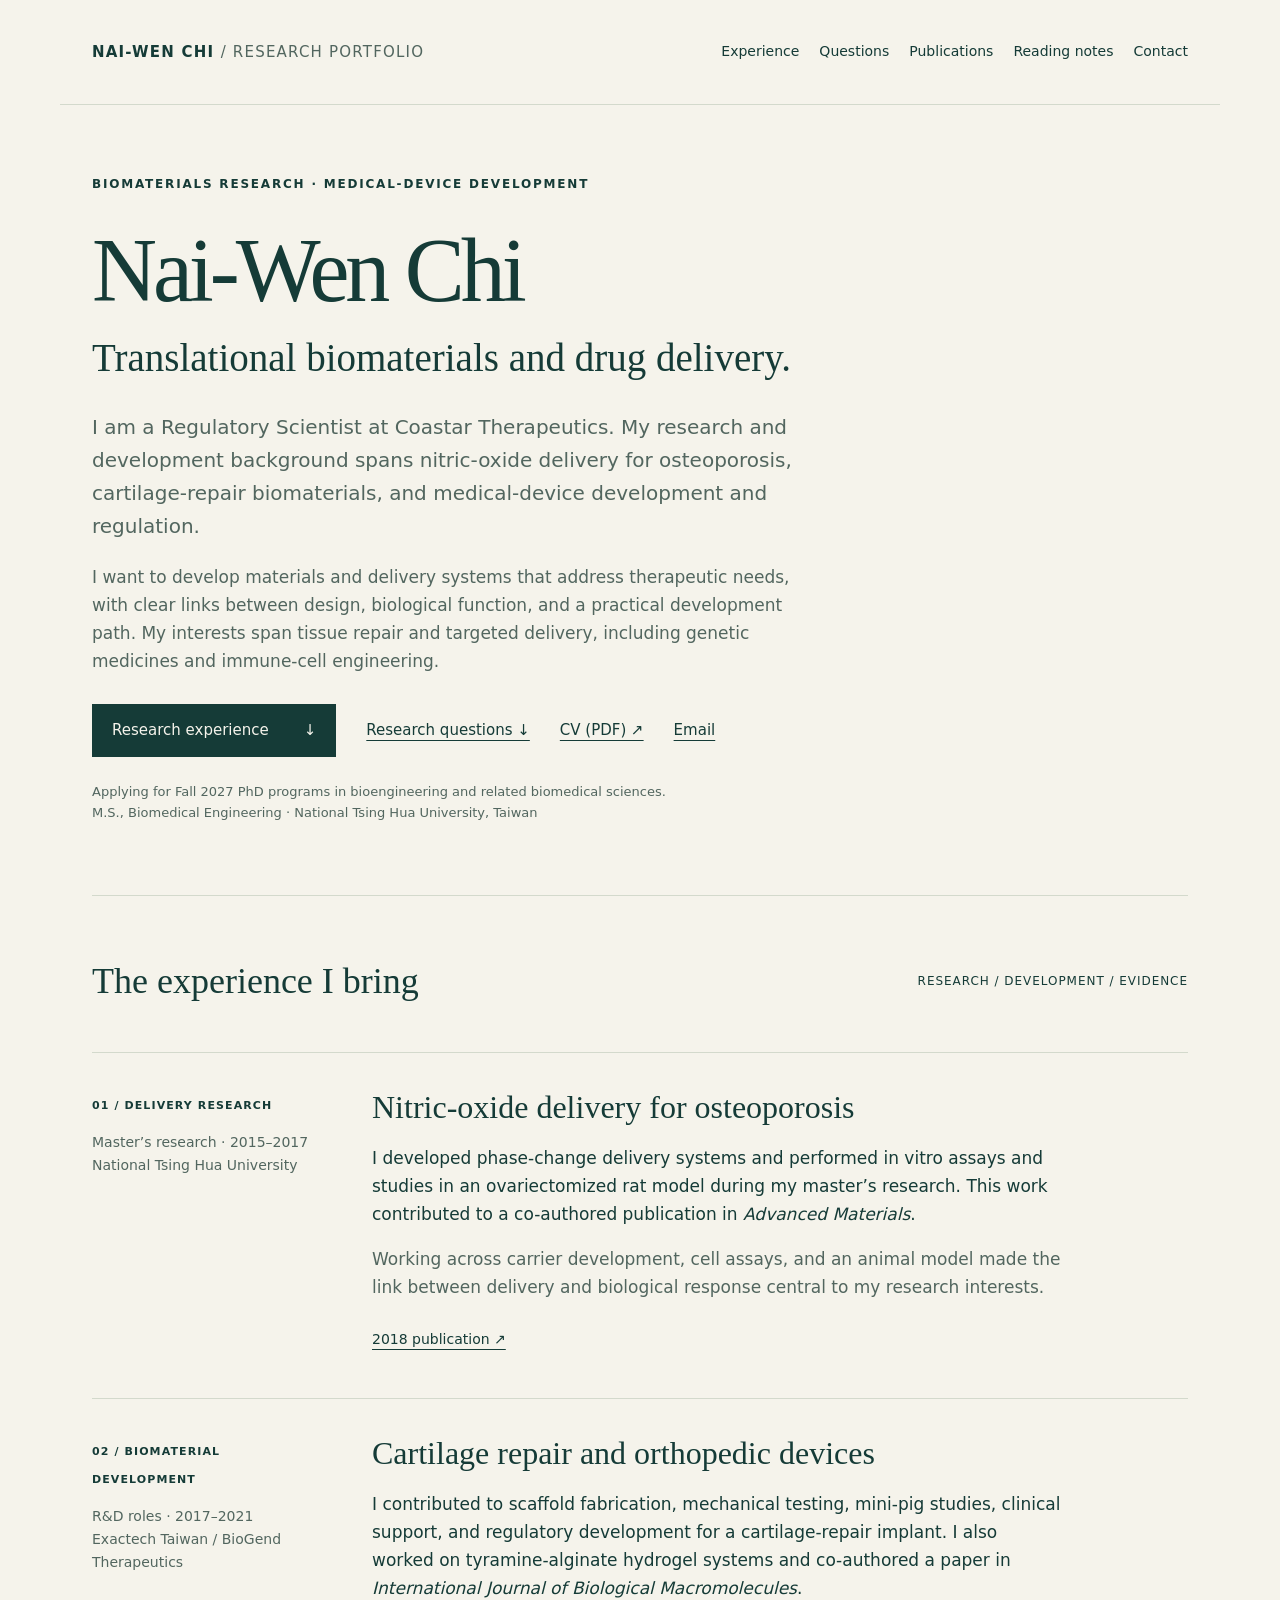
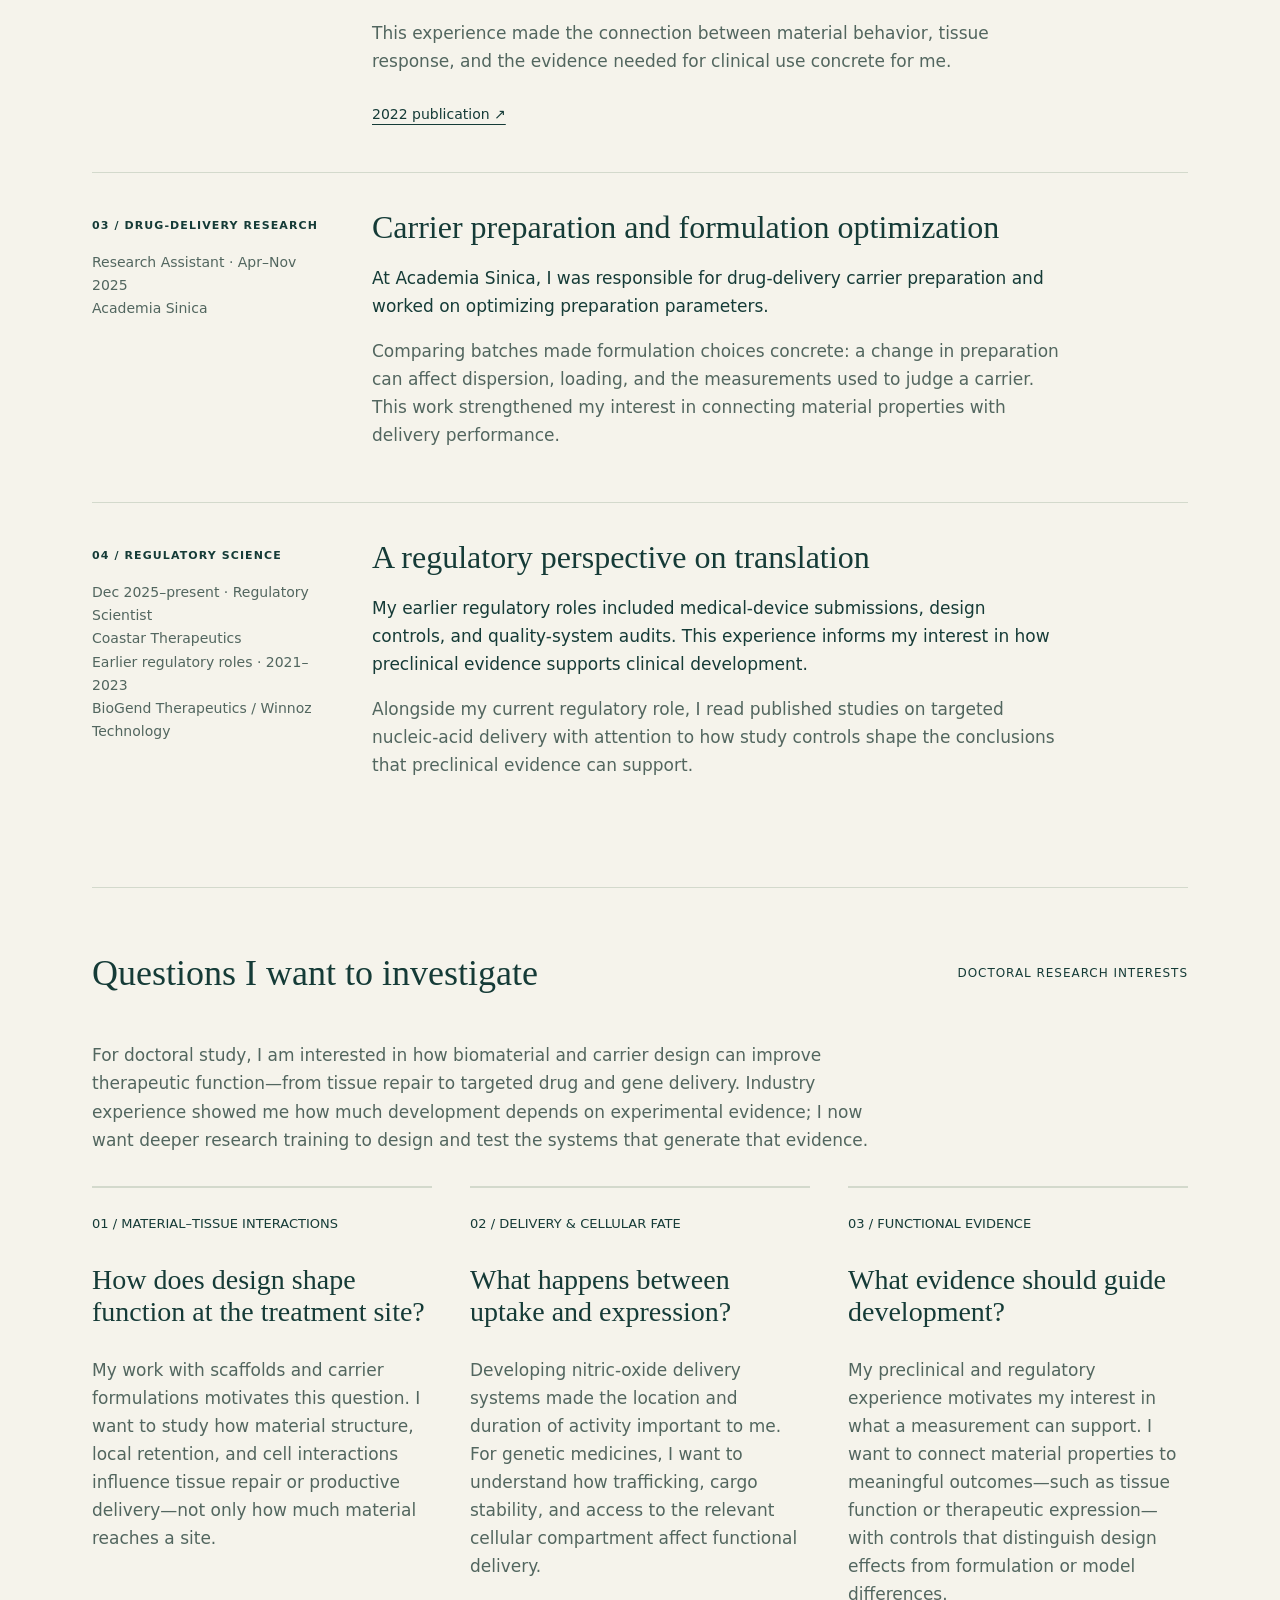
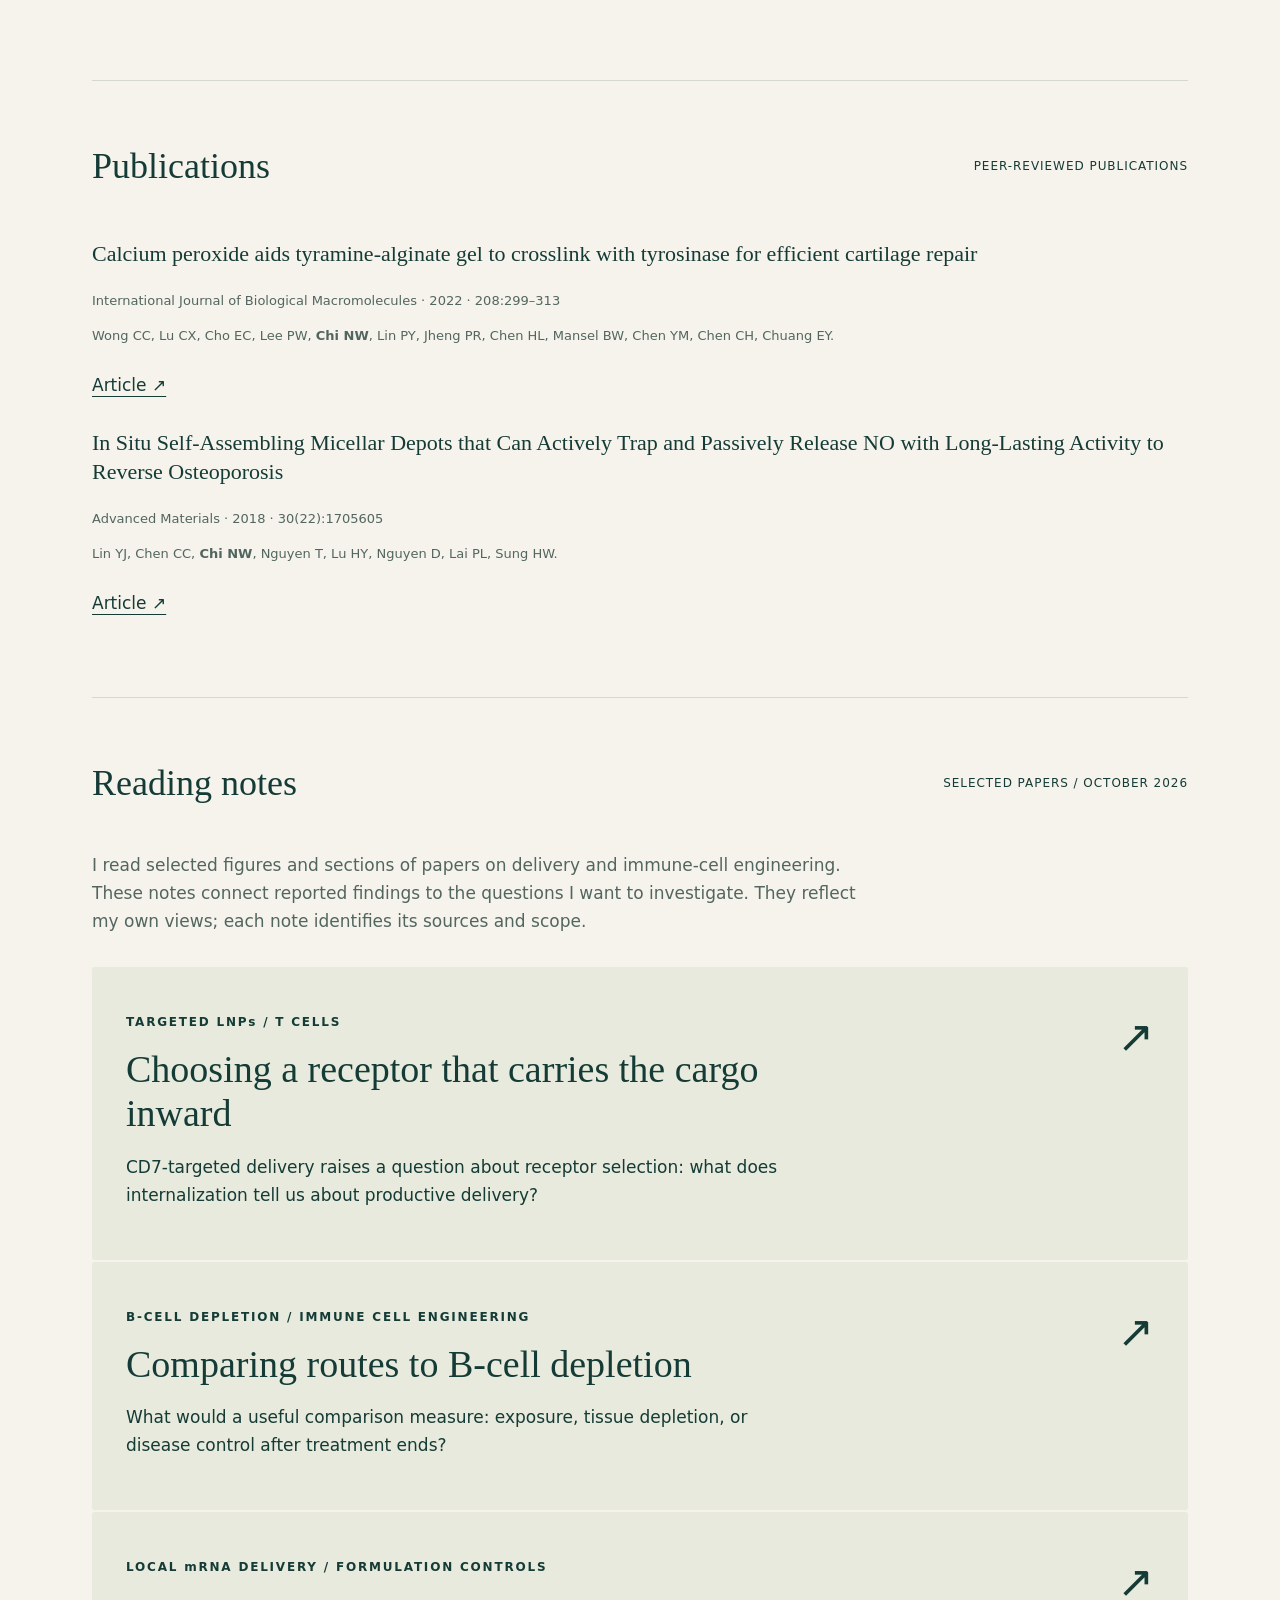
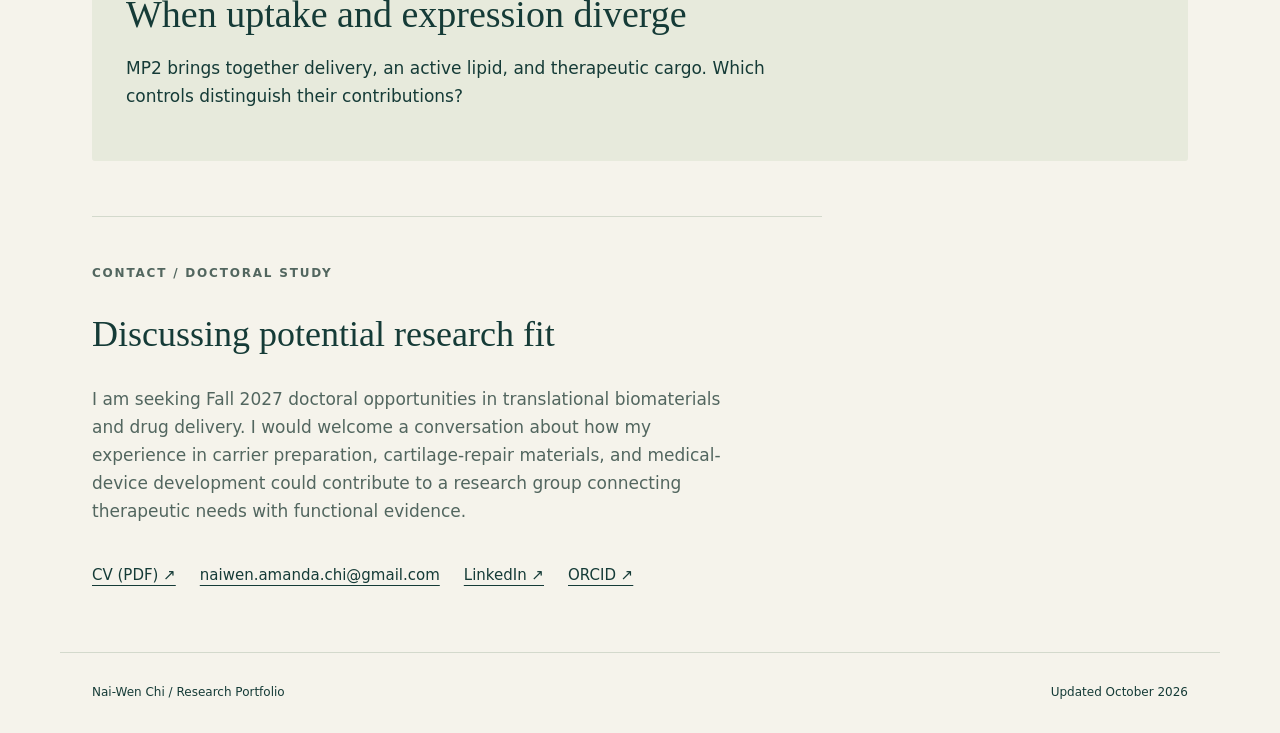
==== index.html @ ee891b4d "Add public research CV with new-tab links" ====
<!doctype html>
<html lang="en">
<head><meta charset="utf-8"><meta name="viewport" content="width=device-width,initial-scale=1"><title>Nai-Wen Chi | Translational Biomaterials &amp; Drug Delivery</title><meta name="description" content="Nai-Wen Chi: Fall 2027 PhD applicant interested in translational biomaterials and drug delivery, connecting therapeutic needs, functional evidence, and practical development paths."><link rel="stylesheet" href="style.css"></head>
<body>
<a class="skip-link" href="#main">Skip to content</a>
<header><a class="brand" href="#main">NAI-WEN CHI <span>/ RESEARCH PORTFOLIO</span></a><nav aria-label="Main navigation"><a href="#experience">Experience</a><a href="#interests">Questions</a><a href="#publications">Publications</a><a href="#notes">Reading notes</a><a href="#about">Contact</a></nav></header>
<main id="main">
<section class="hero"><p class="eyebrow">BIOMATERIALS RESEARCH · MEDICAL-DEVICE DEVELOPMENT</p><h1>Nai-Wen Chi</h1><p class="hero-subtitle">Translational biomaterials and drug delivery.</p><p class="intro">I am a Regulatory Scientist at Coastar Therapeutics. My research and development background spans nitric-oxide delivery for osteoporosis, cartilage-repair biomaterials, and medical-device development and regulation.</p><p class="hero-direction">I want to develop materials and delivery systems that address therapeutic needs, with clear links between design, biological function, and a practical development path. My interests span tissue repair and targeted delivery, including genetic medicines and immune-cell engineering.</p><div class="hero-actions"><a class="button" href="#experience">Research experience <span aria-hidden="true">↓</span></a><a class="text-link" href="#interests">Research questions ↓</a><a class="text-link" href="NaiWen_Chi_CV.pdf" target="_blank" rel="noopener noreferrer">CV (PDF) ↗</a><a class="text-link" href="mailto:naiwen.amanda.chi@gmail.com">Email</a></div><p class="small">Applying for Fall 2027 PhD programs in bioengineering and related biomedical sciences.<br>M.S., Biomedical Engineering · National Tsing Hua University, Taiwan</p></section>
<section id="experience"><div class="section-top"><h2>The experience I bring</h2><span>RESEARCH / DEVELOPMENT / EVIDENCE</span></div><div class="experience-list">
<article class="experience"><div class="experience-label"><span>01 / DELIVERY RESEARCH</span><p>Master’s research · 2015–2017<br>National Tsing Hua University</p></div><div><h3>Nitric-oxide delivery for osteoporosis</h3><p>I developed phase-change delivery systems and performed in vitro assays and studies in an ovariectomized rat model during my master’s research. This work contributed to a co-authored publication in <em>Advanced Materials</em>.</p><p class="experience-insight">Working across carrier development, cell assays, and an animal model made the link between delivery and biological response central to my research interests.</p><a href="https://doi.org/10.1002/adma.201705605" target="_blank" rel="noopener noreferrer">2018 publication ↗</a></div></article>
<article class="experience"><div class="experience-label"><span>02 / BIOMATERIAL DEVELOPMENT</span><p>R&amp;D roles · 2017–2021<br>Exactech Taiwan / BioGend Therapeutics</p></div><div><h3>Cartilage repair and orthopedic devices</h3><p>I contributed to scaffold fabrication, mechanical testing, mini-pig studies, clinical support, and regulatory development for a cartilage-repair implant. I also worked on tyramine-alginate hydrogel systems and co-authored a paper in <em>International Journal of Biological Macromolecules</em>.</p><p class="experience-insight">This experience made the connection between material behavior, tissue response, and the evidence needed for clinical use concrete for me.</p><a href="https://doi.org/10.1016/j.ijbiomac.2022.03.044" target="_blank" rel="noopener noreferrer">2022 publication ↗</a></div></article>
<article class="experience"><div class="experience-label"><span>03 / DRUG-DELIVERY RESEARCH</span><p>Research Assistant · Apr–Nov 2025<br>Academia Sinica</p></div><div><h3>Carrier preparation and formulation optimization</h3><p>At Academia Sinica, I was responsible for drug-delivery carrier preparation and worked on optimizing preparation parameters.</p><p class="experience-insight">Comparing batches made formulation choices concrete: a change in preparation can affect dispersion, loading, and the measurements used to judge a carrier. This work strengthened my interest in connecting material properties with delivery performance.</p></div></article>
<article class="experience"><div class="experience-label"><span>04 / REGULATORY SCIENCE</span><p>Dec 2025–present · Regulatory Scientist<br>Coastar Therapeutics<br>Earlier regulatory roles · 2021–2023<br>BioGend Therapeutics / Winnoz Technology</p></div><div><h3>A regulatory perspective on translation</h3><p>My earlier regulatory roles included medical-device submissions, design controls, and quality-system audits. This experience informs my interest in how preclinical evidence supports clinical development.</p><p class="experience-insight">Alongside my current regulatory role, I read published studies on targeted nucleic-acid delivery with attention to how study controls shape the conclusions that preclinical evidence can support.</p></div></article>
</div></section>
<section id="interests"><div class="section-top"><h2>Questions I want to investigate</h2><span>DOCTORAL RESEARCH INTERESTS</span></div><p class="section-intro">For doctoral study, I am interested in how biomaterial and carrier design can improve therapeutic function—from tissue repair to targeted drug and gene delivery. Industry experience showed me how much development depends on experimental evidence; I now want deeper research training to design and test the systems that generate that evidence.</p><div class="topics"><div><span>01 / MATERIAL–TISSUE INTERACTIONS</span><h3>How does design shape function at the treatment site?</h3><p>My work with scaffolds and carrier formulations motivates this question. I want to study how material structure, local retention, and cell interactions influence tissue repair or productive delivery—not only how much material reaches a site.</p></div><div><span>02 / DELIVERY &amp; CELLULAR FATE</span><h3>What happens between uptake and expression?</h3><p>Developing nitric-oxide delivery systems made the location and duration of activity important to me. For genetic medicines, I want to understand how trafficking, cargo stability, and access to the relevant cellular compartment affect functional delivery.</p></div><div><span>03 / FUNCTIONAL EVIDENCE</span><h3>What evidence should guide development?</h3><p>My preclinical and regulatory experience motivates my interest in what a measurement can support. I want to connect material properties to meaningful outcomes—such as tissue function or therapeutic expression—with controls that distinguish design effects from formulation or model differences.</p></div></div></section>

<section id="publications"><div class="section-top"><h2>Publications</h2><span>PEER-REVIEWED PUBLICATIONS</span></div><h3>Calcium peroxide aids tyramine-alginate gel to crosslink with tyrosinase for efficient cartilage repair</h3><p class="meta">International Journal of Biological Macromolecules · 2022 · 208:299–313</p><p class="meta">Wong CC, Lu CX, Cho EC, Lee PW, <strong>Chi NW</strong>, Lin PY, Jheng PR, Chen HL, Mansel BW, Chen YM, Chen CH, Chuang EY.</p><p><a href="https://doi.org/10.1016/j.ijbiomac.2022.03.044" target="_blank" rel="noopener noreferrer">Article ↗</a></p><h3>In Situ Self-Assembling Micellar Depots that Can Actively Trap and Passively Release NO with Long-Lasting Activity to Reverse Osteoporosis</h3><p class="meta">Advanced Materials · 2018 · 30(22):1705605</p><p class="meta">Lin YJ, Chen CC, <strong>Chi NW</strong>, Nguyen T, Lu HY, Nguyen D, Lai PL, Sung HW.</p><p><a href="https://doi.org/10.1002/adma.201705605" target="_blank" rel="noopener noreferrer">Article ↗</a></p></section>
<section id="notes"><div class="section-top"><h2>Reading notes</h2><span>SELECTED PAPERS / OCTOBER 2026</span></div><p class="section-intro">I read selected figures and sections of papers on delivery and immune-cell engineering. These notes connect reported findings to the questions I want to investigate. They reflect my own views; each note identifies its sources and scope.</p>
<a class="note" href="cd7.html" target="_blank" rel="noopener noreferrer"><div><p class="eyebrow">TARGETED LNPs / T CELLS</p><h3>Choosing a receptor that carries the cargo inward</h3><p>CD7-targeted delivery raises a question about receptor selection: what does internalization tell us about productive delivery?</p></div><span class="arrow" aria-hidden="true">↗</span><span class="visually-hidden">(opens in new tab)</span></a>
<a class="note" href="engagers.html" target="_blank" rel="noopener noreferrer"><div><p class="eyebrow">B-CELL DEPLETION / IMMUNE CELL ENGINEERING</p><h3>Comparing routes to B-cell depletion</h3><p>What would a useful comparison measure: exposure, tissue depletion, or disease control after treatment ends?</p></div><span class="arrow" aria-hidden="true">↗</span><span class="visually-hidden">(opens in new tab)</span></a>
<a class="note" href="mp2.html" target="_blank" rel="noopener noreferrer"><div><p class="eyebrow">LOCAL mRNA DELIVERY / FORMULATION CONTROLS</p><h3>When uptake and expression diverge</h3><p>MP2 brings together delivery, an active lipid, and therapeutic cargo. Which controls distinguish their contributions?</p></div><span class="arrow" aria-hidden="true">↗</span><span class="visually-hidden">(opens in new tab)</span></a></section>
<section id="about" class="about"><p class="eyebrow">CONTACT / DOCTORAL STUDY</p><h2>Discussing potential research fit</h2><p>I am seeking Fall 2027 doctoral opportunities in translational biomaterials and drug delivery. I would welcome a conversation about how my experience in carrier preparation, cartilage-repair materials, and medical-device development could contribute to a research group connecting therapeutic needs with functional evidence.</p><div class="contact-links"><a href="NaiWen_Chi_CV.pdf" target="_blank" rel="noopener noreferrer">CV (PDF) ↗</a><a href="mailto:naiwen.amanda.chi@gmail.com">naiwen.amanda.chi@gmail.com</a><a href="https://www.linkedin.com/in/nai-wen-chi-4a9478124/" target="_blank" rel="noopener noreferrer">LinkedIn ↗</a><a href="https://orcid.org/0009-0006-4289-9191" target="_blank" rel="noopener noreferrer">ORCID ↗</a></div></section>
</main><footer><span>Nai-Wen Chi / Research Portfolio</span><span>Updated October 2026</span></footer>
</body></html>
---- style.css ----
:root{--ink:#153b37;--muted:#52665f;--paper:#f5f3eb;--line:#d3d9cc;--accent:#cbdc75}*{box-sizing:border-box}html{scroll-behavior:smooth;scroll-padding-top:35px}body{margin:0;background:var(--paper);color:var(--ink);font:17px/1.65 system-ui,sans-serif}a{color:inherit;text-underline-offset:5px}header,main,footer{max-width:1160px;margin:auto}header{display:flex;justify-content:space-between;align-items:center;padding:30px 32px;border-bottom:1px solid var(--line)}.brand{font-size:15px;font-weight:700;letter-spacing:.08em;text-decoration:none}.brand span{font-weight:400;color:var(--muted)}nav{display:flex;gap:28px;font-size:14px}nav a{text-decoration:none;display:inline-flex;align-items:center;min-height:44px;padding:8px 0}main{padding:0 32px}h1,h2,h3{font-family:Georgia,serif;font-weight:400;line-height:1.15}h1{font-size:clamp(48px,7vw,85px);letter-spacing:-.045em;margin:24px 0}h2{font-size:36px}h3{font-size:28px}.hero{padding:80px 0 75px;max-width:930px}.eyebrow{font-size:12px;font-weight:650;letter-spacing:.15em}.intro{font-size:21px;max-width:620px;color:var(--muted)}.button{display:inline-flex;gap:35px;padding:14px 20px;margin-top:20px;background:var(--ink);color:var(--paper);text-decoration:none;font-size:15px}.small{font-size:13px;color:var(--muted);margin-top:24px}.section-top{display:flex;justify-content:space-between;align-items:center}.section-top span{font-size:12px;letter-spacing:.08em}section:not(.hero){padding:35px 0 55px;border-top:1px solid var(--line)}.note{display:flex;justify-content:space-between;gap:40px;background:#e7eadc;padding:34px;text-decoration:none}.note h3{font-size:38px;max-width:650px;margin:15px 0}.note p{max-width:680px}.arrow{font-size:44px}.note:hover{background:#dfe5cf}.topics{display:grid;grid-template-columns:repeat(3,1fr);gap:38px}.topics span{font-size:13px}.topics p{color:var(--muted)}.about{max-width:730px}.about p{max-width:640px;color:var(--muted)}footer{display:flex;justify-content:space-between;padding:30px 32px;border-top:1px solid var(--line);font-size:12px}.article{max-width:790px;padding-top:55px;padding-bottom:60px}.article h1{font-size:54px}.article h2{font-size:29px;margin-top:40px}.article p{color:#314c44}.meta{font-size:13px;color:var(--muted)}.question{border-left:3px solid var(--ink);padding:12px 24px;background:#e7eadc}.source{font-size:14px;border-top:1px solid var(--line);margin-top:45px;padding-top:20px}a:focus-visible{outline:3px solid #687e24;outline-offset:5px}@media(max-width:700px){header{align-items:flex-start;gap:20px;flex-direction:column}nav{gap:18px}header,main,footer{padding-left:22px;padding-right:22px}.hero{padding:48px 0}.intro{font-size:18px}.topics{grid-template-columns:1fr;gap:20px}.note{padding:23px;gap:10px}.note h3{font-size:30px}.section-top{align-items:flex-start;flex-direction:column;margin-bottom:20px}.article h1{font-size:41px}}

/* Research portfolio context */
.hero-actions{display:flex;align-items:center;gap:30px;flex-wrap:wrap}.text-link{font-size:15px;margin-top:20px}.section-intro{max-width:790px;color:var(--muted);margin-bottom:32px}.experience-list{margin-top:20px}.experience{display:grid;grid-template-columns:230px 1fr;gap:50px;padding:36px 0;border-top:1px solid var(--line)}.experience-label span{font-size:11px;letter-spacing:.1em;font-weight:700}.experience-label p{font-size:14px;color:var(--muted)}.experience h3{margin:0 0 18px;font-size:32px}.experience p{max-width:690px}.experience-insight{color:var(--muted)}.experience a{font-size:14px}.note+.note{margin-top:2px}.contact-links{display:flex;gap:24px;flex-wrap:wrap;margin-top:28px}.contact-links a{font-size:15px}nav{flex-wrap:wrap;gap:20px}.hero{max-width:1020px}.intro{max-width:760px}header{gap:28px}@media(max-width:800px){.experience{grid-template-columns:1fr;gap:12px}.experience-label p{margin:6px 0}.hero-actions{gap:12px 24px}.brand span{display:block;margin-top:5px;font-size:12px}.experience h3{font-size:29px}nav{gap:14px;font-size:13px}}

/* Applicant identity and accessible navigation */
.hero h1{font-size:clamp(52px,8vw,90px);margin-bottom:12px}.hero-subtitle{font:400 clamp(25px,4vw,39px)/1.25 Georgia,serif;margin:0 0 28px;max-width:780px}.hero-direction{max-width:730px;color:var(--muted)}.skip-link{position:absolute;top:-100px;left:20px;background:var(--ink);color:white;padding:12px;z-index:10}.skip-link:focus{top:12px}nav a:hover,.text-link:hover{text-decoration:underline}.contact-links a{overflow-wrap:anywhere}.topics>div{border-top:2px solid var(--line);padding-top:20px}.note{border-radius:3px}footer{gap:20px;flex-wrap:wrap}@media(max-width:400px){header,main,footer{padding-left:18px;padding-right:18px}.note h3{font-size:27px}.article h1{font-size:36px}.hero-actions .button{width:100%;justify-content:space-between}.section-top h2{font-size:31px}}@media(prefers-reduced-motion:reduce){html{scroll-behavior:auto}}

.scope-notice{font-size:15px;background:#e7eadc;border-left:3px solid var(--ink);padding:16px 20px}.source a{overflow-wrap:anywhere}

.hero{padding-top:58px;padding-bottom:58px}.hero-subtitle{max-width:900px}.intro{font-size:20px}.hero-direction{font-size:17px}@media(max-width:700px){.hero{padding-top:34px;padding-bottom:40px}.hero h1{font-size:49px}.hero-subtitle{font-size:28px}.intro{font-size:18px}.hero-direction{font-size:16px}.hero-actions{gap:10px 24px}.hero-actions .text-link{margin-top:10px}}

/* Link targets and publication titles */
.text-link,.contact-links a,footer a,.experience a,#publications a,.source a{display:inline-flex;align-items:center;min-height:44px;padding:8px 0}.article sup a{display:inline-flex;align-items:center;justify-content:center;min-width:24px;min-height:24px;padding:2px}.article sup{vertical-align:baseline;font-size:12px}#publications h3{font-size:22px;line-height:1.3}@media(max-width:700px){#publications h3{font-size:20px}}

.visually-hidden{position:absolute;width:1px;height:1px;padding:0;margin:-1px;overflow:hidden;clip-path:inset(50%);white-space:nowrap;border:0}

/* Final reading and medium-screen refinements */
.note>div{min-width:0}.note .arrow{flex-shrink:0}.article h1{text-wrap:balance}.hero-actions .button,.hero-actions .text-link{margin-top:12px}.source{overflow-wrap:anywhere}
@media(min-width:701px) and (max-width:950px){.topics{grid-template-columns:1fr;gap:24px}.topics>div{max-width:730px}.hero{padding-top:44px}.article h1{font-size:46px}}
@media(max-width:400px){.article h1{font-size:34px}.hero h1{font-size:46px}.note h3{font-size:26px}.note .arrow{font-size:30px}.contact-links{gap:12px 22px}}
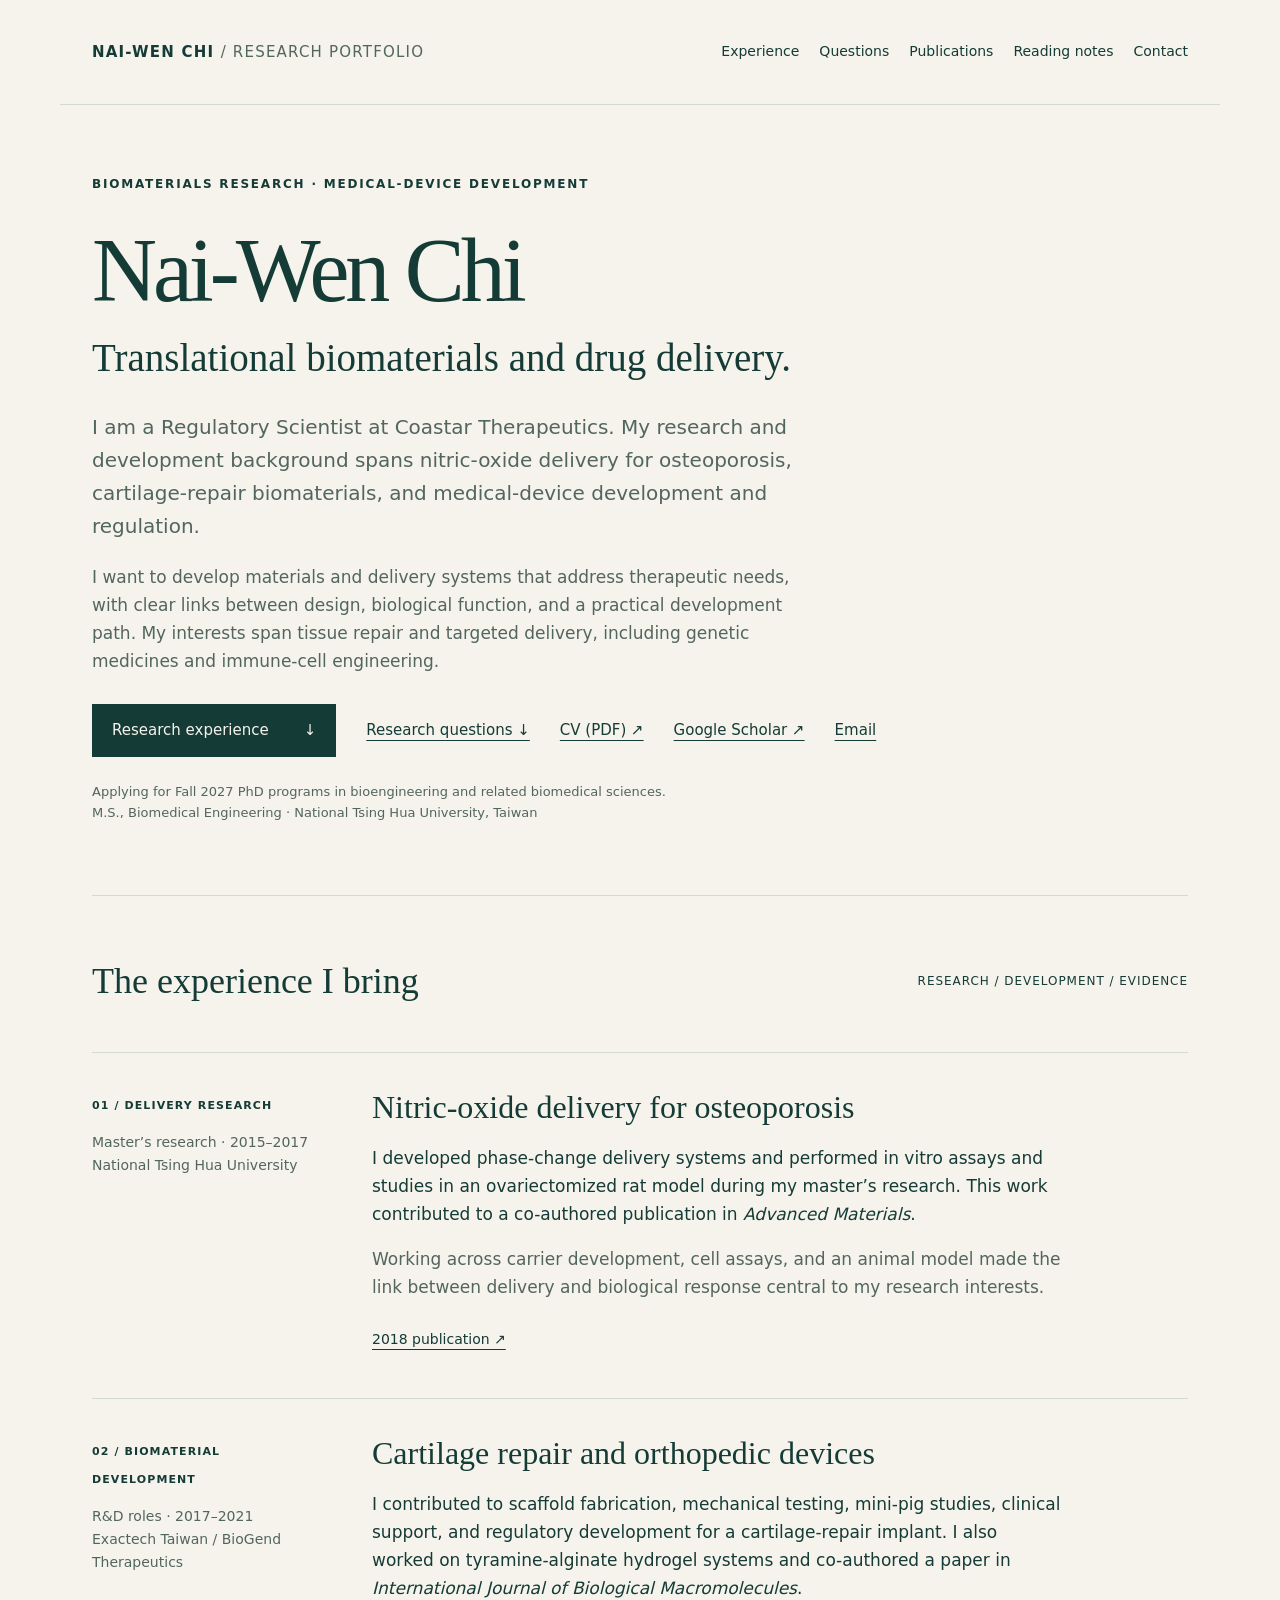
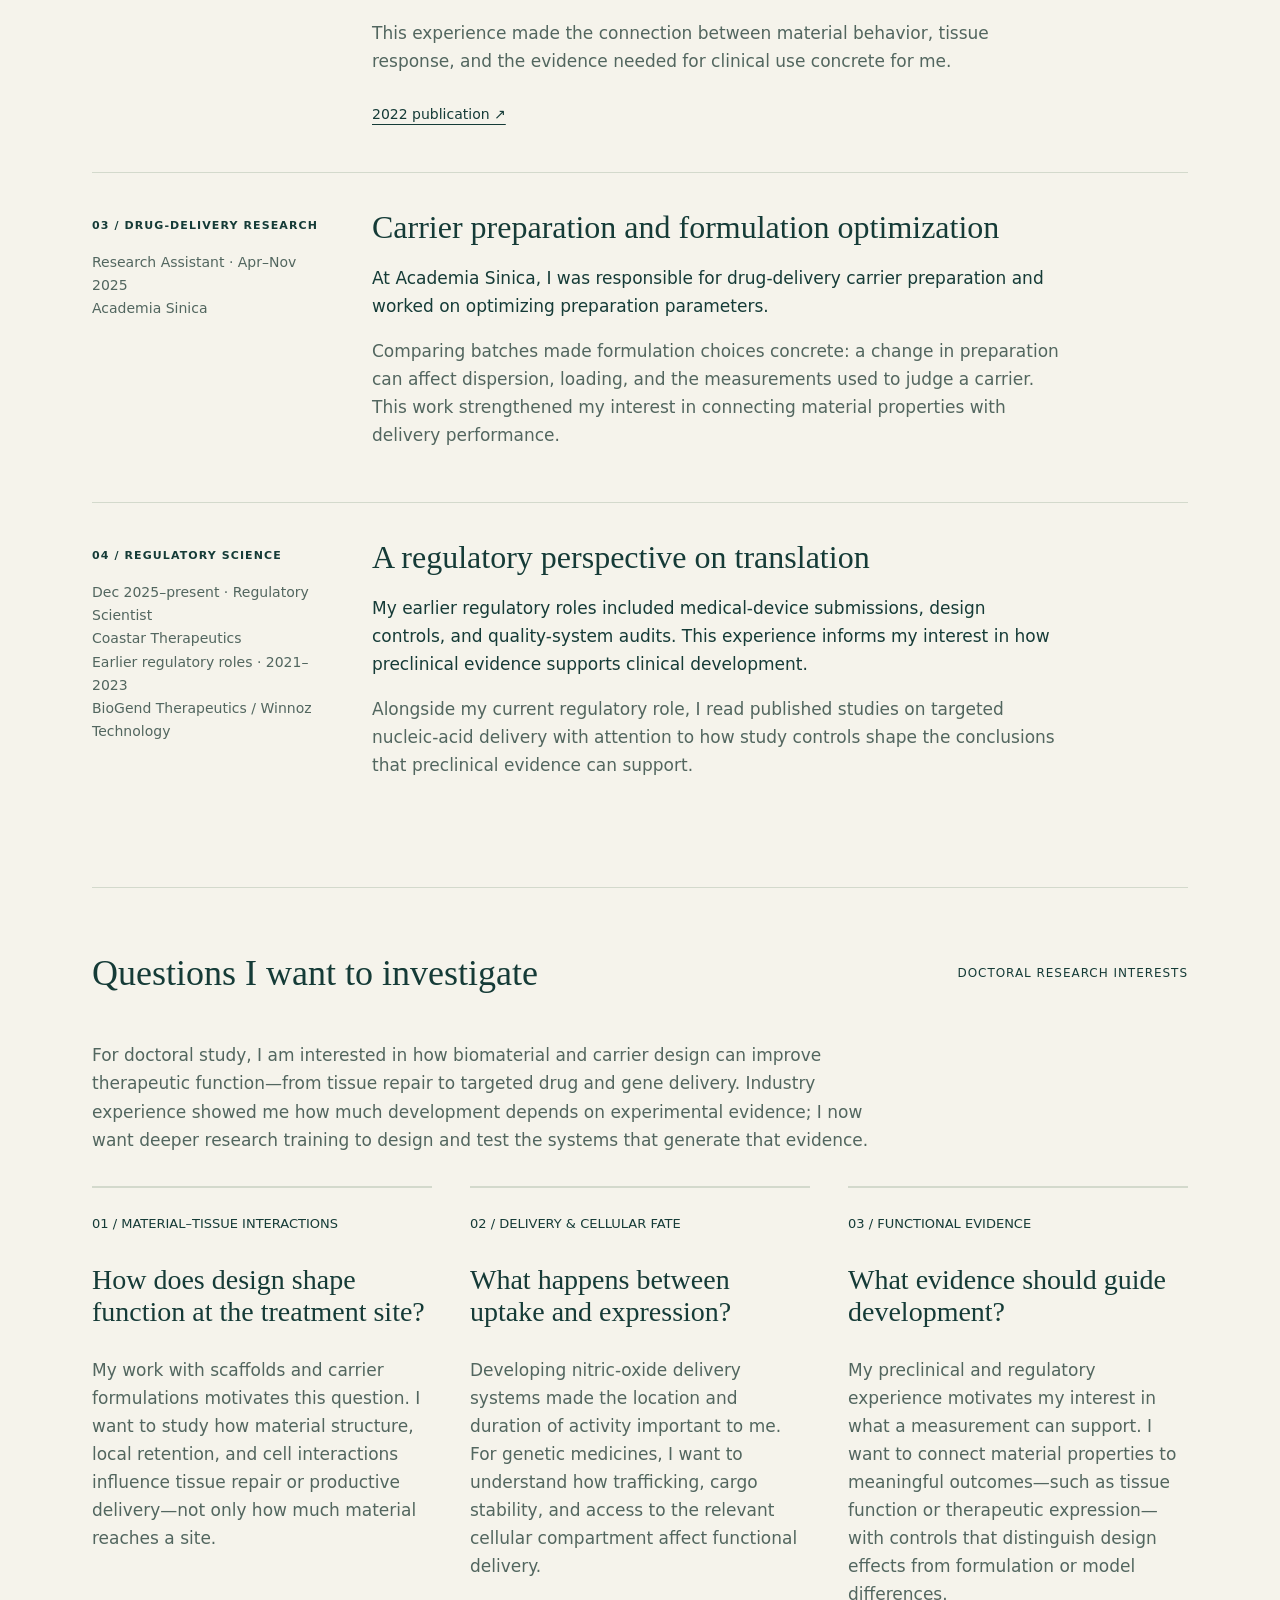
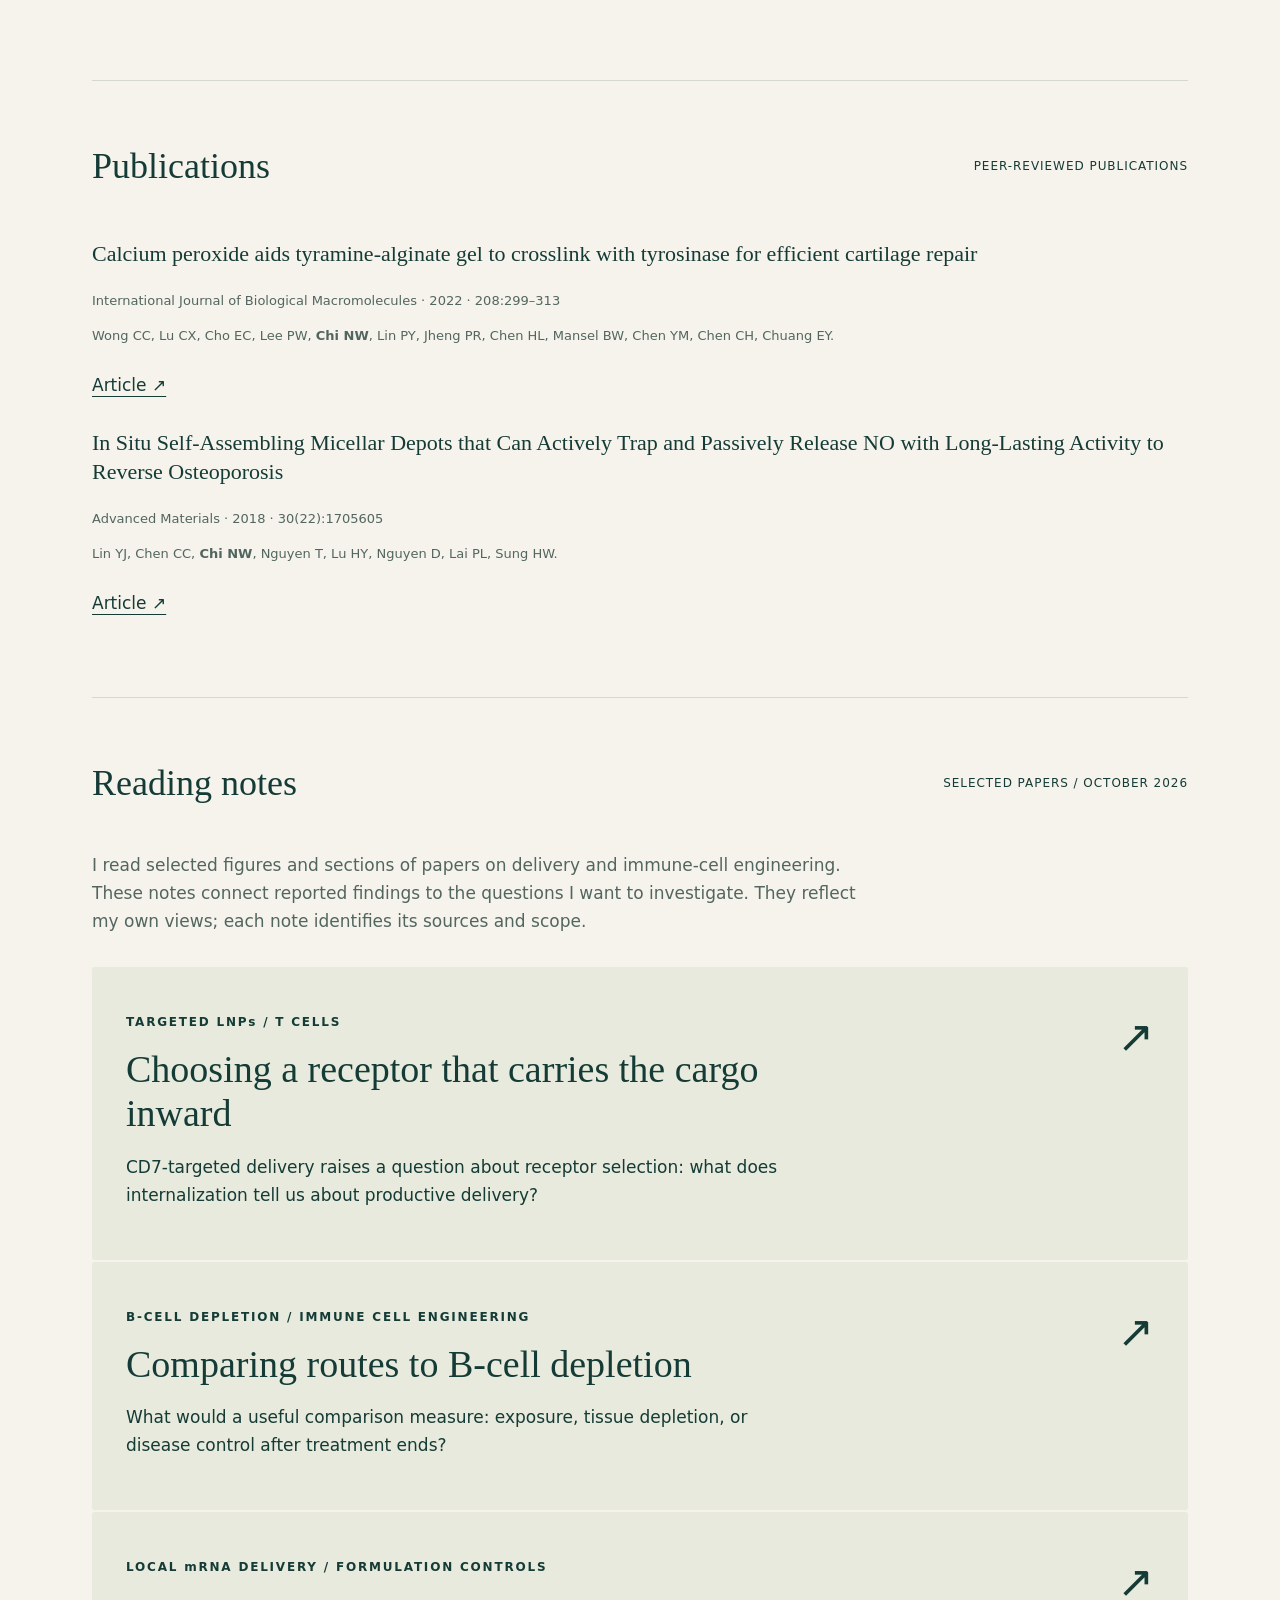
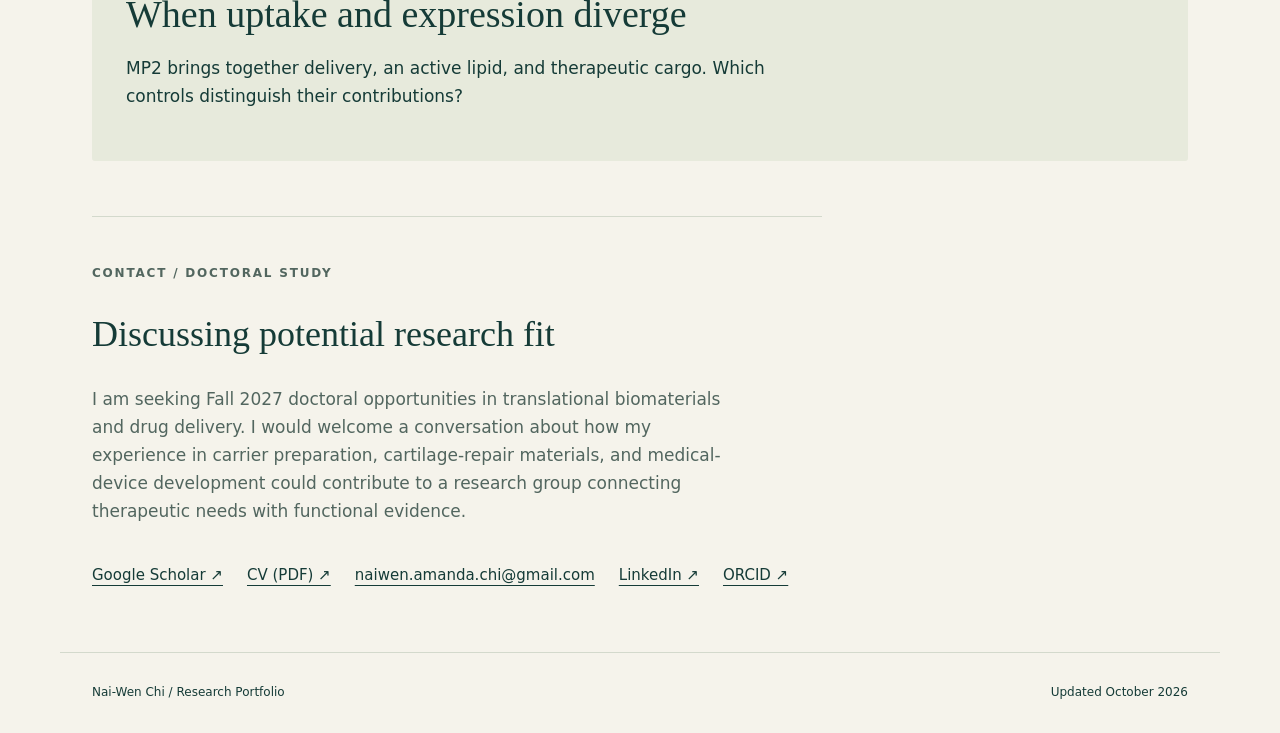
==== commit 8b4562f6: "Restyle academic CV and add Google Scholar links" ====
--- a/index.html
+++ b/index.html
@@ -5,7 +5,7 @@
 <a class="skip-link" href="#main">Skip to content</a>
 <header><a class="brand" href="#main">NAI-WEN CHI <span>/ RESEARCH PORTFOLIO</span></a><nav aria-label="Main navigation"><a href="#experience">Experience</a><a href="#interests">Questions</a><a href="#publications">Publications</a><a href="#notes">Reading notes</a><a href="#about">Contact</a></nav></header>
 <main id="main">
-<section class="hero"><p class="eyebrow">BIOMATERIALS RESEARCH · MEDICAL-DEVICE DEVELOPMENT</p><h1>Nai-Wen Chi</h1><p class="hero-subtitle">Translational biomaterials and drug delivery.</p><p class="intro">I am a Regulatory Scientist at Coastar Therapeutics. My research and development background spans nitric-oxide delivery for osteoporosis, cartilage-repair biomaterials, and medical-device development and regulation.</p><p class="hero-direction">I want to develop materials and delivery systems that address therapeutic needs, with clear links between design, biological function, and a practical development path. My interests span tissue repair and targeted delivery, including genetic medicines and immune-cell engineering.</p><div class="hero-actions"><a class="button" href="#experience">Research experience <span aria-hidden="true">↓</span></a><a class="text-link" href="#interests">Research questions ↓</a><a class="text-link" href="NaiWen_Chi_CV.pdf" target="_blank" rel="noopener noreferrer">CV (PDF) ↗</a><a class="text-link" href="mailto:naiwen.amanda.chi@gmail.com">Email</a></div><p class="small">Applying for Fall 2027 PhD programs in bioengineering and related biomedical sciences.<br>M.S., Biomedical Engineering · National Tsing Hua University, Taiwan</p></section>
+<section class="hero"><p class="eyebrow">BIOMATERIALS RESEARCH · MEDICAL-DEVICE DEVELOPMENT</p><h1>Nai-Wen Chi</h1><p class="hero-subtitle">Translational biomaterials and drug delivery.</p><p class="intro">I am a Regulatory Scientist at Coastar Therapeutics. My research and development background spans nitric-oxide delivery for osteoporosis, cartilage-repair biomaterials, and medical-device development and regulation.</p><p class="hero-direction">I want to develop materials and delivery systems that address therapeutic needs, with clear links between design, biological function, and a practical development path. My interests span tissue repair and targeted delivery, including genetic medicines and immune-cell engineering.</p><div class="hero-actions"><a class="button" href="#experience">Research experience <span aria-hidden="true">↓</span></a><a class="text-link" href="#interests">Research questions ↓</a><a class="text-link" href="NaiWen_Chi_CV.pdf" target="_blank" rel="noopener noreferrer">CV (PDF) ↗</a><a class="text-link" href="https://scholar.google.com/citations?user=US6jRQwAAAAJ" target="_blank" rel="noopener noreferrer">Google Scholar ↗</a><a class="text-link" href="mailto:naiwen.amanda.chi@gmail.com">Email</a></div><p class="small">Applying for Fall 2027 PhD programs in bioengineering and related biomedical sciences.<br>M.S., Biomedical Engineering · National Tsing Hua University, Taiwan</p></section>
 <section id="experience"><div class="section-top"><h2>The experience I bring</h2><span>RESEARCH / DEVELOPMENT / EVIDENCE</span></div><div class="experience-list">
 <article class="experience"><div class="experience-label"><span>01 / DELIVERY RESEARCH</span><p>Master’s research · 2015–2017<br>National Tsing Hua University</p></div><div><h3>Nitric-oxide delivery for osteoporosis</h3><p>I developed phase-change delivery systems and performed in vitro assays and studies in an ovariectomized rat model during my master’s research. This work contributed to a co-authored publication in <em>Advanced Materials</em>.</p><p class="experience-insight">Working across carrier development, cell assays, and an animal model made the link between delivery and biological response central to my research interests.</p><a href="https://doi.org/10.1002/adma.201705605" target="_blank" rel="noopener noreferrer">2018 publication ↗</a></div></article>
 <article class="experience"><div class="experience-label"><span>02 / BIOMATERIAL DEVELOPMENT</span><p>R&amp;D roles · 2017–2021<br>Exactech Taiwan / BioGend Therapeutics</p></div><div><h3>Cartilage repair and orthopedic devices</h3><p>I contributed to scaffold fabrication, mechanical testing, mini-pig studies, clinical support, and regulatory development for a cartilage-repair implant. I also worked on tyramine-alginate hydrogel systems and co-authored a paper in <em>International Journal of Biological Macromolecules</em>.</p><p class="experience-insight">This experience made the connection between material behavior, tissue response, and the evidence needed for clinical use concrete for me.</p><a href="https://doi.org/10.1016/j.ijbiomac.2022.03.044" target="_blank" rel="noopener noreferrer">2022 publication ↗</a></div></article>
@@ -19,6 +19,6 @@
 <a class="note" href="cd7.html" target="_blank" rel="noopener noreferrer"><div><p class="eyebrow">TARGETED LNPs / T CELLS</p><h3>Choosing a receptor that carries the cargo inward</h3><p>CD7-targeted delivery raises a question about receptor selection: what does internalization tell us about productive delivery?</p></div><span class="arrow" aria-hidden="true">↗</span><span class="visually-hidden">(opens in new tab)</span></a>
 <a class="note" href="engagers.html" target="_blank" rel="noopener noreferrer"><div><p class="eyebrow">B-CELL DEPLETION / IMMUNE CELL ENGINEERING</p><h3>Comparing routes to B-cell depletion</h3><p>What would a useful comparison measure: exposure, tissue depletion, or disease control after treatment ends?</p></div><span class="arrow" aria-hidden="true">↗</span><span class="visually-hidden">(opens in new tab)</span></a>
 <a class="note" href="mp2.html" target="_blank" rel="noopener noreferrer"><div><p class="eyebrow">LOCAL mRNA DELIVERY / FORMULATION CONTROLS</p><h3>When uptake and expression diverge</h3><p>MP2 brings together delivery, an active lipid, and therapeutic cargo. Which controls distinguish their contributions?</p></div><span class="arrow" aria-hidden="true">↗</span><span class="visually-hidden">(opens in new tab)</span></a></section>
-<section id="about" class="about"><p class="eyebrow">CONTACT / DOCTORAL STUDY</p><h2>Discussing potential research fit</h2><p>I am seeking Fall 2027 doctoral opportunities in translational biomaterials and drug delivery. I would welcome a conversation about how my experience in carrier preparation, cartilage-repair materials, and medical-device development could contribute to a research group connecting therapeutic needs with functional evidence.</p><div class="contact-links"><a href="NaiWen_Chi_CV.pdf" target="_blank" rel="noopener noreferrer">CV (PDF) ↗</a><a href="mailto:naiwen.amanda.chi@gmail.com">naiwen.amanda.chi@gmail.com</a><a href="https://www.linkedin.com/in/nai-wen-chi-4a9478124/" target="_blank" rel="noopener noreferrer">LinkedIn ↗</a><a href="https://orcid.org/0009-0006-4289-9191" target="_blank" rel="noopener noreferrer">ORCID ↗</a></div></section>
+<section id="about" class="about"><p class="eyebrow">CONTACT / DOCTORAL STUDY</p><h2>Discussing potential research fit</h2><p>I am seeking Fall 2027 doctoral opportunities in translational biomaterials and drug delivery. I would welcome a conversation about how my experience in carrier preparation, cartilage-repair materials, and medical-device development could contribute to a research group connecting therapeutic needs with functional evidence.</p><div class="contact-links"><a href="https://scholar.google.com/citations?user=US6jRQwAAAAJ" target="_blank" rel="noopener noreferrer">Google Scholar ↗</a><a href="NaiWen_Chi_CV.pdf" target="_blank" rel="noopener noreferrer">CV (PDF) ↗</a><a href="mailto:naiwen.amanda.chi@gmail.com">naiwen.amanda.chi@gmail.com</a><a href="https://www.linkedin.com/in/nai-wen-chi-4a9478124/" target="_blank" rel="noopener noreferrer">LinkedIn ↗</a><a href="https://orcid.org/0009-0006-4289-9191" target="_blank" rel="noopener noreferrer">ORCID ↗</a></div></section>
 </main><footer><span>Nai-Wen Chi / Research Portfolio</span><span>Updated October 2026</span></footer>
 </body></html>
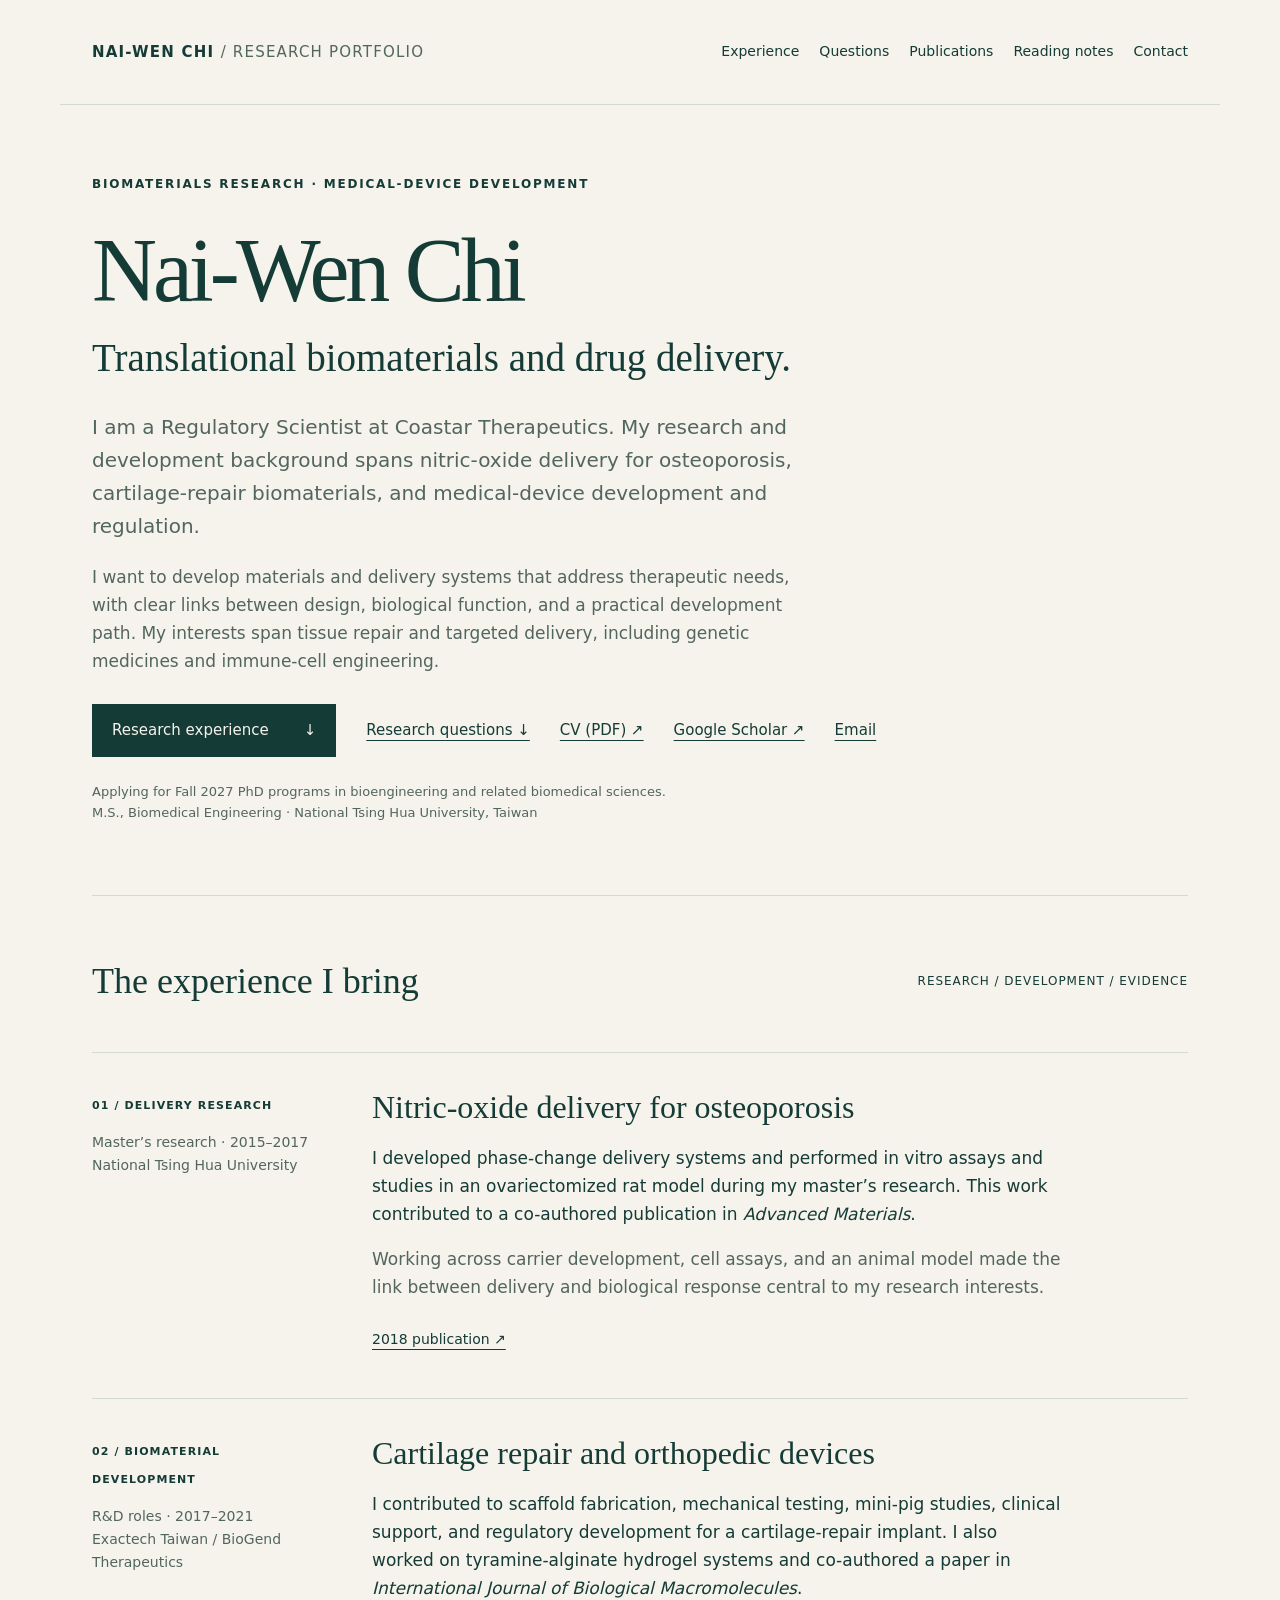
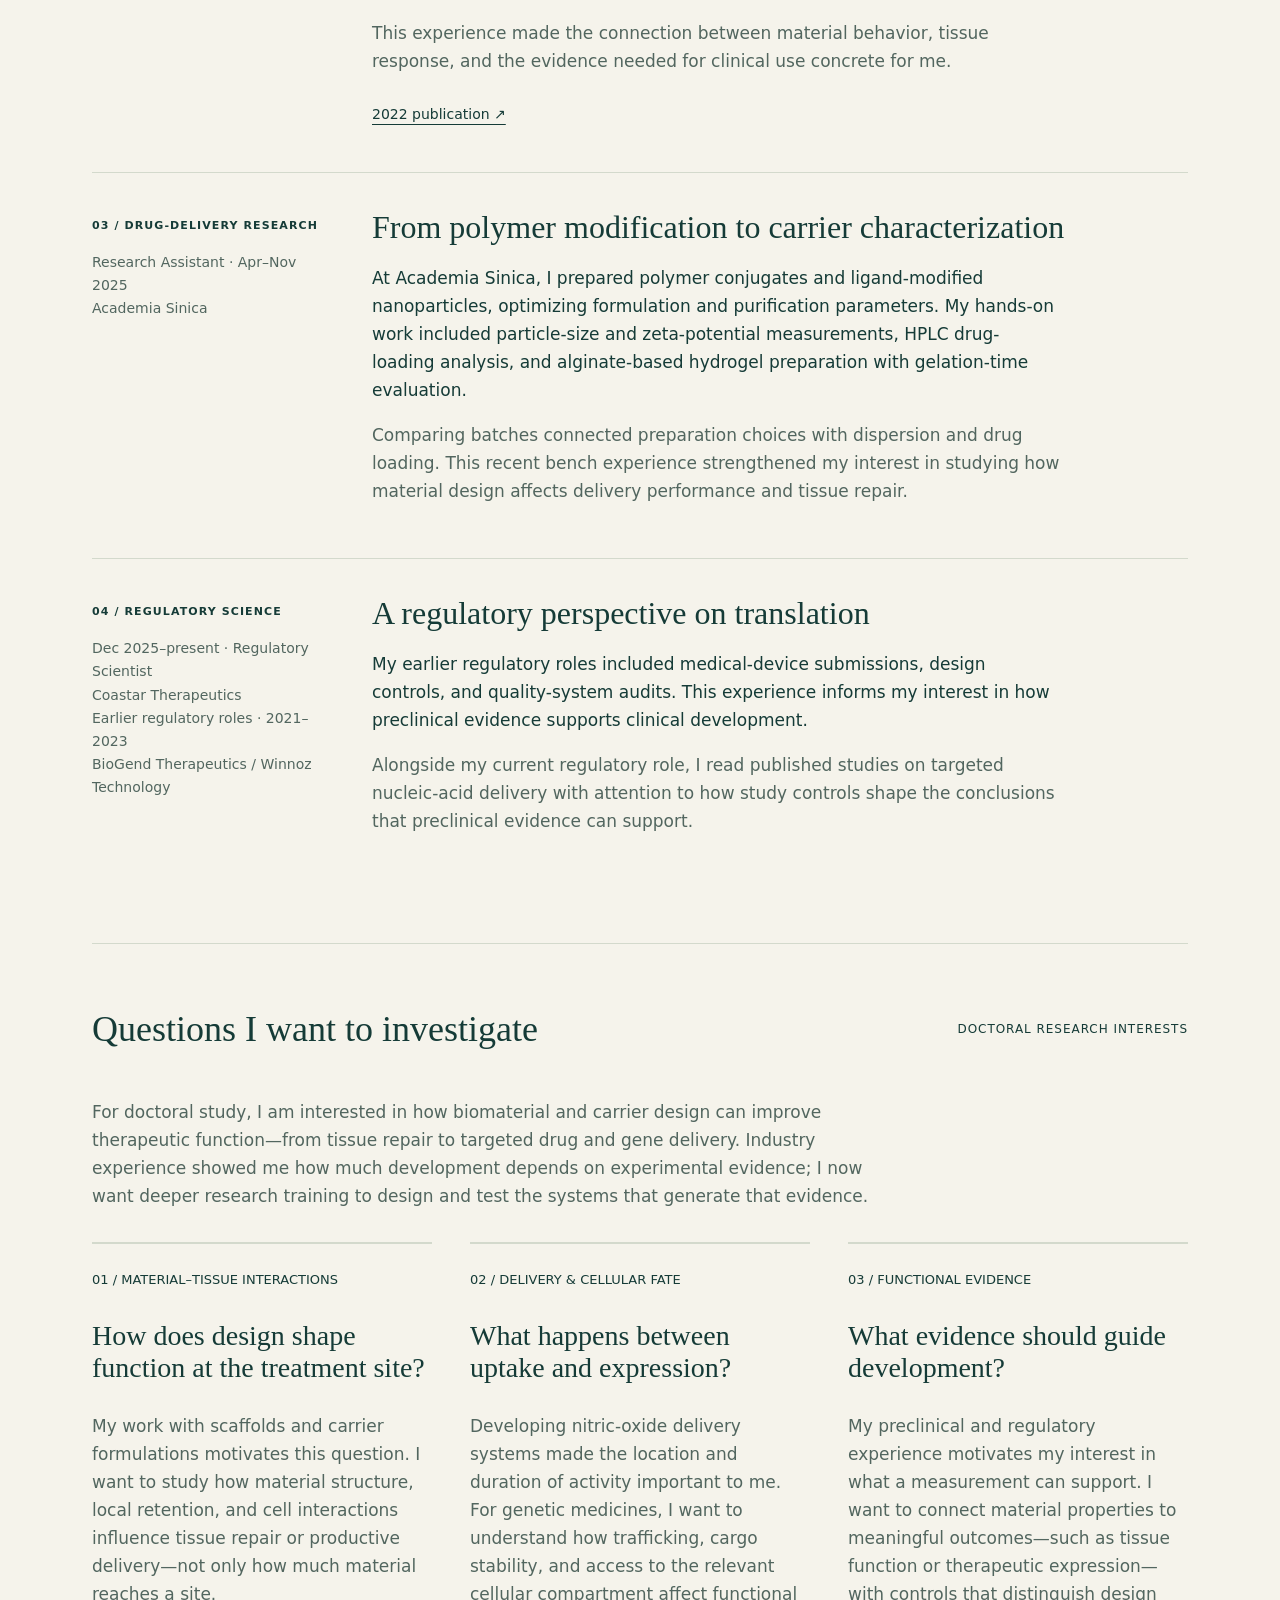
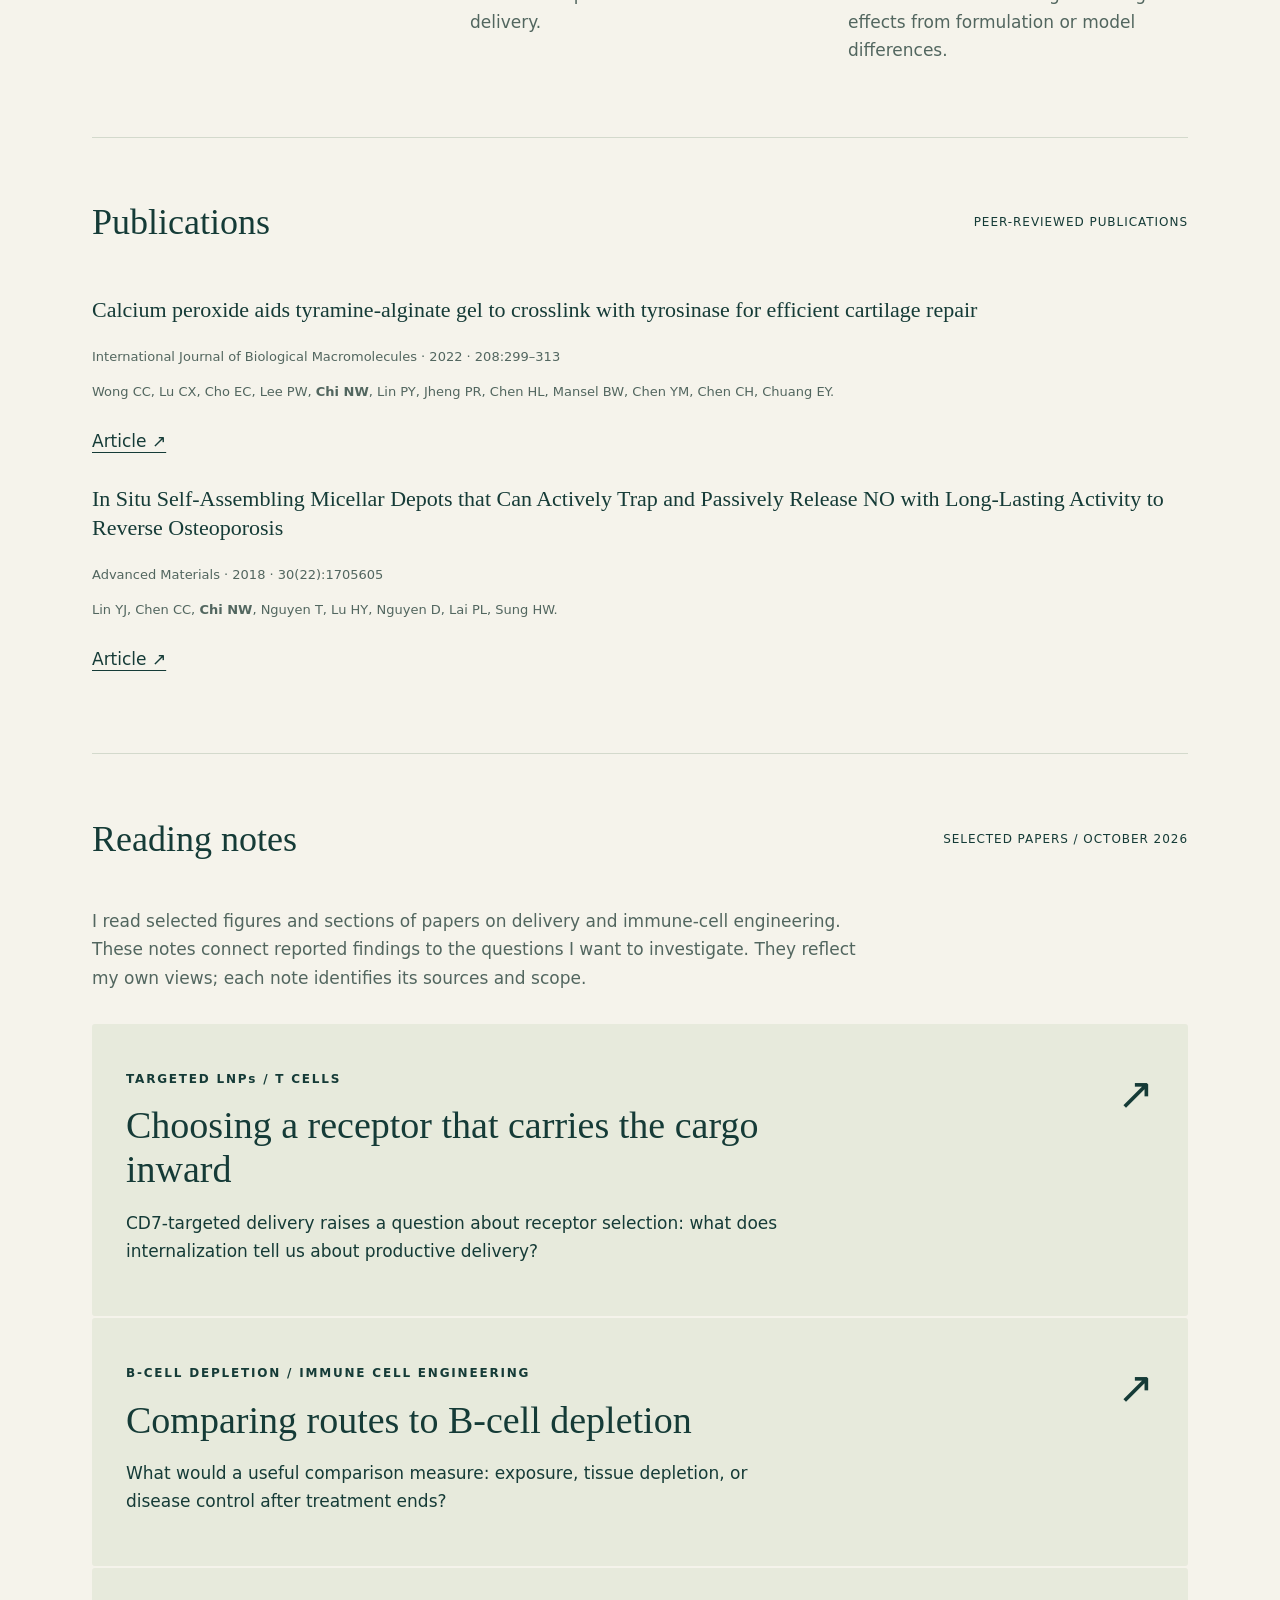
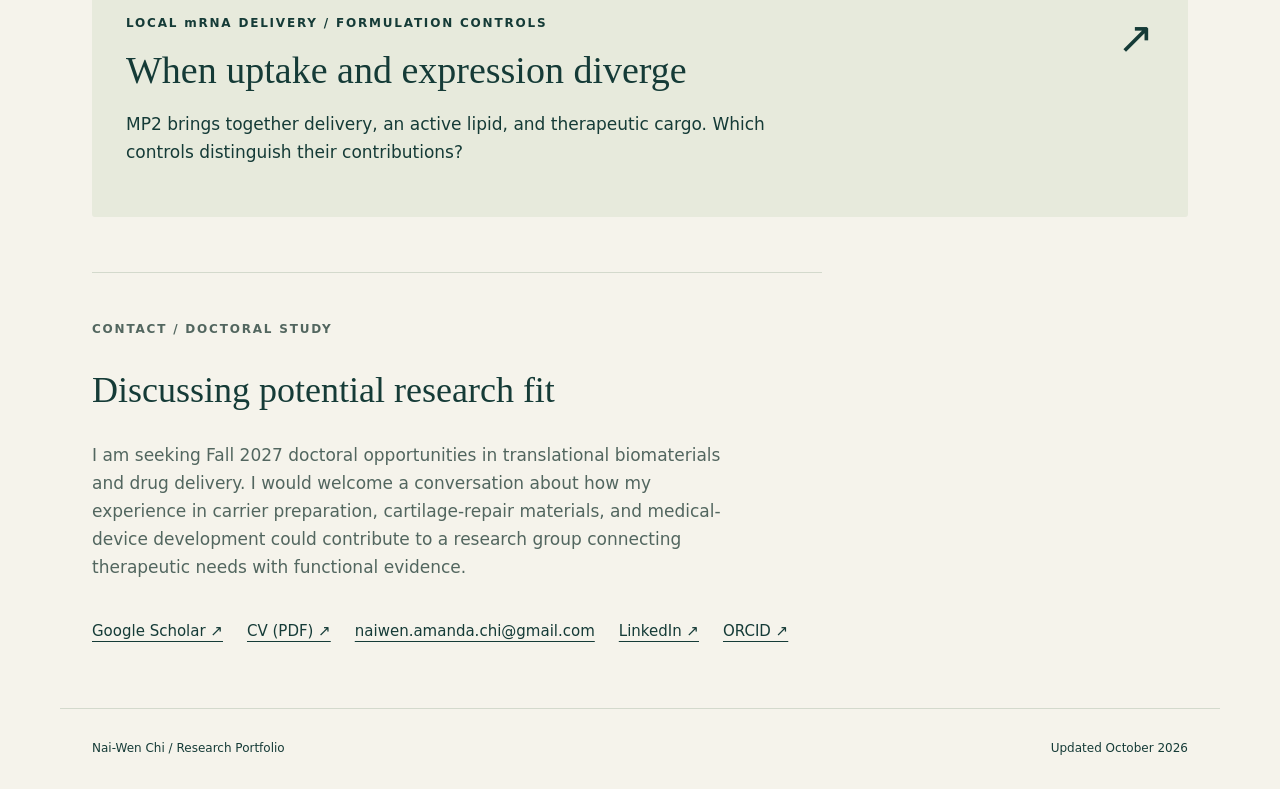
==== commit ae0630f2: "Document recent carrier formulation and characterization experience" ====
--- a/index.html
+++ b/index.html
@@ -9,7 +9,7 @@
 <section id="experience"><div class="section-top"><h2>The experience I bring</h2><span>RESEARCH / DEVELOPMENT / EVIDENCE</span></div><div class="experience-list">
 <article class="experience"><div class="experience-label"><span>01 / DELIVERY RESEARCH</span><p>Master’s research · 2015–2017<br>National Tsing Hua University</p></div><div><h3>Nitric-oxide delivery for osteoporosis</h3><p>I developed phase-change delivery systems and performed in vitro assays and studies in an ovariectomized rat model during my master’s research. This work contributed to a co-authored publication in <em>Advanced Materials</em>.</p><p class="experience-insight">Working across carrier development, cell assays, and an animal model made the link between delivery and biological response central to my research interests.</p><a href="https://doi.org/10.1002/adma.201705605" target="_blank" rel="noopener noreferrer">2018 publication ↗</a></div></article>
 <article class="experience"><div class="experience-label"><span>02 / BIOMATERIAL DEVELOPMENT</span><p>R&amp;D roles · 2017–2021<br>Exactech Taiwan / BioGend Therapeutics</p></div><div><h3>Cartilage repair and orthopedic devices</h3><p>I contributed to scaffold fabrication, mechanical testing, mini-pig studies, clinical support, and regulatory development for a cartilage-repair implant. I also worked on tyramine-alginate hydrogel systems and co-authored a paper in <em>International Journal of Biological Macromolecules</em>.</p><p class="experience-insight">This experience made the connection between material behavior, tissue response, and the evidence needed for clinical use concrete for me.</p><a href="https://doi.org/10.1016/j.ijbiomac.2022.03.044" target="_blank" rel="noopener noreferrer">2022 publication ↗</a></div></article>
-<article class="experience"><div class="experience-label"><span>03 / DRUG-DELIVERY RESEARCH</span><p>Research Assistant · Apr–Nov 2025<br>Academia Sinica</p></div><div><h3>Carrier preparation and formulation optimization</h3><p>At Academia Sinica, I was responsible for drug-delivery carrier preparation and worked on optimizing preparation parameters.</p><p class="experience-insight">Comparing batches made formulation choices concrete: a change in preparation can affect dispersion, loading, and the measurements used to judge a carrier. This work strengthened my interest in connecting material properties with delivery performance.</p></div></article>
+<article class="experience"><div class="experience-label"><span>03 / DRUG-DELIVERY RESEARCH</span><p>Research Assistant · Apr–Nov 2025<br>Academia Sinica</p></div><div><h3>From polymer modification to carrier characterization</h3><p>At Academia Sinica, I prepared polymer conjugates and ligand-modified nanoparticles, optimizing formulation and purification parameters. My hands-on work included particle-size and zeta-potential measurements, HPLC drug-loading analysis, and alginate-based hydrogel preparation with gelation-time evaluation.</p><p class="experience-insight">Comparing batches connected preparation choices with dispersion and drug loading. This recent bench experience strengthened my interest in studying how material design affects delivery performance and tissue repair.</p></div></article>
 <article class="experience"><div class="experience-label"><span>04 / REGULATORY SCIENCE</span><p>Dec 2025–present · Regulatory Scientist<br>Coastar Therapeutics<br>Earlier regulatory roles · 2021–2023<br>BioGend Therapeutics / Winnoz Technology</p></div><div><h3>A regulatory perspective on translation</h3><p>My earlier regulatory roles included medical-device submissions, design controls, and quality-system audits. This experience informs my interest in how preclinical evidence supports clinical development.</p><p class="experience-insight">Alongside my current regulatory role, I read published studies on targeted nucleic-acid delivery with attention to how study controls shape the conclusions that preclinical evidence can support.</p></div></article>
 </div></section>
 <section id="interests"><div class="section-top"><h2>Questions I want to investigate</h2><span>DOCTORAL RESEARCH INTERESTS</span></div><p class="section-intro">For doctoral study, I am interested in how biomaterial and carrier design can improve therapeutic function—from tissue repair to targeted drug and gene delivery. Industry experience showed me how much development depends on experimental evidence; I now want deeper research training to design and test the systems that generate that evidence.</p><div class="topics"><div><span>01 / MATERIAL–TISSUE INTERACTIONS</span><h3>How does design shape function at the treatment site?</h3><p>My work with scaffolds and carrier formulations motivates this question. I want to study how material structure, local retention, and cell interactions influence tissue repair or productive delivery—not only how much material reaches a site.</p></div><div><span>02 / DELIVERY &amp; CELLULAR FATE</span><h3>What happens between uptake and expression?</h3><p>Developing nitric-oxide delivery systems made the location and duration of activity important to me. For genetic medicines, I want to understand how trafficking, cargo stability, and access to the relevant cellular compartment affect functional delivery.</p></div><div><span>03 / FUNCTIONAL EVIDENCE</span><h3>What evidence should guide development?</h3><p>My preclinical and regulatory experience motivates my interest in what a measurement can support. I want to connect material properties to meaningful outcomes—such as tissue function or therapeutic expression—with controls that distinguish design effects from formulation or model differences.</p></div></div></section>
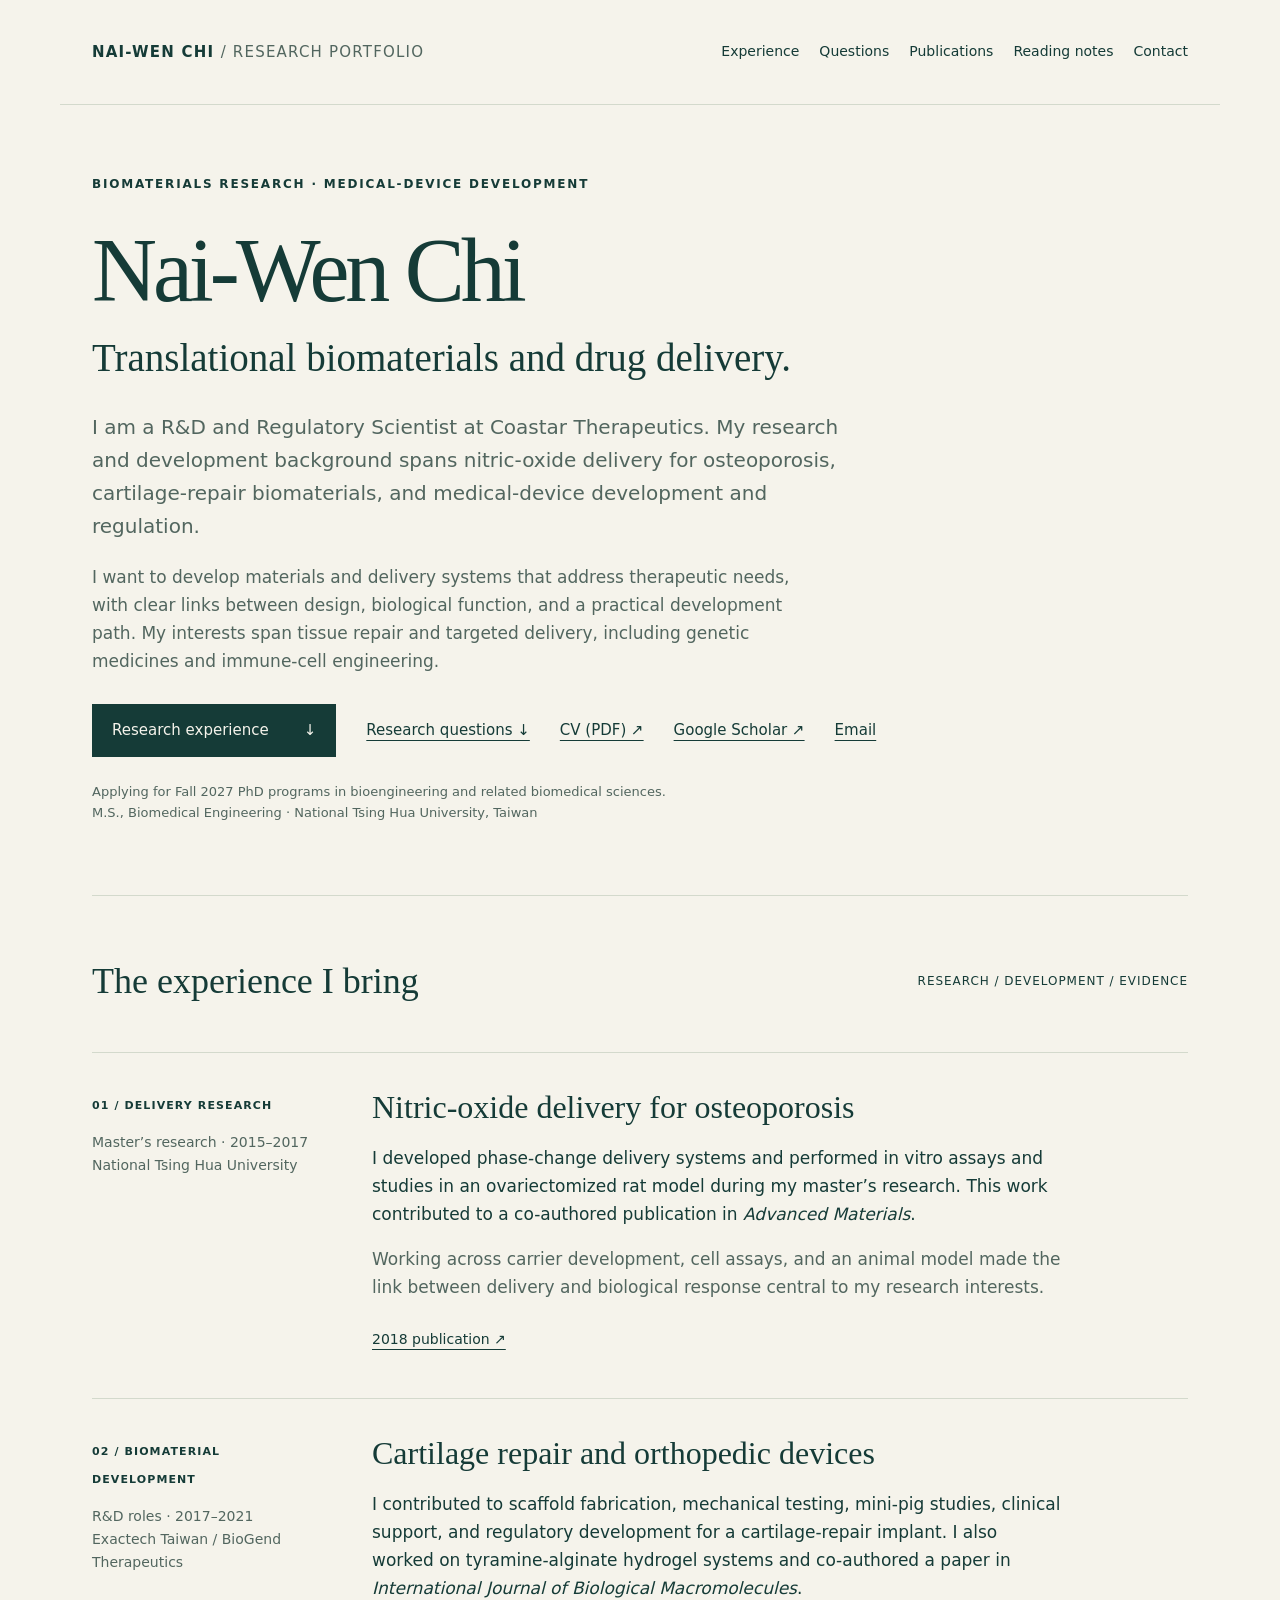
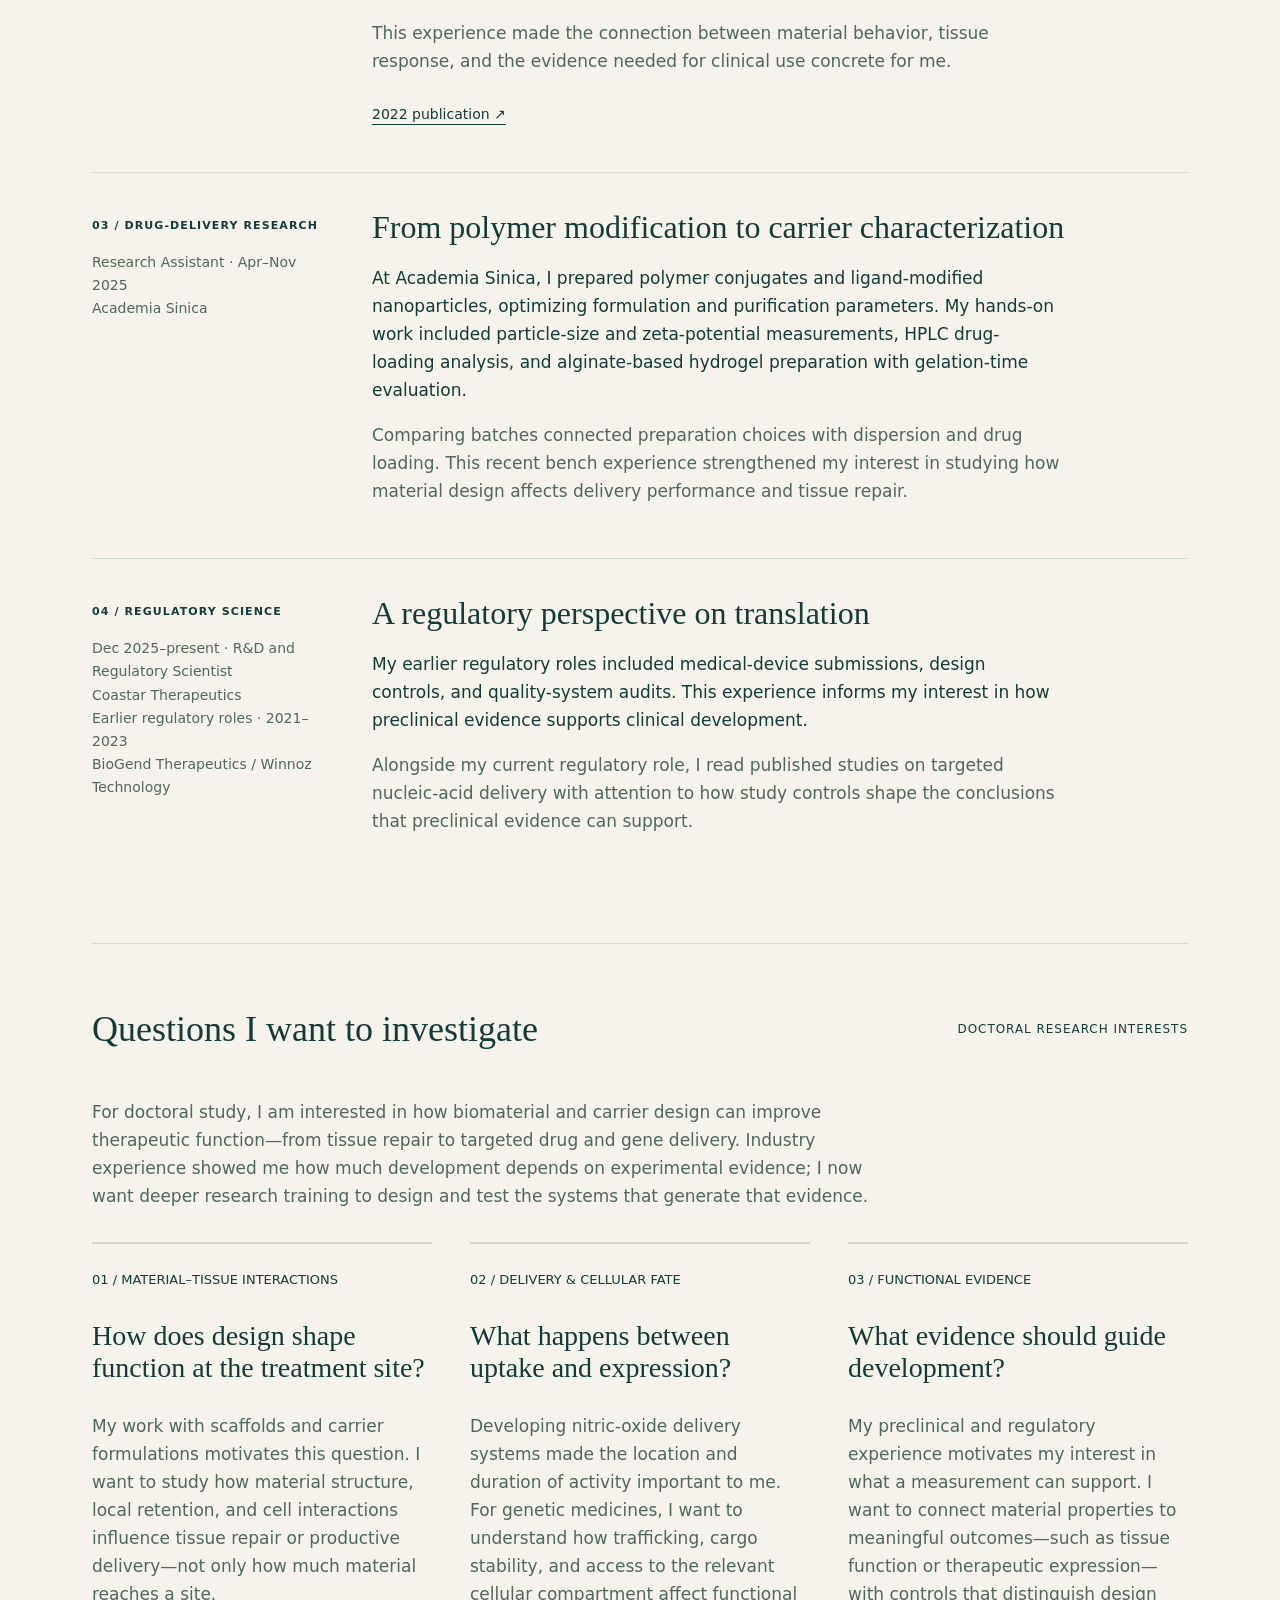
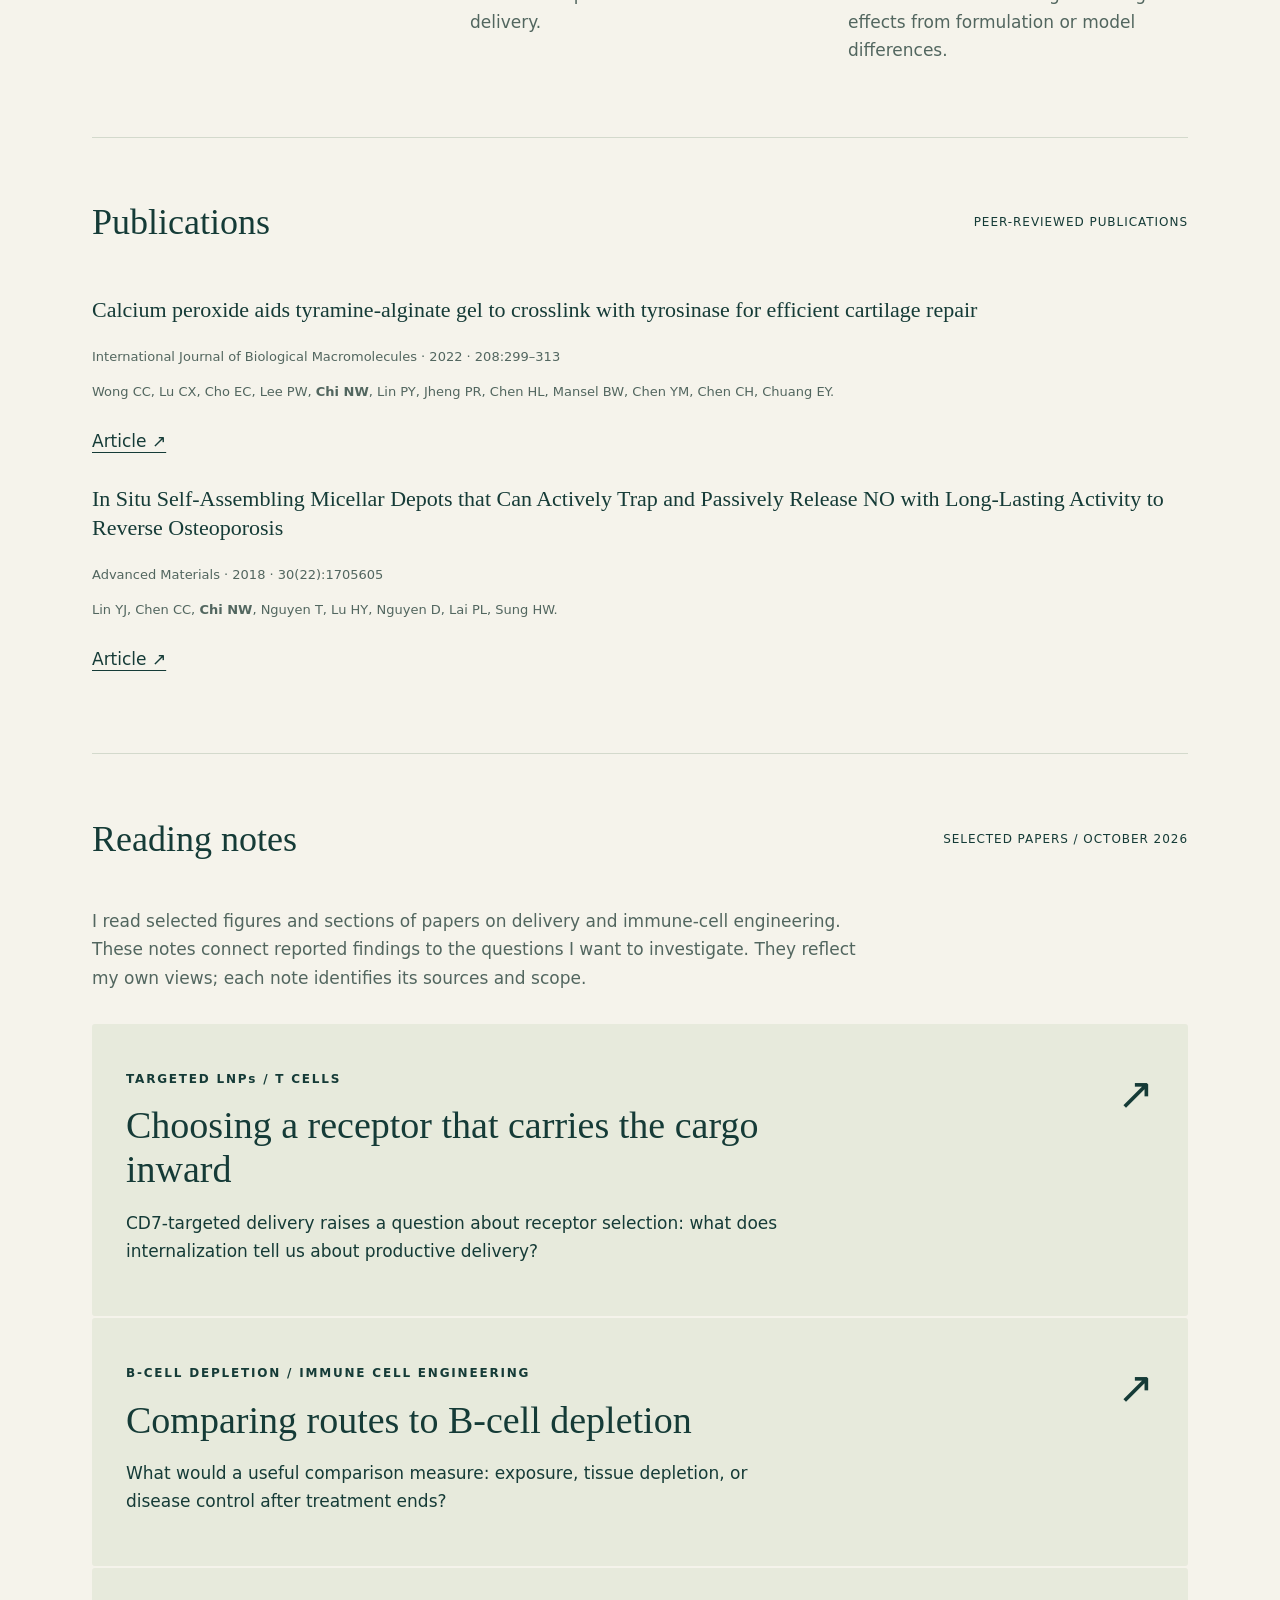
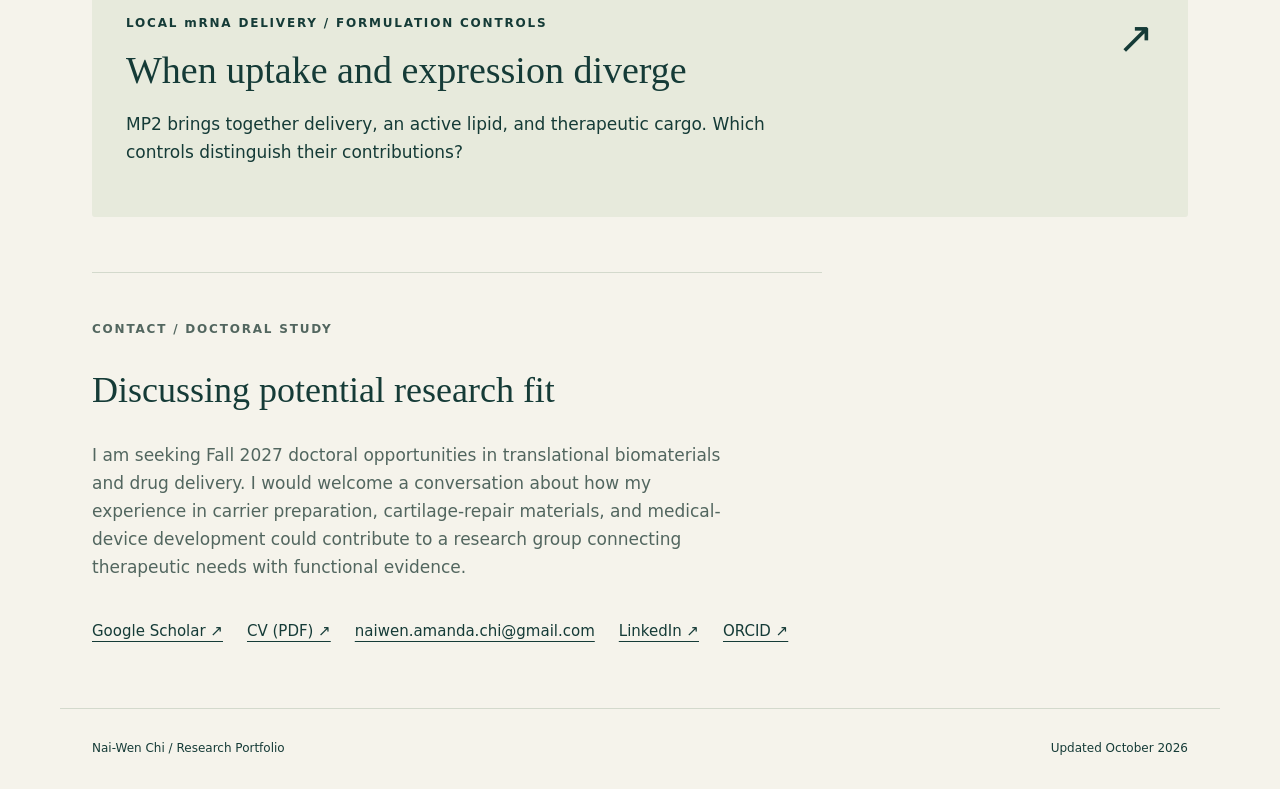
==== commit b608fb64: "Update current title to R&D and Regulatory Scientist" ====
--- a/index.html
+++ b/index.html
@@ -5,12 +5,12 @@
 <a class="skip-link" href="#main">Skip to content</a>
 <header><a class="brand" href="#main">NAI-WEN CHI <span>/ RESEARCH PORTFOLIO</span></a><nav aria-label="Main navigation"><a href="#experience">Experience</a><a href="#interests">Questions</a><a href="#publications">Publications</a><a href="#notes">Reading notes</a><a href="#about">Contact</a></nav></header>
 <main id="main">
-<section class="hero"><p class="eyebrow">BIOMATERIALS RESEARCH · MEDICAL-DEVICE DEVELOPMENT</p><h1>Nai-Wen Chi</h1><p class="hero-subtitle">Translational biomaterials and drug delivery.</p><p class="intro">I am a Regulatory Scientist at Coastar Therapeutics. My research and development background spans nitric-oxide delivery for osteoporosis, cartilage-repair biomaterials, and medical-device development and regulation.</p><p class="hero-direction">I want to develop materials and delivery systems that address therapeutic needs, with clear links between design, biological function, and a practical development path. My interests span tissue repair and targeted delivery, including genetic medicines and immune-cell engineering.</p><div class="hero-actions"><a class="button" href="#experience">Research experience <span aria-hidden="true">↓</span></a><a class="text-link" href="#interests">Research questions ↓</a><a class="text-link" href="NaiWen_Chi_CV.pdf" target="_blank" rel="noopener noreferrer">CV (PDF) ↗</a><a class="text-link" href="https://scholar.google.com/citations?user=US6jRQwAAAAJ" target="_blank" rel="noopener noreferrer">Google Scholar ↗</a><a class="text-link" href="mailto:naiwen.amanda.chi@gmail.com">Email</a></div><p class="small">Applying for Fall 2027 PhD programs in bioengineering and related biomedical sciences.<br>M.S., Biomedical Engineering · National Tsing Hua University, Taiwan</p></section>
+<section class="hero"><p class="eyebrow">BIOMATERIALS RESEARCH · MEDICAL-DEVICE DEVELOPMENT</p><h1>Nai-Wen Chi</h1><p class="hero-subtitle">Translational biomaterials and drug delivery.</p><p class="intro">I am a R&amp;D and Regulatory Scientist at Coastar Therapeutics. My research and development background spans nitric-oxide delivery for osteoporosis, cartilage-repair biomaterials, and medical-device development and regulation.</p><p class="hero-direction">I want to develop materials and delivery systems that address therapeutic needs, with clear links between design, biological function, and a practical development path. My interests span tissue repair and targeted delivery, including genetic medicines and immune-cell engineering.</p><div class="hero-actions"><a class="button" href="#experience">Research experience <span aria-hidden="true">↓</span></a><a class="text-link" href="#interests">Research questions ↓</a><a class="text-link" href="NaiWen_Chi_CV.pdf" target="_blank" rel="noopener noreferrer">CV (PDF) ↗</a><a class="text-link" href="https://scholar.google.com/citations?user=US6jRQwAAAAJ" target="_blank" rel="noopener noreferrer">Google Scholar ↗</a><a class="text-link" href="mailto:naiwen.amanda.chi@gmail.com">Email</a></div><p class="small">Applying for Fall 2027 PhD programs in bioengineering and related biomedical sciences.<br>M.S., Biomedical Engineering · National Tsing Hua University, Taiwan</p></section>
 <section id="experience"><div class="section-top"><h2>The experience I bring</h2><span>RESEARCH / DEVELOPMENT / EVIDENCE</span></div><div class="experience-list">
 <article class="experience"><div class="experience-label"><span>01 / DELIVERY RESEARCH</span><p>Master’s research · 2015–2017<br>National Tsing Hua University</p></div><div><h3>Nitric-oxide delivery for osteoporosis</h3><p>I developed phase-change delivery systems and performed in vitro assays and studies in an ovariectomized rat model during my master’s research. This work contributed to a co-authored publication in <em>Advanced Materials</em>.</p><p class="experience-insight">Working across carrier development, cell assays, and an animal model made the link between delivery and biological response central to my research interests.</p><a href="https://doi.org/10.1002/adma.201705605" target="_blank" rel="noopener noreferrer">2018 publication ↗</a></div></article>
 <article class="experience"><div class="experience-label"><span>02 / BIOMATERIAL DEVELOPMENT</span><p>R&amp;D roles · 2017–2021<br>Exactech Taiwan / BioGend Therapeutics</p></div><div><h3>Cartilage repair and orthopedic devices</h3><p>I contributed to scaffold fabrication, mechanical testing, mini-pig studies, clinical support, and regulatory development for a cartilage-repair implant. I also worked on tyramine-alginate hydrogel systems and co-authored a paper in <em>International Journal of Biological Macromolecules</em>.</p><p class="experience-insight">This experience made the connection between material behavior, tissue response, and the evidence needed for clinical use concrete for me.</p><a href="https://doi.org/10.1016/j.ijbiomac.2022.03.044" target="_blank" rel="noopener noreferrer">2022 publication ↗</a></div></article>
 <article class="experience"><div class="experience-label"><span>03 / DRUG-DELIVERY RESEARCH</span><p>Research Assistant · Apr–Nov 2025<br>Academia Sinica</p></div><div><h3>From polymer modification to carrier characterization</h3><p>At Academia Sinica, I prepared polymer conjugates and ligand-modified nanoparticles, optimizing formulation and purification parameters. My hands-on work included particle-size and zeta-potential measurements, HPLC drug-loading analysis, and alginate-based hydrogel preparation with gelation-time evaluation.</p><p class="experience-insight">Comparing batches connected preparation choices with dispersion and drug loading. This recent bench experience strengthened my interest in studying how material design affects delivery performance and tissue repair.</p></div></article>
-<article class="experience"><div class="experience-label"><span>04 / REGULATORY SCIENCE</span><p>Dec 2025–present · Regulatory Scientist<br>Coastar Therapeutics<br>Earlier regulatory roles · 2021–2023<br>BioGend Therapeutics / Winnoz Technology</p></div><div><h3>A regulatory perspective on translation</h3><p>My earlier regulatory roles included medical-device submissions, design controls, and quality-system audits. This experience informs my interest in how preclinical evidence supports clinical development.</p><p class="experience-insight">Alongside my current regulatory role, I read published studies on targeted nucleic-acid delivery with attention to how study controls shape the conclusions that preclinical evidence can support.</p></div></article>
+<article class="experience"><div class="experience-label"><span>04 / REGULATORY SCIENCE</span><p>Dec 2025–present · R&amp;D and Regulatory Scientist<br>Coastar Therapeutics<br>Earlier regulatory roles · 2021–2023<br>BioGend Therapeutics / Winnoz Technology</p></div><div><h3>A regulatory perspective on translation</h3><p>My earlier regulatory roles included medical-device submissions, design controls, and quality-system audits. This experience informs my interest in how preclinical evidence supports clinical development.</p><p class="experience-insight">Alongside my current regulatory role, I read published studies on targeted nucleic-acid delivery with attention to how study controls shape the conclusions that preclinical evidence can support.</p></div></article>
 </div></section>
 <section id="interests"><div class="section-top"><h2>Questions I want to investigate</h2><span>DOCTORAL RESEARCH INTERESTS</span></div><p class="section-intro">For doctoral study, I am interested in how biomaterial and carrier design can improve therapeutic function—from tissue repair to targeted drug and gene delivery. Industry experience showed me how much development depends on experimental evidence; I now want deeper research training to design and test the systems that generate that evidence.</p><div class="topics"><div><span>01 / MATERIAL–TISSUE INTERACTIONS</span><h3>How does design shape function at the treatment site?</h3><p>My work with scaffolds and carrier formulations motivates this question. I want to study how material structure, local retention, and cell interactions influence tissue repair or productive delivery—not only how much material reaches a site.</p></div><div><span>02 / DELIVERY &amp; CELLULAR FATE</span><h3>What happens between uptake and expression?</h3><p>Developing nitric-oxide delivery systems made the location and duration of activity important to me. For genetic medicines, I want to understand how trafficking, cargo stability, and access to the relevant cellular compartment affect functional delivery.</p></div><div><span>03 / FUNCTIONAL EVIDENCE</span><h3>What evidence should guide development?</h3><p>My preclinical and regulatory experience motivates my interest in what a measurement can support. I want to connect material properties to meaningful outcomes—such as tissue function or therapeutic expression—with controls that distinguish design effects from formulation or model differences.</p></div></div></section>
 
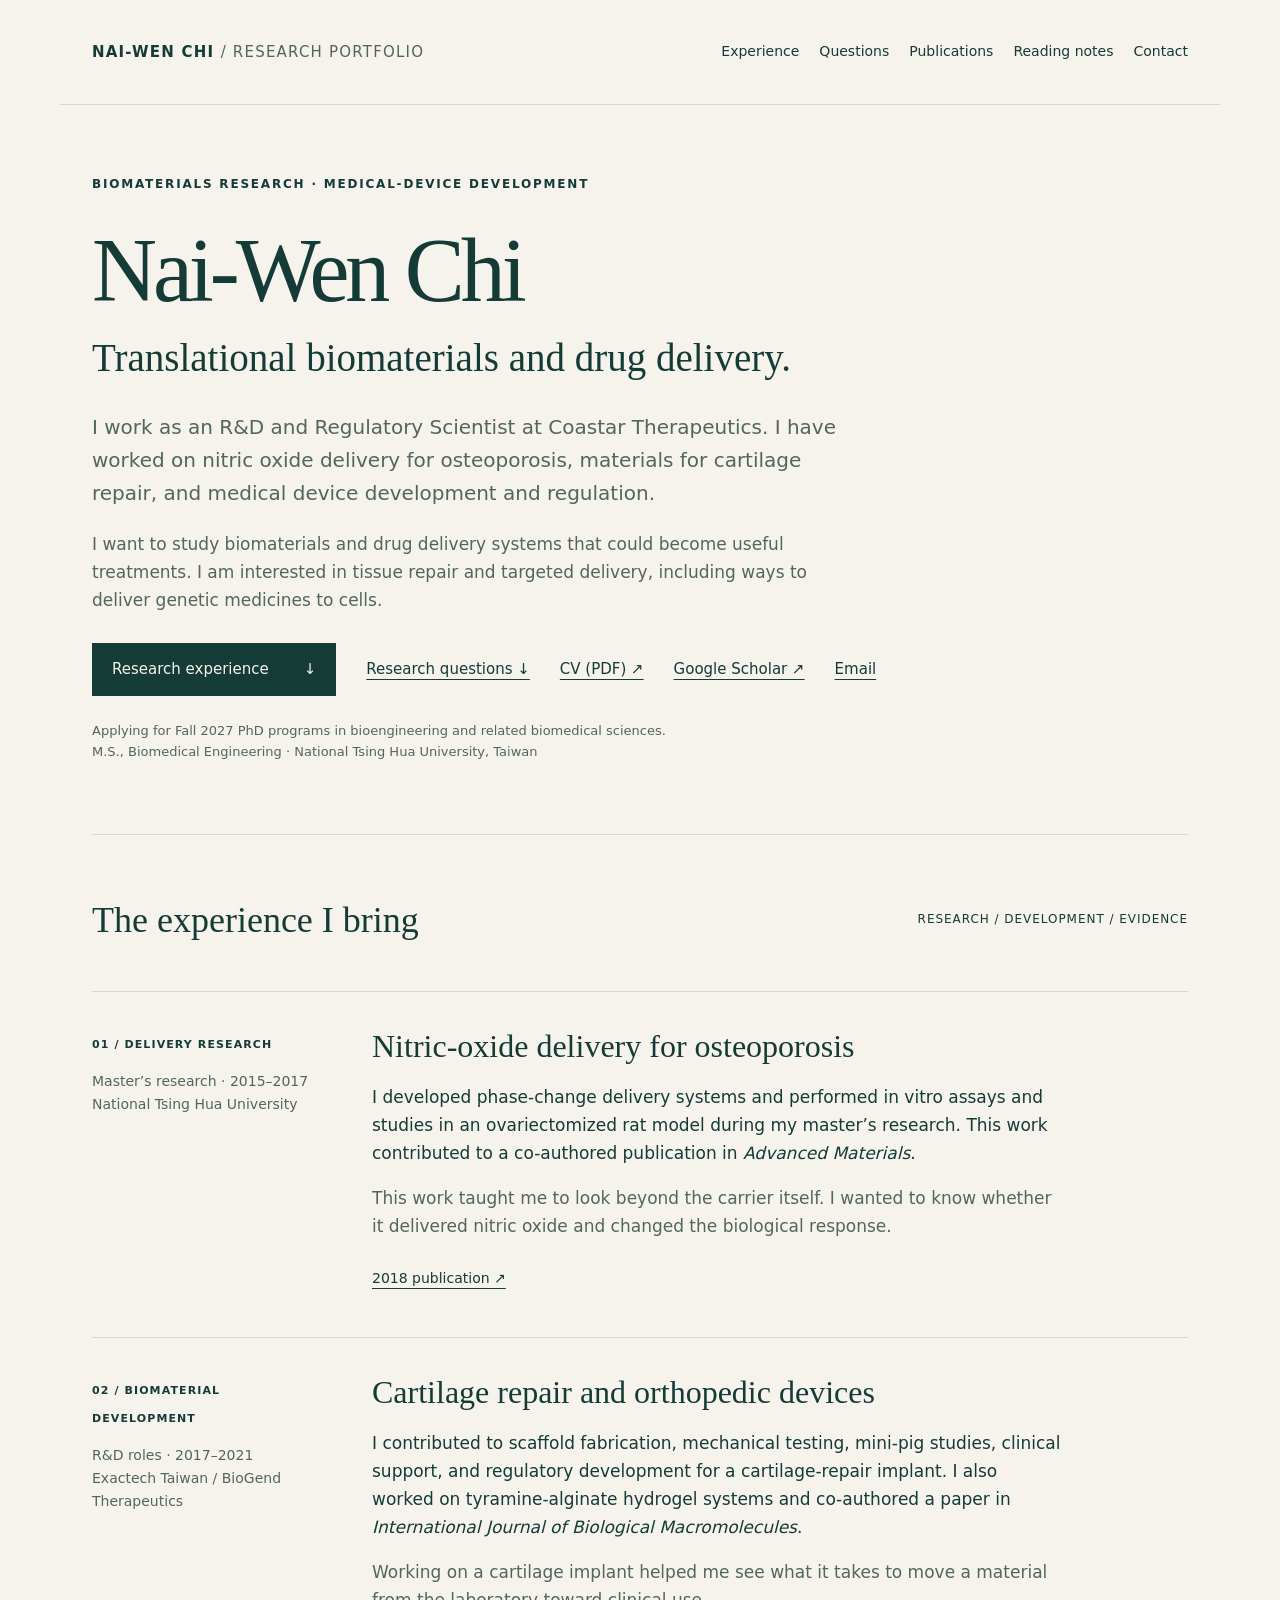
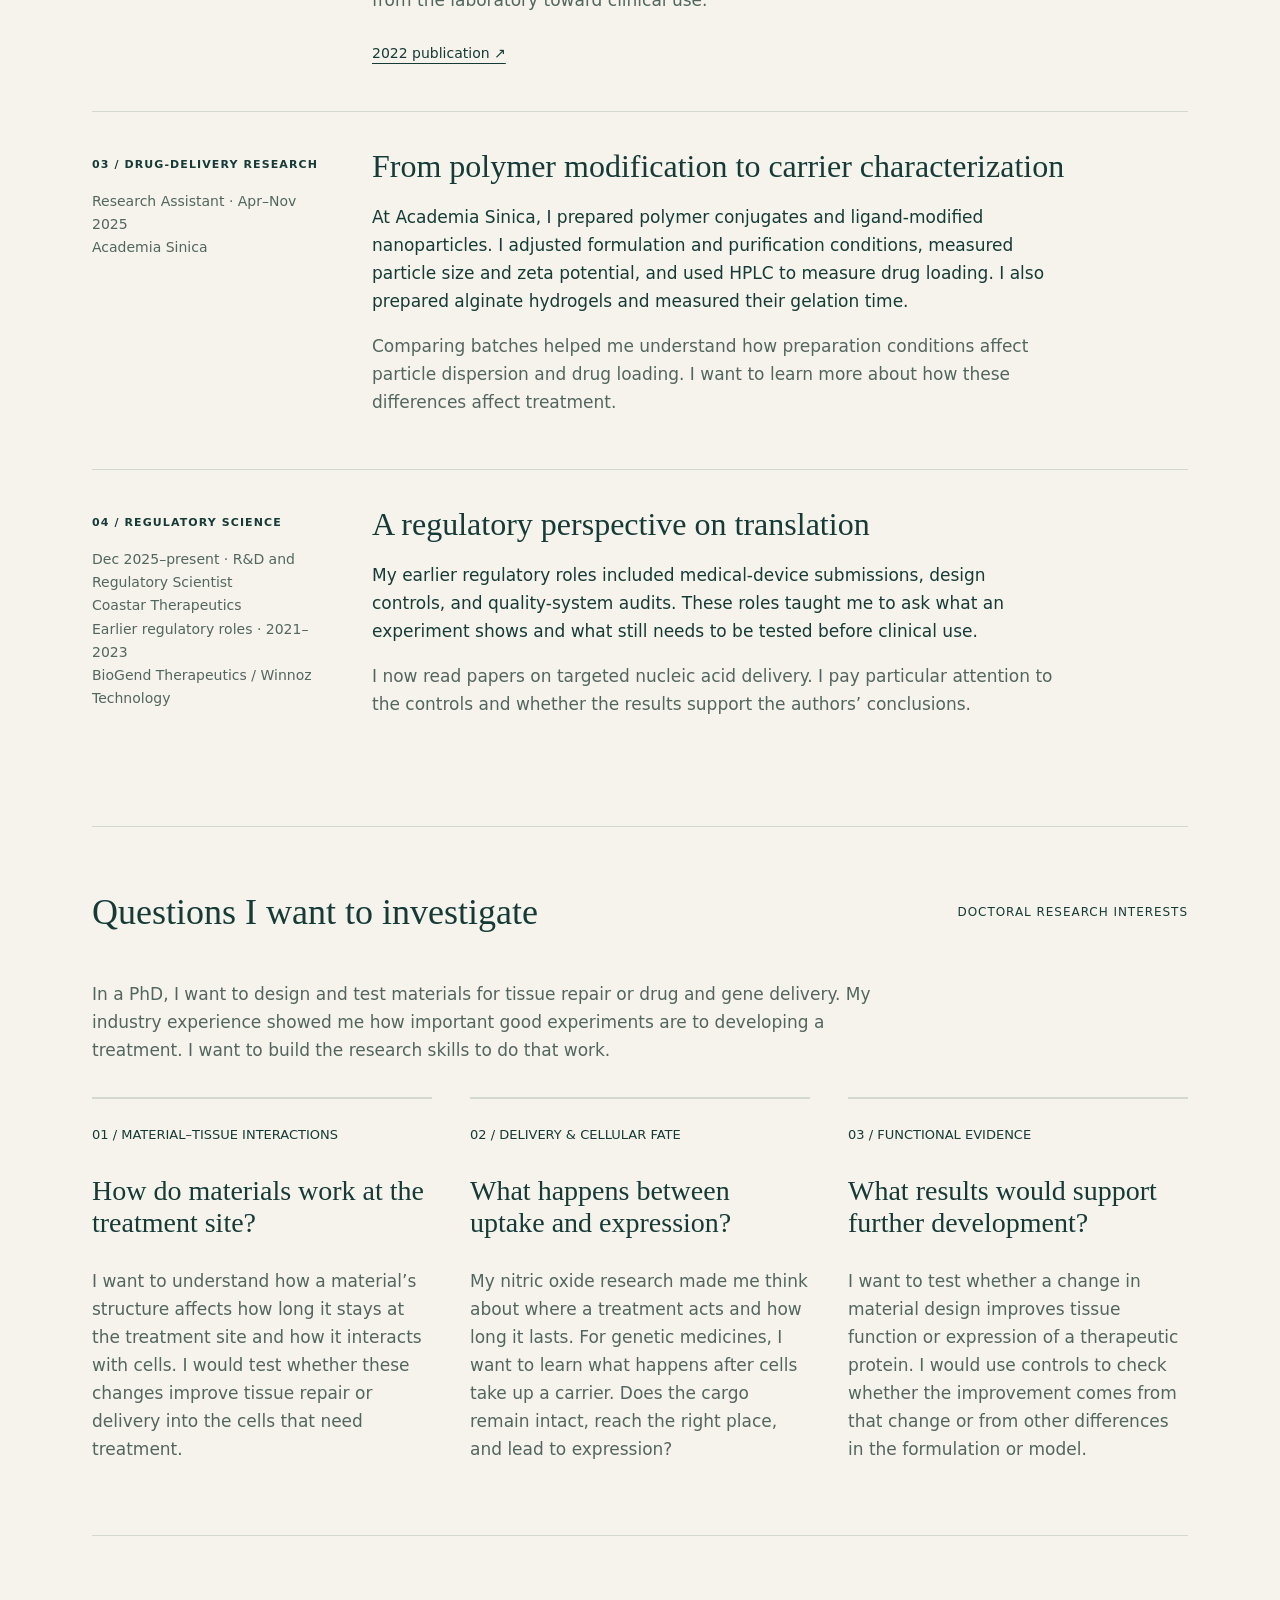
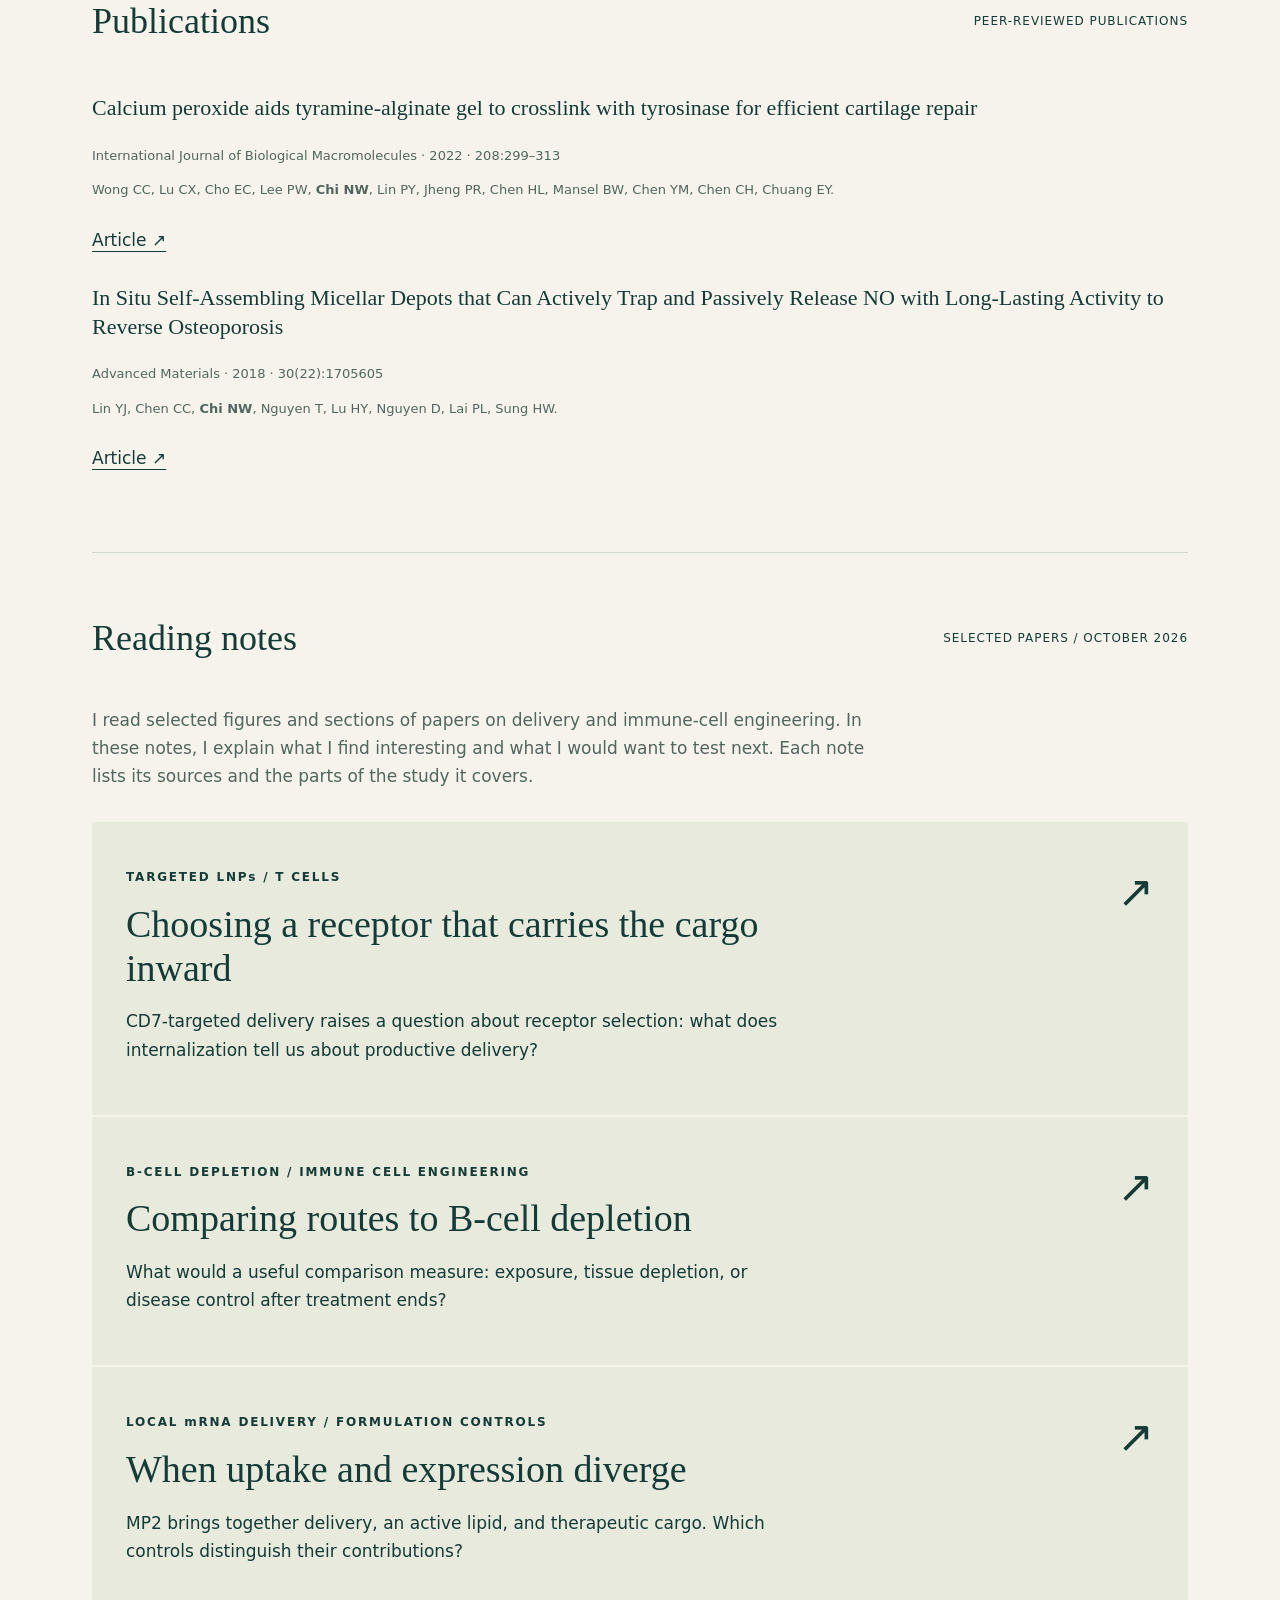
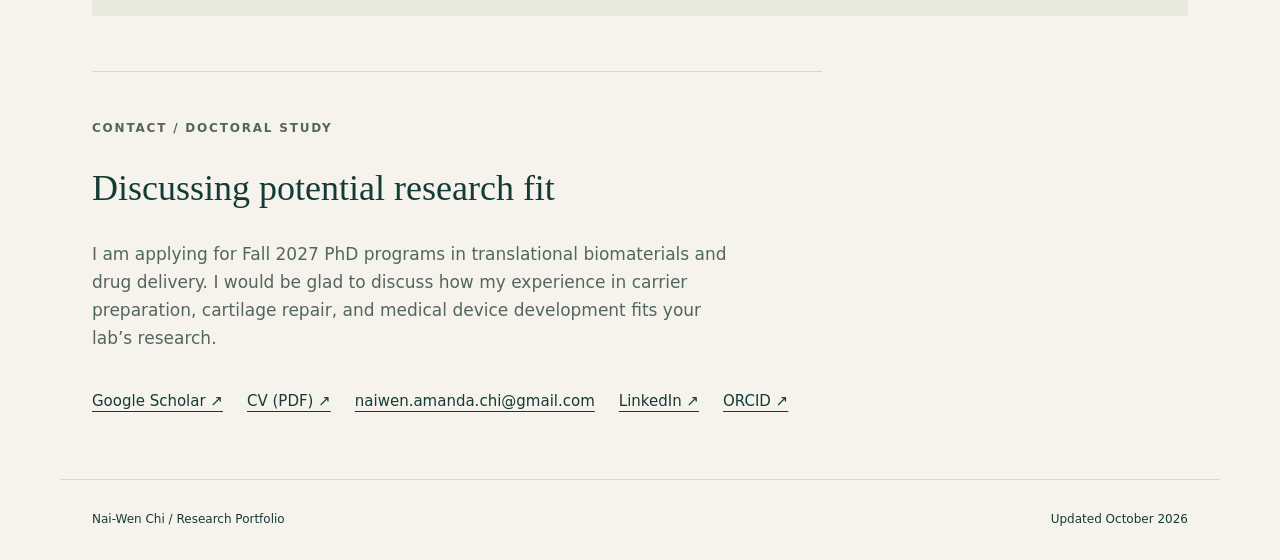
==== commit c57de11f: "Use clearer, more direct language across portfolio and reading notes" ====
--- a/index.html
+++ b/index.html
@@ -5,20 +5,20 @@
 <a class="skip-link" href="#main">Skip to content</a>
 <header><a class="brand" href="#main">NAI-WEN CHI <span>/ RESEARCH PORTFOLIO</span></a><nav aria-label="Main navigation"><a href="#experience">Experience</a><a href="#interests">Questions</a><a href="#publications">Publications</a><a href="#notes">Reading notes</a><a href="#about">Contact</a></nav></header>
 <main id="main">
-<section class="hero"><p class="eyebrow">BIOMATERIALS RESEARCH · MEDICAL-DEVICE DEVELOPMENT</p><h1>Nai-Wen Chi</h1><p class="hero-subtitle">Translational biomaterials and drug delivery.</p><p class="intro">I am a R&amp;D and Regulatory Scientist at Coastar Therapeutics. My research and development background spans nitric-oxide delivery for osteoporosis, cartilage-repair biomaterials, and medical-device development and regulation.</p><p class="hero-direction">I want to develop materials and delivery systems that address therapeutic needs, with clear links between design, biological function, and a practical development path. My interests span tissue repair and targeted delivery, including genetic medicines and immune-cell engineering.</p><div class="hero-actions"><a class="button" href="#experience">Research experience <span aria-hidden="true">↓</span></a><a class="text-link" href="#interests">Research questions ↓</a><a class="text-link" href="NaiWen_Chi_CV.pdf" target="_blank" rel="noopener noreferrer">CV (PDF) ↗</a><a class="text-link" href="https://scholar.google.com/citations?user=US6jRQwAAAAJ" target="_blank" rel="noopener noreferrer">Google Scholar ↗</a><a class="text-link" href="mailto:naiwen.amanda.chi@gmail.com">Email</a></div><p class="small">Applying for Fall 2027 PhD programs in bioengineering and related biomedical sciences.<br>M.S., Biomedical Engineering · National Tsing Hua University, Taiwan</p></section>
+<section class="hero"><p class="eyebrow">BIOMATERIALS RESEARCH · MEDICAL-DEVICE DEVELOPMENT</p><h1>Nai-Wen Chi</h1><p class="hero-subtitle">Translational biomaterials and drug delivery.</p><p class="intro">I work as an R&amp;D and Regulatory Scientist at Coastar Therapeutics. I have worked on nitric oxide delivery for osteoporosis, materials for cartilage repair, and medical device development and regulation.</p><p class="hero-direction">I want to study biomaterials and drug delivery systems that could become useful treatments. I am interested in tissue repair and targeted delivery, including ways to deliver genetic medicines to cells.</p><div class="hero-actions"><a class="button" href="#experience">Research experience <span aria-hidden="true">↓</span></a><a class="text-link" href="#interests">Research questions ↓</a><a class="text-link" href="NaiWen_Chi_CV.pdf" target="_blank" rel="noopener noreferrer">CV (PDF) ↗</a><a class="text-link" href="https://scholar.google.com/citations?user=US6jRQwAAAAJ" target="_blank" rel="noopener noreferrer">Google Scholar ↗</a><a class="text-link" href="mailto:naiwen.amanda.chi@gmail.com">Email</a></div><p class="small">Applying for Fall 2027 PhD programs in bioengineering and related biomedical sciences.<br>M.S., Biomedical Engineering · National Tsing Hua University, Taiwan</p></section>
 <section id="experience"><div class="section-top"><h2>The experience I bring</h2><span>RESEARCH / DEVELOPMENT / EVIDENCE</span></div><div class="experience-list">
-<article class="experience"><div class="experience-label"><span>01 / DELIVERY RESEARCH</span><p>Master’s research · 2015–2017<br>National Tsing Hua University</p></div><div><h3>Nitric-oxide delivery for osteoporosis</h3><p>I developed phase-change delivery systems and performed in vitro assays and studies in an ovariectomized rat model during my master’s research. This work contributed to a co-authored publication in <em>Advanced Materials</em>.</p><p class="experience-insight">Working across carrier development, cell assays, and an animal model made the link between delivery and biological response central to my research interests.</p><a href="https://doi.org/10.1002/adma.201705605" target="_blank" rel="noopener noreferrer">2018 publication ↗</a></div></article>
-<article class="experience"><div class="experience-label"><span>02 / BIOMATERIAL DEVELOPMENT</span><p>R&amp;D roles · 2017–2021<br>Exactech Taiwan / BioGend Therapeutics</p></div><div><h3>Cartilage repair and orthopedic devices</h3><p>I contributed to scaffold fabrication, mechanical testing, mini-pig studies, clinical support, and regulatory development for a cartilage-repair implant. I also worked on tyramine-alginate hydrogel systems and co-authored a paper in <em>International Journal of Biological Macromolecules</em>.</p><p class="experience-insight">This experience made the connection between material behavior, tissue response, and the evidence needed for clinical use concrete for me.</p><a href="https://doi.org/10.1016/j.ijbiomac.2022.03.044" target="_blank" rel="noopener noreferrer">2022 publication ↗</a></div></article>
-<article class="experience"><div class="experience-label"><span>03 / DRUG-DELIVERY RESEARCH</span><p>Research Assistant · Apr–Nov 2025<br>Academia Sinica</p></div><div><h3>From polymer modification to carrier characterization</h3><p>At Academia Sinica, I prepared polymer conjugates and ligand-modified nanoparticles, optimizing formulation and purification parameters. My hands-on work included particle-size and zeta-potential measurements, HPLC drug-loading analysis, and alginate-based hydrogel preparation with gelation-time evaluation.</p><p class="experience-insight">Comparing batches connected preparation choices with dispersion and drug loading. This recent bench experience strengthened my interest in studying how material design affects delivery performance and tissue repair.</p></div></article>
-<article class="experience"><div class="experience-label"><span>04 / REGULATORY SCIENCE</span><p>Dec 2025–present · R&amp;D and Regulatory Scientist<br>Coastar Therapeutics<br>Earlier regulatory roles · 2021–2023<br>BioGend Therapeutics / Winnoz Technology</p></div><div><h3>A regulatory perspective on translation</h3><p>My earlier regulatory roles included medical-device submissions, design controls, and quality-system audits. This experience informs my interest in how preclinical evidence supports clinical development.</p><p class="experience-insight">Alongside my current regulatory role, I read published studies on targeted nucleic-acid delivery with attention to how study controls shape the conclusions that preclinical evidence can support.</p></div></article>
+<article class="experience"><div class="experience-label"><span>01 / DELIVERY RESEARCH</span><p>Master’s research · 2015–2017<br>National Tsing Hua University</p></div><div><h3>Nitric-oxide delivery for osteoporosis</h3><p>I developed phase-change delivery systems and performed in vitro assays and studies in an ovariectomized rat model during my master’s research. This work contributed to a co-authored publication in <em>Advanced Materials</em>.</p><p class="experience-insight">This work taught me to look beyond the carrier itself. I wanted to know whether it delivered nitric oxide and changed the biological response.</p><a href="https://doi.org/10.1002/adma.201705605" target="_blank" rel="noopener noreferrer">2018 publication ↗</a></div></article>
+<article class="experience"><div class="experience-label"><span>02 / BIOMATERIAL DEVELOPMENT</span><p>R&amp;D roles · 2017–2021<br>Exactech Taiwan / BioGend Therapeutics</p></div><div><h3>Cartilage repair and orthopedic devices</h3><p>I contributed to scaffold fabrication, mechanical testing, mini-pig studies, clinical support, and regulatory development for a cartilage-repair implant. I also worked on tyramine-alginate hydrogel systems and co-authored a paper in <em>International Journal of Biological Macromolecules</em>.</p><p class="experience-insight">Working on a cartilage implant helped me see what it takes to move a material from the laboratory toward clinical use.</p><a href="https://doi.org/10.1016/j.ijbiomac.2022.03.044" target="_blank" rel="noopener noreferrer">2022 publication ↗</a></div></article>
+<article class="experience"><div class="experience-label"><span>03 / DRUG-DELIVERY RESEARCH</span><p>Research Assistant · Apr–Nov 2025<br>Academia Sinica</p></div><div><h3>From polymer modification to carrier characterization</h3><p>At Academia Sinica, I prepared polymer conjugates and ligand-modified nanoparticles. I adjusted formulation and purification conditions, measured particle size and zeta potential, and used HPLC to measure drug loading. I also prepared alginate hydrogels and measured their gelation time.</p><p class="experience-insight">Comparing batches helped me understand how preparation conditions affect particle dispersion and drug loading. I want to learn more about how these differences affect treatment.</p></div></article>
+<article class="experience"><div class="experience-label"><span>04 / REGULATORY SCIENCE</span><p>Dec 2025–present · R&amp;D and Regulatory Scientist<br>Coastar Therapeutics<br>Earlier regulatory roles · 2021–2023<br>BioGend Therapeutics / Winnoz Technology</p></div><div><h3>A regulatory perspective on translation</h3><p>My earlier regulatory roles included medical-device submissions, design controls, and quality-system audits. These roles taught me to ask what an experiment shows and what still needs to be tested before clinical use.</p><p class="experience-insight">I now read papers on targeted nucleic acid delivery. I pay particular attention to the controls and whether the results support the authors’ conclusions.</p></div></article>
 </div></section>
-<section id="interests"><div class="section-top"><h2>Questions I want to investigate</h2><span>DOCTORAL RESEARCH INTERESTS</span></div><p class="section-intro">For doctoral study, I am interested in how biomaterial and carrier design can improve therapeutic function—from tissue repair to targeted drug and gene delivery. Industry experience showed me how much development depends on experimental evidence; I now want deeper research training to design and test the systems that generate that evidence.</p><div class="topics"><div><span>01 / MATERIAL–TISSUE INTERACTIONS</span><h3>How does design shape function at the treatment site?</h3><p>My work with scaffolds and carrier formulations motivates this question. I want to study how material structure, local retention, and cell interactions influence tissue repair or productive delivery—not only how much material reaches a site.</p></div><div><span>02 / DELIVERY &amp; CELLULAR FATE</span><h3>What happens between uptake and expression?</h3><p>Developing nitric-oxide delivery systems made the location and duration of activity important to me. For genetic medicines, I want to understand how trafficking, cargo stability, and access to the relevant cellular compartment affect functional delivery.</p></div><div><span>03 / FUNCTIONAL EVIDENCE</span><h3>What evidence should guide development?</h3><p>My preclinical and regulatory experience motivates my interest in what a measurement can support. I want to connect material properties to meaningful outcomes—such as tissue function or therapeutic expression—with controls that distinguish design effects from formulation or model differences.</p></div></div></section>
+<section id="interests"><div class="section-top"><h2>Questions I want to investigate</h2><span>DOCTORAL RESEARCH INTERESTS</span></div><p class="section-intro">In a PhD, I want to design and test materials for tissue repair or drug and gene delivery. My industry experience showed me how important good experiments are to developing a treatment. I want to build the research skills to do that work.</p><div class="topics"><div><span>01 / MATERIAL–TISSUE INTERACTIONS</span><h3>How do materials work at the treatment site?</h3><p>I want to understand how a material’s structure affects how long it stays at the treatment site and how it interacts with cells. I would test whether these changes improve tissue repair or delivery into the cells that need treatment.</p></div><div><span>02 / DELIVERY &amp; CELLULAR FATE</span><h3>What happens between uptake and expression?</h3><p>My nitric oxide research made me think about where a treatment acts and how long it lasts. For genetic medicines, I want to learn what happens after cells take up a carrier. Does the cargo remain intact, reach the right place, and lead to expression?</p></div><div><span>03 / FUNCTIONAL EVIDENCE</span><h3>What results would support further development?</h3><p>I want to test whether a change in material design improves tissue function or expression of a therapeutic protein. I would use controls to check whether the improvement comes from that change or from other differences in the formulation or model.</p></div></div></section>
 
 <section id="publications"><div class="section-top"><h2>Publications</h2><span>PEER-REVIEWED PUBLICATIONS</span></div><h3>Calcium peroxide aids tyramine-alginate gel to crosslink with tyrosinase for efficient cartilage repair</h3><p class="meta">International Journal of Biological Macromolecules · 2022 · 208:299–313</p><p class="meta">Wong CC, Lu CX, Cho EC, Lee PW, <strong>Chi NW</strong>, Lin PY, Jheng PR, Chen HL, Mansel BW, Chen YM, Chen CH, Chuang EY.</p><p><a href="https://doi.org/10.1016/j.ijbiomac.2022.03.044" target="_blank" rel="noopener noreferrer">Article ↗</a></p><h3>In Situ Self-Assembling Micellar Depots that Can Actively Trap and Passively Release NO with Long-Lasting Activity to Reverse Osteoporosis</h3><p class="meta">Advanced Materials · 2018 · 30(22):1705605</p><p class="meta">Lin YJ, Chen CC, <strong>Chi NW</strong>, Nguyen T, Lu HY, Nguyen D, Lai PL, Sung HW.</p><p><a href="https://doi.org/10.1002/adma.201705605" target="_blank" rel="noopener noreferrer">Article ↗</a></p></section>
-<section id="notes"><div class="section-top"><h2>Reading notes</h2><span>SELECTED PAPERS / OCTOBER 2026</span></div><p class="section-intro">I read selected figures and sections of papers on delivery and immune-cell engineering. These notes connect reported findings to the questions I want to investigate. They reflect my own views; each note identifies its sources and scope.</p>
+<section id="notes"><div class="section-top"><h2>Reading notes</h2><span>SELECTED PAPERS / OCTOBER 2026</span></div><p class="section-intro">I read selected figures and sections of papers on delivery and immune-cell engineering. In these notes, I explain what I find interesting and what I would want to test next. Each note lists its sources and the parts of the study it covers.</p>
 <a class="note" href="cd7.html" target="_blank" rel="noopener noreferrer"><div><p class="eyebrow">TARGETED LNPs / T CELLS</p><h3>Choosing a receptor that carries the cargo inward</h3><p>CD7-targeted delivery raises a question about receptor selection: what does internalization tell us about productive delivery?</p></div><span class="arrow" aria-hidden="true">↗</span><span class="visually-hidden">(opens in new tab)</span></a>
 <a class="note" href="engagers.html" target="_blank" rel="noopener noreferrer"><div><p class="eyebrow">B-CELL DEPLETION / IMMUNE CELL ENGINEERING</p><h3>Comparing routes to B-cell depletion</h3><p>What would a useful comparison measure: exposure, tissue depletion, or disease control after treatment ends?</p></div><span class="arrow" aria-hidden="true">↗</span><span class="visually-hidden">(opens in new tab)</span></a>
 <a class="note" href="mp2.html" target="_blank" rel="noopener noreferrer"><div><p class="eyebrow">LOCAL mRNA DELIVERY / FORMULATION CONTROLS</p><h3>When uptake and expression diverge</h3><p>MP2 brings together delivery, an active lipid, and therapeutic cargo. Which controls distinguish their contributions?</p></div><span class="arrow" aria-hidden="true">↗</span><span class="visually-hidden">(opens in new tab)</span></a></section>
-<section id="about" class="about"><p class="eyebrow">CONTACT / DOCTORAL STUDY</p><h2>Discussing potential research fit</h2><p>I am seeking Fall 2027 doctoral opportunities in translational biomaterials and drug delivery. I would welcome a conversation about how my experience in carrier preparation, cartilage-repair materials, and medical-device development could contribute to a research group connecting therapeutic needs with functional evidence.</p><div class="contact-links"><a href="https://scholar.google.com/citations?user=US6jRQwAAAAJ" target="_blank" rel="noopener noreferrer">Google Scholar ↗</a><a href="NaiWen_Chi_CV.pdf" target="_blank" rel="noopener noreferrer">CV (PDF) ↗</a><a href="mailto:naiwen.amanda.chi@gmail.com">naiwen.amanda.chi@gmail.com</a><a href="https://www.linkedin.com/in/nai-wen-chi-4a9478124/" target="_blank" rel="noopener noreferrer">LinkedIn ↗</a><a href="https://orcid.org/0009-0006-4289-9191" target="_blank" rel="noopener noreferrer">ORCID ↗</a></div></section>
+<section id="about" class="about"><p class="eyebrow">CONTACT / DOCTORAL STUDY</p><h2>Discussing potential research fit</h2><p>I am applying for Fall 2027 PhD programs in translational biomaterials and drug delivery. I would be glad to discuss how my experience in carrier preparation, cartilage repair, and medical device development fits your lab’s research.</p><div class="contact-links"><a href="https://scholar.google.com/citations?user=US6jRQwAAAAJ" target="_blank" rel="noopener noreferrer">Google Scholar ↗</a><a href="NaiWen_Chi_CV.pdf" target="_blank" rel="noopener noreferrer">CV (PDF) ↗</a><a href="mailto:naiwen.amanda.chi@gmail.com">naiwen.amanda.chi@gmail.com</a><a href="https://www.linkedin.com/in/nai-wen-chi-4a9478124/" target="_blank" rel="noopener noreferrer">LinkedIn ↗</a><a href="https://orcid.org/0009-0006-4289-9191" target="_blank" rel="noopener noreferrer">ORCID ↗</a></div></section>
 </main><footer><span>Nai-Wen Chi / Research Portfolio</span><span>Updated October 2026</span></footer>
 </body></html>
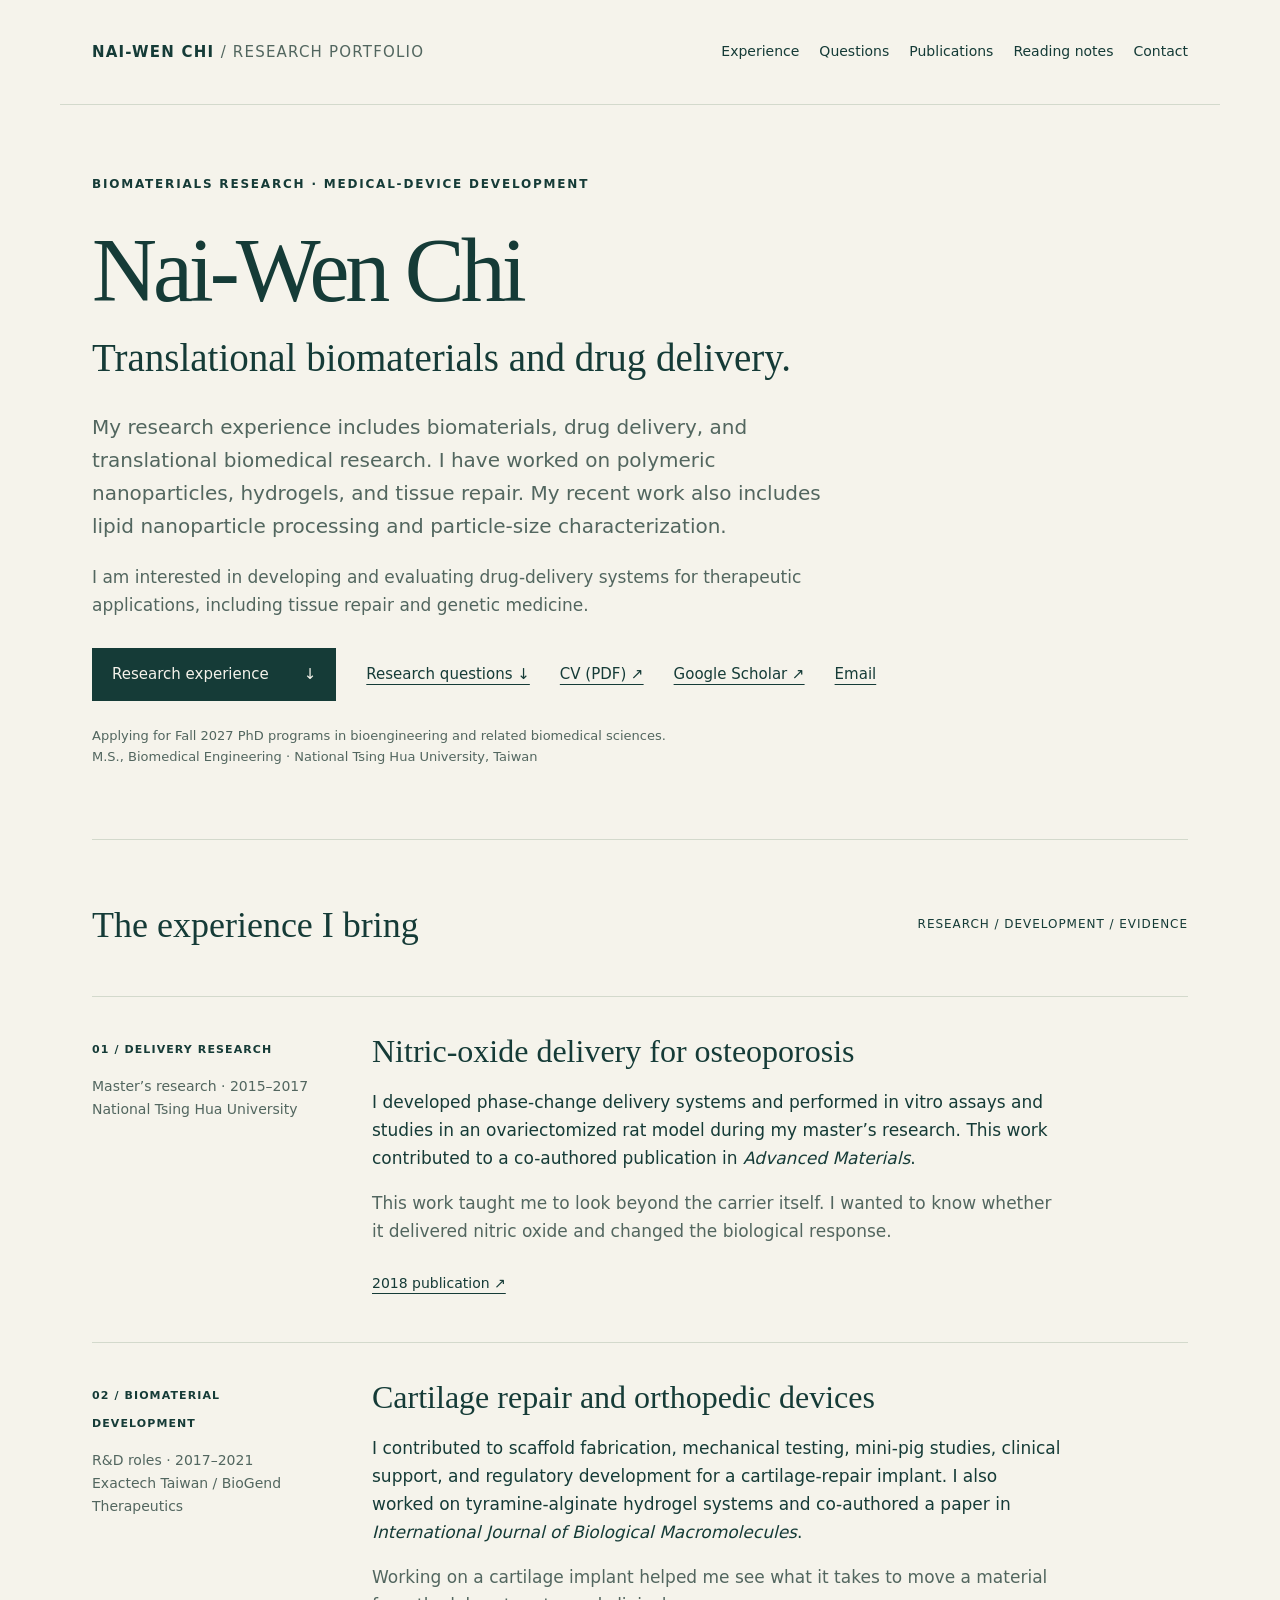
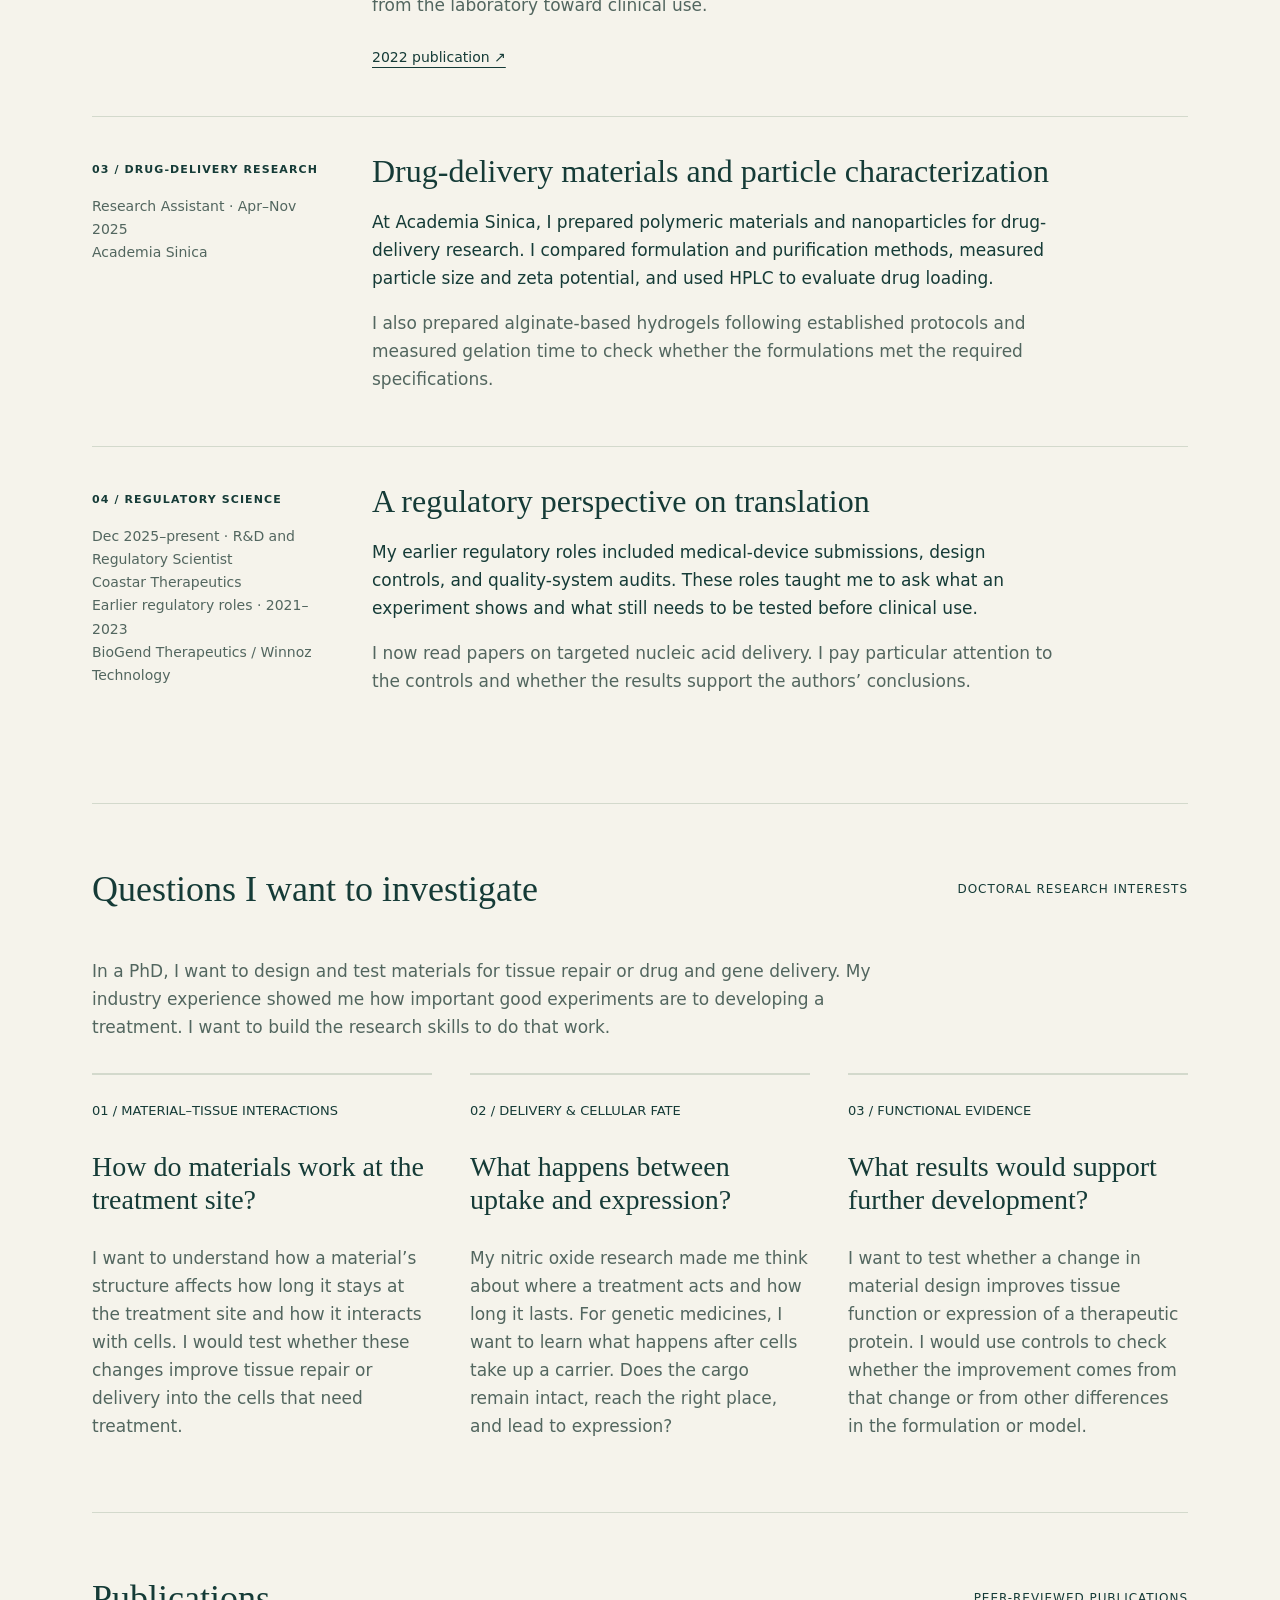
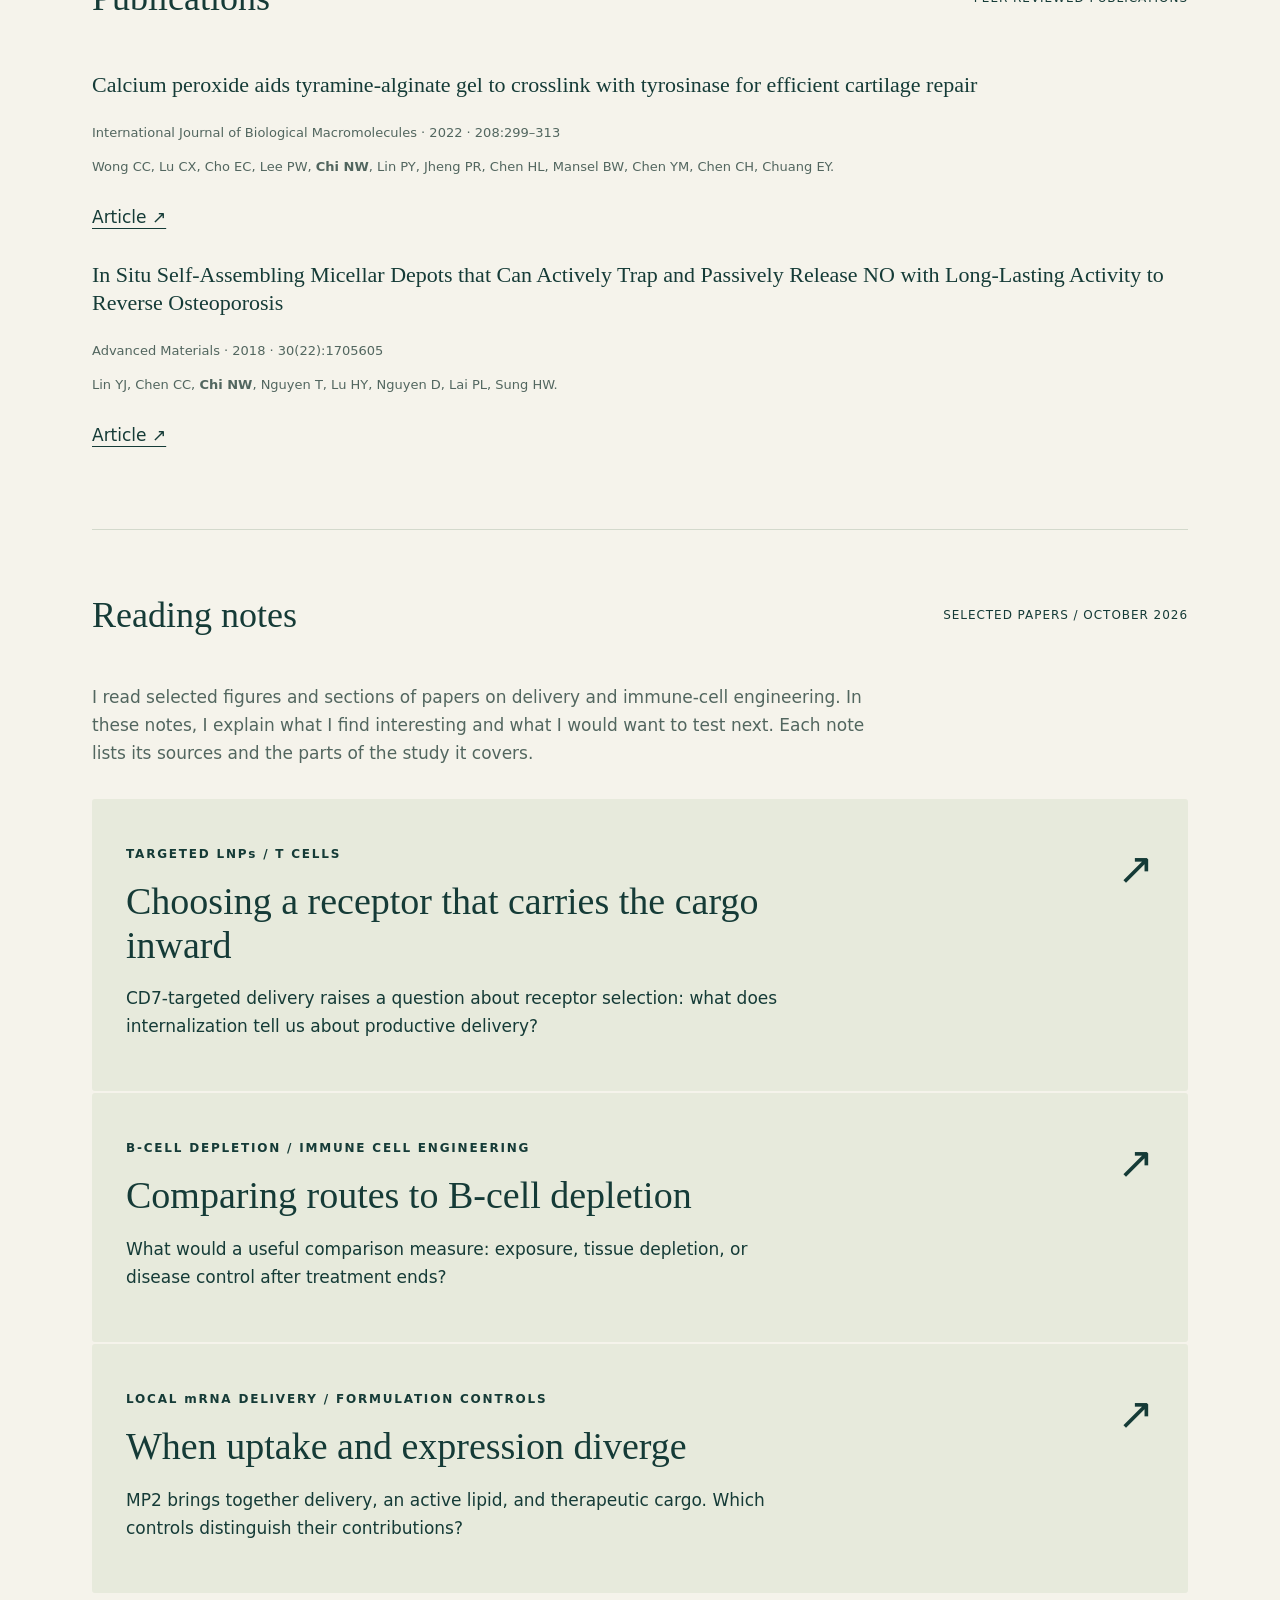
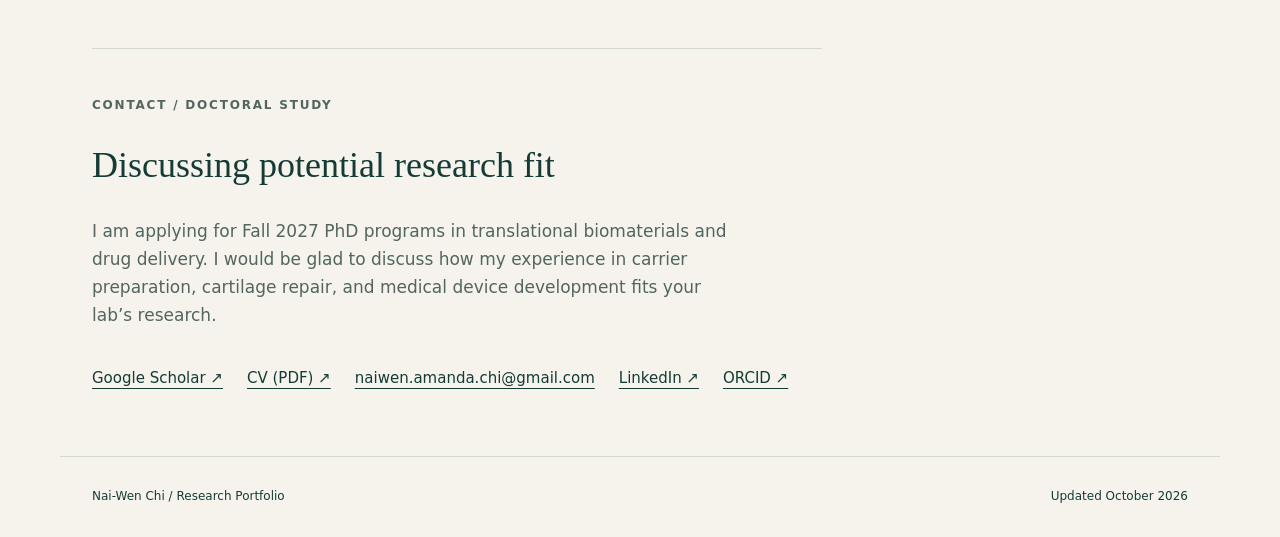
==== commit ce7fefe8: "Update research introduction and Academia Sinica experience for accuracy" ====
--- a/index.html
+++ b/index.html
@@ -5,11 +5,11 @@
 <a class="skip-link" href="#main">Skip to content</a>
 <header><a class="brand" href="#main">NAI-WEN CHI <span>/ RESEARCH PORTFOLIO</span></a><nav aria-label="Main navigation"><a href="#experience">Experience</a><a href="#interests">Questions</a><a href="#publications">Publications</a><a href="#notes">Reading notes</a><a href="#about">Contact</a></nav></header>
 <main id="main">
-<section class="hero"><p class="eyebrow">BIOMATERIALS RESEARCH · MEDICAL-DEVICE DEVELOPMENT</p><h1>Nai-Wen Chi</h1><p class="hero-subtitle">Translational biomaterials and drug delivery.</p><p class="intro">I work as an R&amp;D and Regulatory Scientist at Coastar Therapeutics. I have worked on nitric oxide delivery for osteoporosis, materials for cartilage repair, and medical device development and regulation.</p><p class="hero-direction">I want to study biomaterials and drug delivery systems that could become useful treatments. I am interested in tissue repair and targeted delivery, including ways to deliver genetic medicines to cells.</p><div class="hero-actions"><a class="button" href="#experience">Research experience <span aria-hidden="true">↓</span></a><a class="text-link" href="#interests">Research questions ↓</a><a class="text-link" href="NaiWen_Chi_CV.pdf" target="_blank" rel="noopener noreferrer">CV (PDF) ↗</a><a class="text-link" href="https://scholar.google.com/citations?user=US6jRQwAAAAJ" target="_blank" rel="noopener noreferrer">Google Scholar ↗</a><a class="text-link" href="mailto:naiwen.amanda.chi@gmail.com">Email</a></div><p class="small">Applying for Fall 2027 PhD programs in bioengineering and related biomedical sciences.<br>M.S., Biomedical Engineering · National Tsing Hua University, Taiwan</p></section>
+<section class="hero"><p class="eyebrow">BIOMATERIALS RESEARCH · MEDICAL-DEVICE DEVELOPMENT</p><h1>Nai-Wen Chi</h1><p class="hero-subtitle">Translational biomaterials and drug delivery.</p><p class="intro">My research experience includes biomaterials, drug delivery, and translational biomedical research. I have worked on polymeric nanoparticles, hydrogels, and tissue repair. My recent work also includes lipid nanoparticle processing and particle-size characterization.</p><p class="hero-direction">I am interested in developing and evaluating drug-delivery systems for therapeutic applications, including tissue repair and genetic medicine.</p><div class="hero-actions"><a class="button" href="#experience">Research experience <span aria-hidden="true">↓</span></a><a class="text-link" href="#interests">Research questions ↓</a><a class="text-link" href="NaiWen_Chi_CV.pdf" target="_blank" rel="noopener noreferrer">CV (PDF) ↗</a><a class="text-link" href="https://scholar.google.com/citations?user=US6jRQwAAAAJ" target="_blank" rel="noopener noreferrer">Google Scholar ↗</a><a class="text-link" href="mailto:naiwen.amanda.chi@gmail.com">Email</a></div><p class="small">Applying for Fall 2027 PhD programs in bioengineering and related biomedical sciences.<br>M.S., Biomedical Engineering · National Tsing Hua University, Taiwan</p></section>
 <section id="experience"><div class="section-top"><h2>The experience I bring</h2><span>RESEARCH / DEVELOPMENT / EVIDENCE</span></div><div class="experience-list">
 <article class="experience"><div class="experience-label"><span>01 / DELIVERY RESEARCH</span><p>Master’s research · 2015–2017<br>National Tsing Hua University</p></div><div><h3>Nitric-oxide delivery for osteoporosis</h3><p>I developed phase-change delivery systems and performed in vitro assays and studies in an ovariectomized rat model during my master’s research. This work contributed to a co-authored publication in <em>Advanced Materials</em>.</p><p class="experience-insight">This work taught me to look beyond the carrier itself. I wanted to know whether it delivered nitric oxide and changed the biological response.</p><a href="https://doi.org/10.1002/adma.201705605" target="_blank" rel="noopener noreferrer">2018 publication ↗</a></div></article>
 <article class="experience"><div class="experience-label"><span>02 / BIOMATERIAL DEVELOPMENT</span><p>R&amp;D roles · 2017–2021<br>Exactech Taiwan / BioGend Therapeutics</p></div><div><h3>Cartilage repair and orthopedic devices</h3><p>I contributed to scaffold fabrication, mechanical testing, mini-pig studies, clinical support, and regulatory development for a cartilage-repair implant. I also worked on tyramine-alginate hydrogel systems and co-authored a paper in <em>International Journal of Biological Macromolecules</em>.</p><p class="experience-insight">Working on a cartilage implant helped me see what it takes to move a material from the laboratory toward clinical use.</p><a href="https://doi.org/10.1016/j.ijbiomac.2022.03.044" target="_blank" rel="noopener noreferrer">2022 publication ↗</a></div></article>
-<article class="experience"><div class="experience-label"><span>03 / DRUG-DELIVERY RESEARCH</span><p>Research Assistant · Apr–Nov 2025<br>Academia Sinica</p></div><div><h3>From polymer modification to carrier characterization</h3><p>At Academia Sinica, I prepared polymer conjugates and ligand-modified nanoparticles. I adjusted formulation and purification conditions, measured particle size and zeta potential, and used HPLC to measure drug loading. I also prepared alginate hydrogels and measured their gelation time.</p><p class="experience-insight">Comparing batches helped me understand how preparation conditions affect particle dispersion and drug loading. I want to learn more about how these differences affect treatment.</p></div></article>
+<article class="experience"><div class="experience-label"><span>03 / DRUG-DELIVERY RESEARCH</span><p>Research Assistant · Apr–Nov 2025<br>Academia Sinica</p></div><div><h3>Drug-delivery materials and particle characterization</h3><p>At Academia Sinica, I prepared polymeric materials and nanoparticles for drug-delivery research. I compared formulation and purification methods, measured particle size and zeta potential, and used HPLC to evaluate drug loading.</p><p class="experience-insight">I also prepared alginate-based hydrogels following established protocols and measured gelation time to check whether the formulations met the required specifications.</p></div></article>
 <article class="experience"><div class="experience-label"><span>04 / REGULATORY SCIENCE</span><p>Dec 2025–present · R&amp;D and Regulatory Scientist<br>Coastar Therapeutics<br>Earlier regulatory roles · 2021–2023<br>BioGend Therapeutics / Winnoz Technology</p></div><div><h3>A regulatory perspective on translation</h3><p>My earlier regulatory roles included medical-device submissions, design controls, and quality-system audits. These roles taught me to ask what an experiment shows and what still needs to be tested before clinical use.</p><p class="experience-insight">I now read papers on targeted nucleic acid delivery. I pay particular attention to the controls and whether the results support the authors’ conclusions.</p></div></article>
 </div></section>
 <section id="interests"><div class="section-top"><h2>Questions I want to investigate</h2><span>DOCTORAL RESEARCH INTERESTS</span></div><p class="section-intro">In a PhD, I want to design and test materials for tissue repair or drug and gene delivery. My industry experience showed me how important good experiments are to developing a treatment. I want to build the research skills to do that work.</p><div class="topics"><div><span>01 / MATERIAL–TISSUE INTERACTIONS</span><h3>How do materials work at the treatment site?</h3><p>I want to understand how a material’s structure affects how long it stays at the treatment site and how it interacts with cells. I would test whether these changes improve tissue repair or delivery into the cells that need treatment.</p></div><div><span>02 / DELIVERY &amp; CELLULAR FATE</span><h3>What happens between uptake and expression?</h3><p>My nitric oxide research made me think about where a treatment acts and how long it lasts. For genetic medicines, I want to learn what happens after cells take up a carrier. Does the cargo remain intact, reach the right place, and lead to expression?</p></div><div><span>03 / FUNCTIONAL EVIDENCE</span><h3>What results would support further development?</h3><p>I want to test whether a change in material design improves tissue function or expression of a therapeutic protein. I would use controls to check whether the improvement comes from that change or from other differences in the formulation or model.</p></div></div></section>
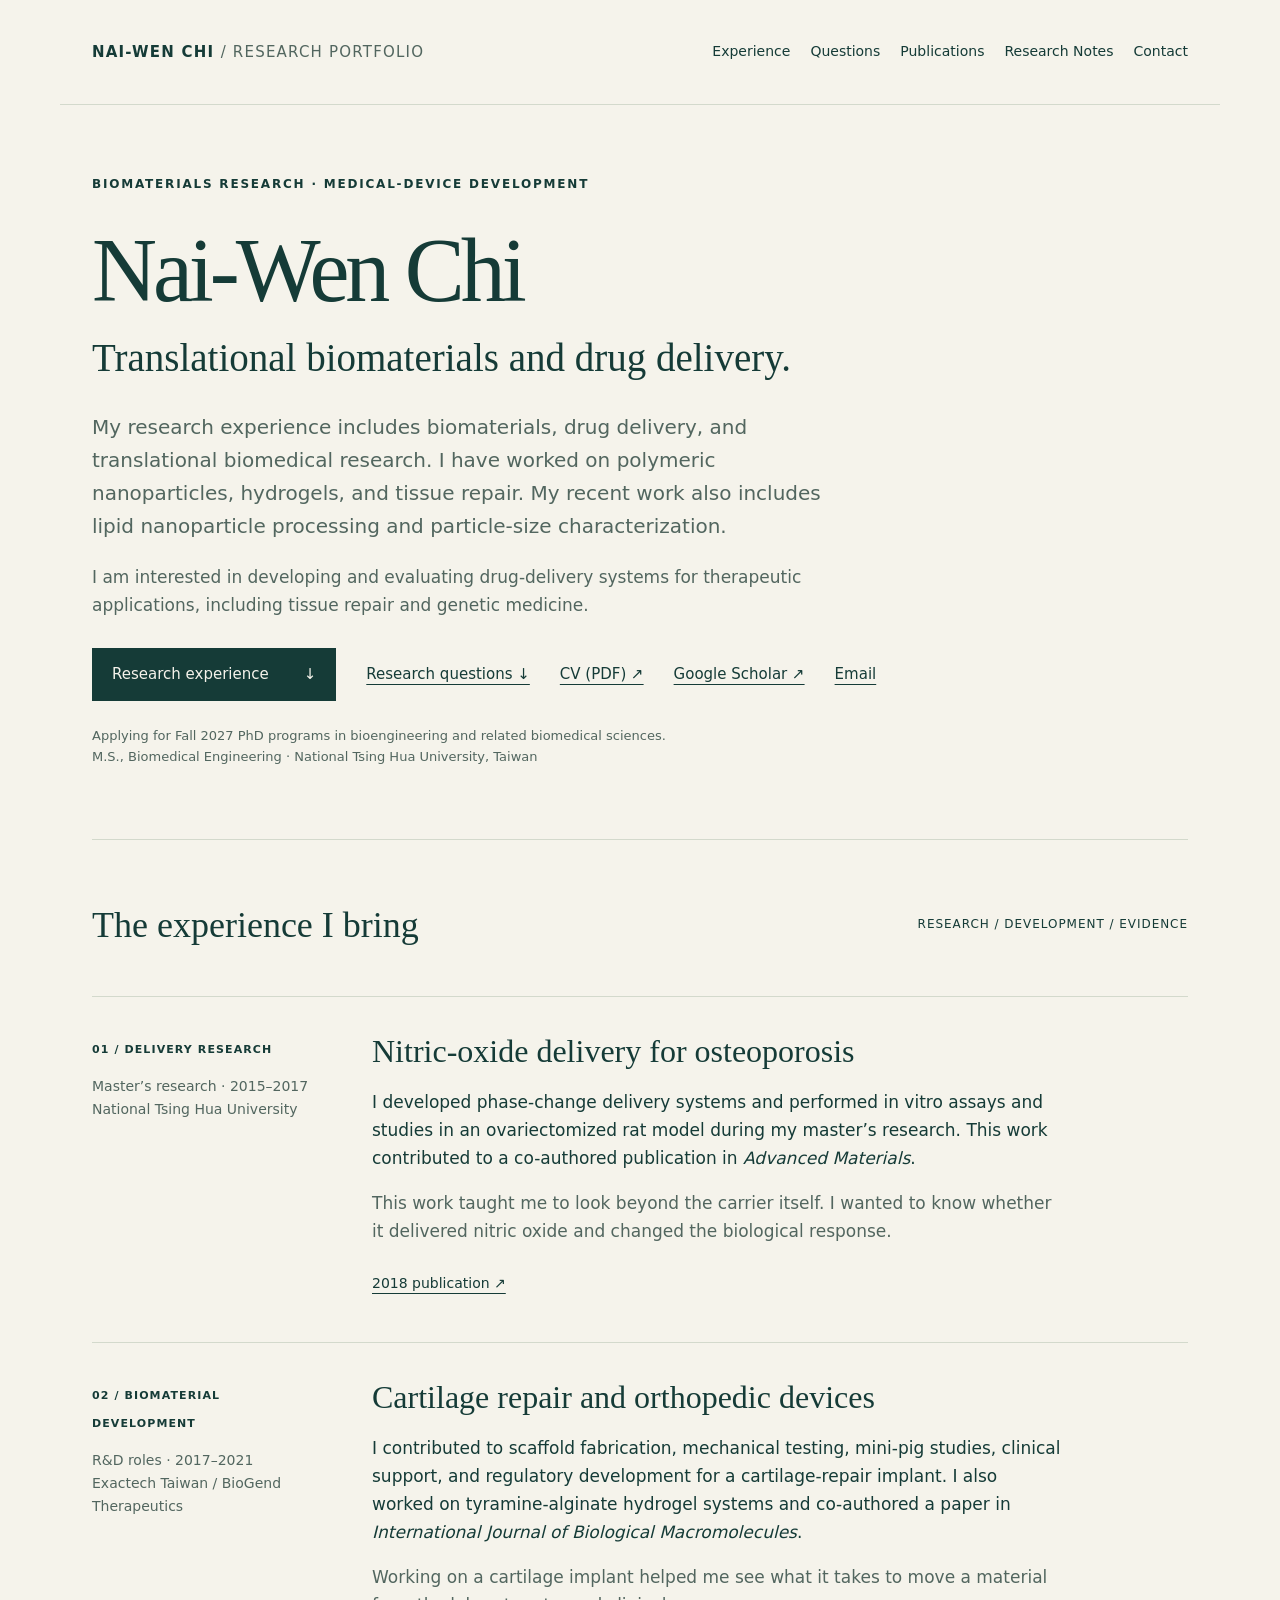
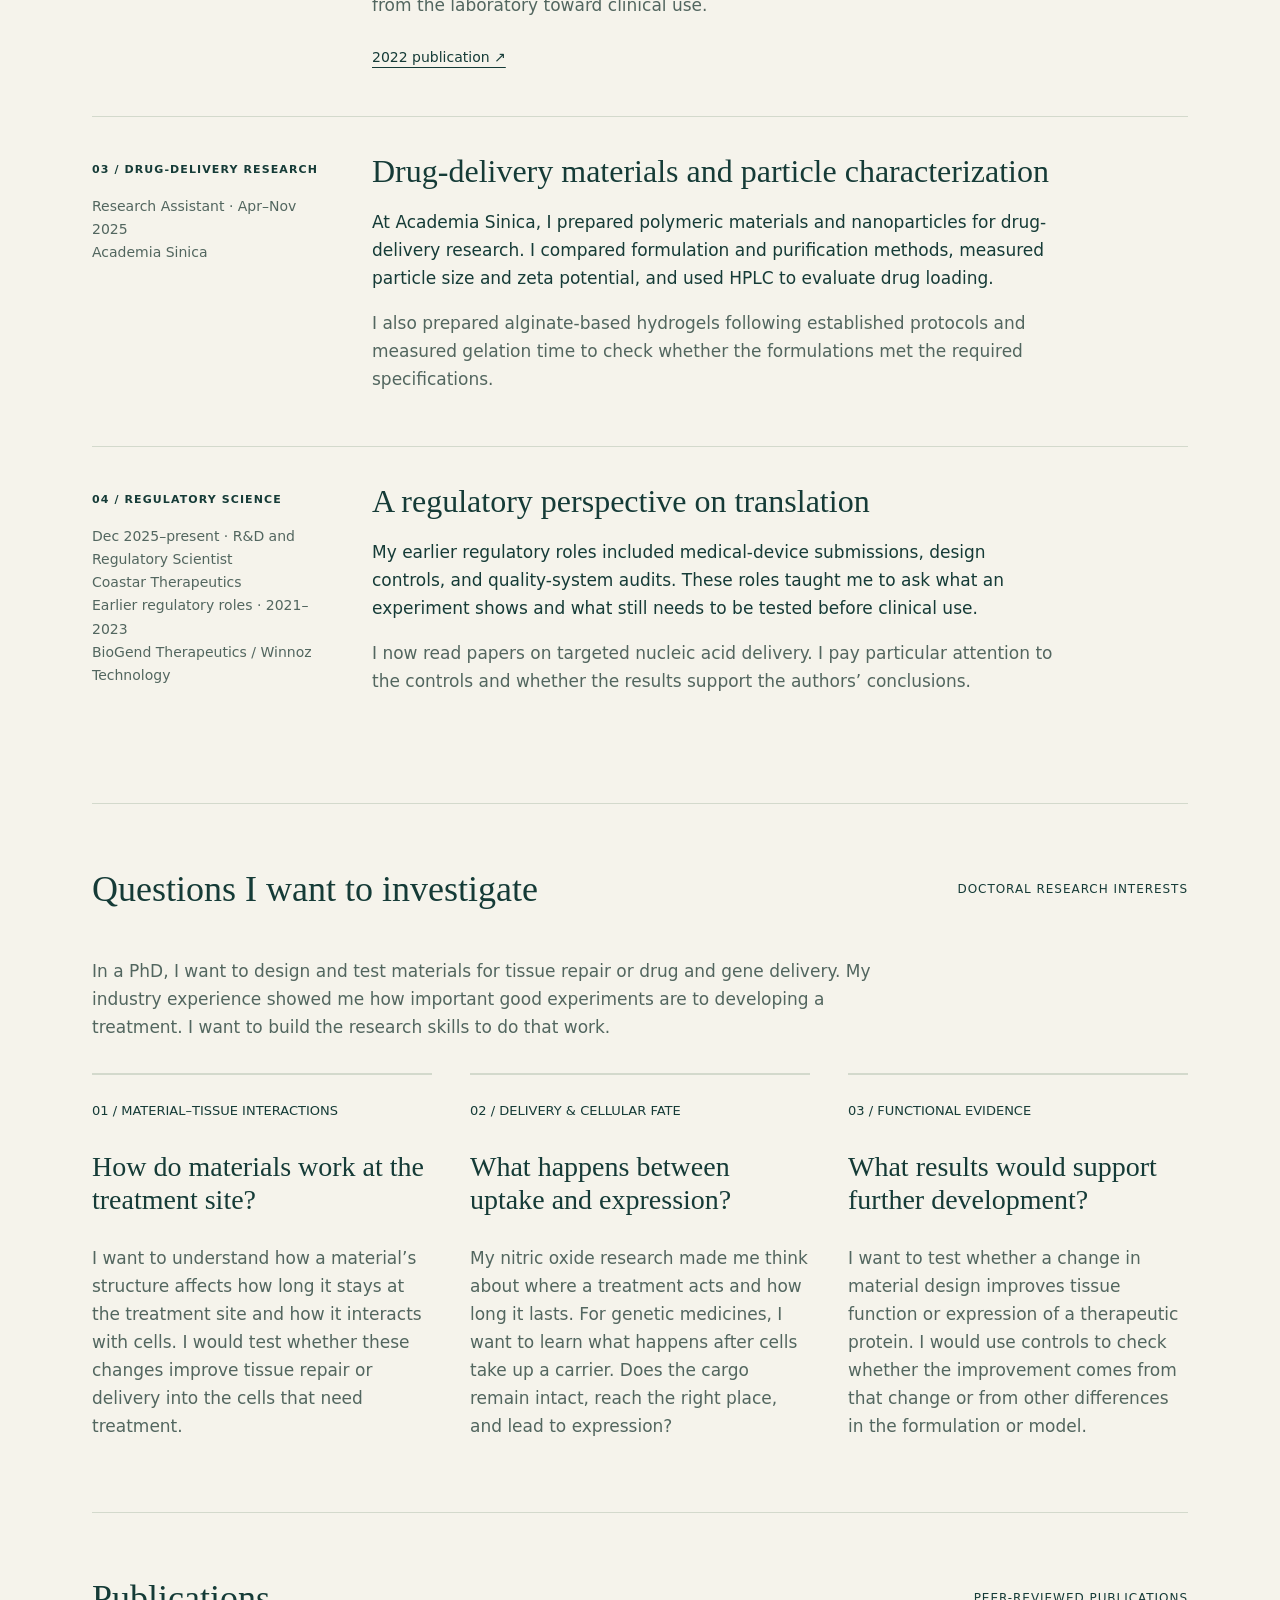
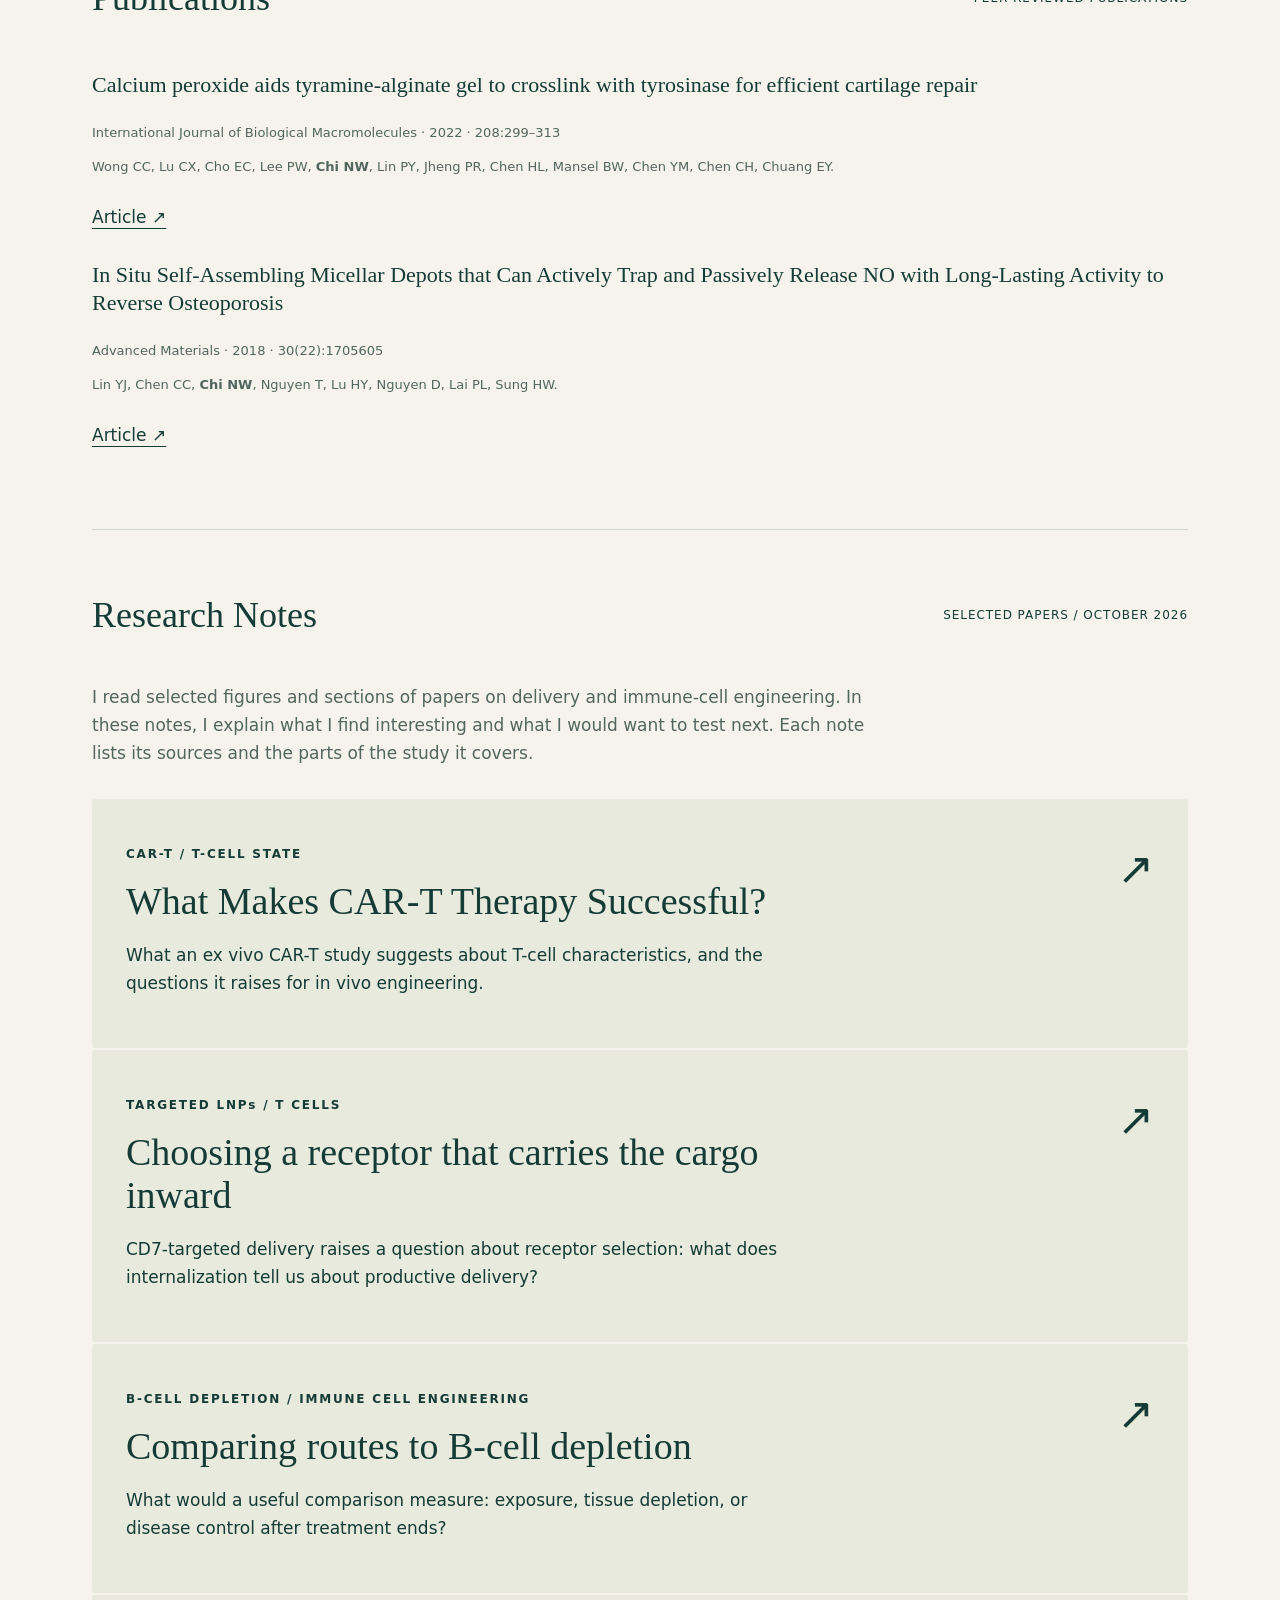
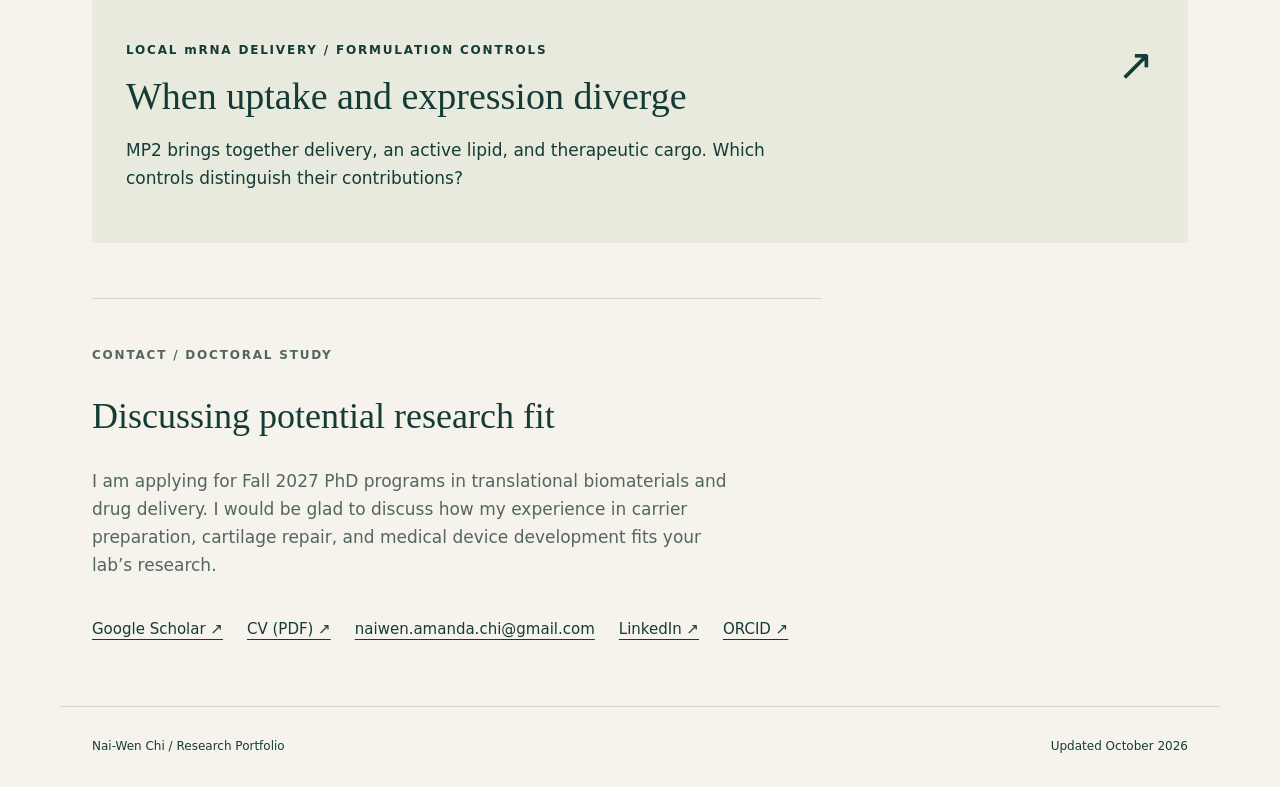
==== commit 1904adfa: "Add CAR-T research note with ex vivo scope and source reference" ====
--- a/index.html
+++ b/index.html
@@ -3,7 +3,7 @@
 <head><meta charset="utf-8"><meta name="viewport" content="width=device-width,initial-scale=1"><title>Nai-Wen Chi | Translational Biomaterials &amp; Drug Delivery</title><meta name="description" content="Nai-Wen Chi: Fall 2027 PhD applicant interested in translational biomaterials and drug delivery, connecting therapeutic needs, functional evidence, and practical development paths."><link rel="stylesheet" href="style.css"></head>
 <body>
 <a class="skip-link" href="#main">Skip to content</a>
-<header><a class="brand" href="#main">NAI-WEN CHI <span>/ RESEARCH PORTFOLIO</span></a><nav aria-label="Main navigation"><a href="#experience">Experience</a><a href="#interests">Questions</a><a href="#publications">Publications</a><a href="#notes">Reading notes</a><a href="#about">Contact</a></nav></header>
+<header><a class="brand" href="#main">NAI-WEN CHI <span>/ RESEARCH PORTFOLIO</span></a><nav aria-label="Main navigation"><a href="#experience">Experience</a><a href="#interests">Questions</a><a href="#publications">Publications</a><a href="#notes">Research Notes</a><a href="#about">Contact</a></nav></header>
 <main id="main">
 <section class="hero"><p class="eyebrow">BIOMATERIALS RESEARCH · MEDICAL-DEVICE DEVELOPMENT</p><h1>Nai-Wen Chi</h1><p class="hero-subtitle">Translational biomaterials and drug delivery.</p><p class="intro">My research experience includes biomaterials, drug delivery, and translational biomedical research. I have worked on polymeric nanoparticles, hydrogels, and tissue repair. My recent work also includes lipid nanoparticle processing and particle-size characterization.</p><p class="hero-direction">I am interested in developing and evaluating drug-delivery systems for therapeutic applications, including tissue repair and genetic medicine.</p><div class="hero-actions"><a class="button" href="#experience">Research experience <span aria-hidden="true">↓</span></a><a class="text-link" href="#interests">Research questions ↓</a><a class="text-link" href="NaiWen_Chi_CV.pdf" target="_blank" rel="noopener noreferrer">CV (PDF) ↗</a><a class="text-link" href="https://scholar.google.com/citations?user=US6jRQwAAAAJ" target="_blank" rel="noopener noreferrer">Google Scholar ↗</a><a class="text-link" href="mailto:naiwen.amanda.chi@gmail.com">Email</a></div><p class="small">Applying for Fall 2027 PhD programs in bioengineering and related biomedical sciences.<br>M.S., Biomedical Engineering · National Tsing Hua University, Taiwan</p></section>
 <section id="experience"><div class="section-top"><h2>The experience I bring</h2><span>RESEARCH / DEVELOPMENT / EVIDENCE</span></div><div class="experience-list">
@@ -15,7 +15,8 @@
 <section id="interests"><div class="section-top"><h2>Questions I want to investigate</h2><span>DOCTORAL RESEARCH INTERESTS</span></div><p class="section-intro">In a PhD, I want to design and test materials for tissue repair or drug and gene delivery. My industry experience showed me how important good experiments are to developing a treatment. I want to build the research skills to do that work.</p><div class="topics"><div><span>01 / MATERIAL–TISSUE INTERACTIONS</span><h3>How do materials work at the treatment site?</h3><p>I want to understand how a material’s structure affects how long it stays at the treatment site and how it interacts with cells. I would test whether these changes improve tissue repair or delivery into the cells that need treatment.</p></div><div><span>02 / DELIVERY &amp; CELLULAR FATE</span><h3>What happens between uptake and expression?</h3><p>My nitric oxide research made me think about where a treatment acts and how long it lasts. For genetic medicines, I want to learn what happens after cells take up a carrier. Does the cargo remain intact, reach the right place, and lead to expression?</p></div><div><span>03 / FUNCTIONAL EVIDENCE</span><h3>What results would support further development?</h3><p>I want to test whether a change in material design improves tissue function or expression of a therapeutic protein. I would use controls to check whether the improvement comes from that change or from other differences in the formulation or model.</p></div></div></section>
 
 <section id="publications"><div class="section-top"><h2>Publications</h2><span>PEER-REVIEWED PUBLICATIONS</span></div><h3>Calcium peroxide aids tyramine-alginate gel to crosslink with tyrosinase for efficient cartilage repair</h3><p class="meta">International Journal of Biological Macromolecules · 2022 · 208:299–313</p><p class="meta">Wong CC, Lu CX, Cho EC, Lee PW, <strong>Chi NW</strong>, Lin PY, Jheng PR, Chen HL, Mansel BW, Chen YM, Chen CH, Chuang EY.</p><p><a href="https://doi.org/10.1016/j.ijbiomac.2022.03.044" target="_blank" rel="noopener noreferrer">Article ↗</a></p><h3>In Situ Self-Assembling Micellar Depots that Can Actively Trap and Passively Release NO with Long-Lasting Activity to Reverse Osteoporosis</h3><p class="meta">Advanced Materials · 2018 · 30(22):1705605</p><p class="meta">Lin YJ, Chen CC, <strong>Chi NW</strong>, Nguyen T, Lu HY, Nguyen D, Lai PL, Sung HW.</p><p><a href="https://doi.org/10.1002/adma.201705605" target="_blank" rel="noopener noreferrer">Article ↗</a></p></section>
-<section id="notes"><div class="section-top"><h2>Reading notes</h2><span>SELECTED PAPERS / OCTOBER 2026</span></div><p class="section-intro">I read selected figures and sections of papers on delivery and immune-cell engineering. In these notes, I explain what I find interesting and what I would want to test next. Each note lists its sources and the parts of the study it covers.</p>
+<section id="notes"><div class="section-top"><h2>Research Notes</h2><span>SELECTED PAPERS / OCTOBER 2026</span></div><p class="section-intro">I read selected figures and sections of papers on delivery and immune-cell engineering. In these notes, I explain what I find interesting and what I would want to test next. Each note lists its sources and the parts of the study it covers.</p>
+<a class="note" href="car-t-success.html" target="_blank" rel="noopener noreferrer"><div><p class="eyebrow">CAR-T / T-CELL STATE</p><h3>What Makes CAR-T Therapy Successful?</h3><p>What an ex vivo CAR-T study suggests about T-cell characteristics, and the questions it raises for in vivo engineering.</p></div><span class="arrow" aria-hidden="true">↗</span><span class="visually-hidden">(opens in new tab)</span></a>
 <a class="note" href="cd7.html" target="_blank" rel="noopener noreferrer"><div><p class="eyebrow">TARGETED LNPs / T CELLS</p><h3>Choosing a receptor that carries the cargo inward</h3><p>CD7-targeted delivery raises a question about receptor selection: what does internalization tell us about productive delivery?</p></div><span class="arrow" aria-hidden="true">↗</span><span class="visually-hidden">(opens in new tab)</span></a>
 <a class="note" href="engagers.html" target="_blank" rel="noopener noreferrer"><div><p class="eyebrow">B-CELL DEPLETION / IMMUNE CELL ENGINEERING</p><h3>Comparing routes to B-cell depletion</h3><p>What would a useful comparison measure: exposure, tissue depletion, or disease control after treatment ends?</p></div><span class="arrow" aria-hidden="true">↗</span><span class="visually-hidden">(opens in new tab)</span></a>
 <a class="note" href="mp2.html" target="_blank" rel="noopener noreferrer"><div><p class="eyebrow">LOCAL mRNA DELIVERY / FORMULATION CONTROLS</p><h3>When uptake and expression diverge</h3><p>MP2 brings together delivery, an active lipid, and therapeutic cargo. Which controls distinguish their contributions?</p></div><span class="arrow" aria-hidden="true">↗</span><span class="visually-hidden">(opens in new tab)</span></a></section>
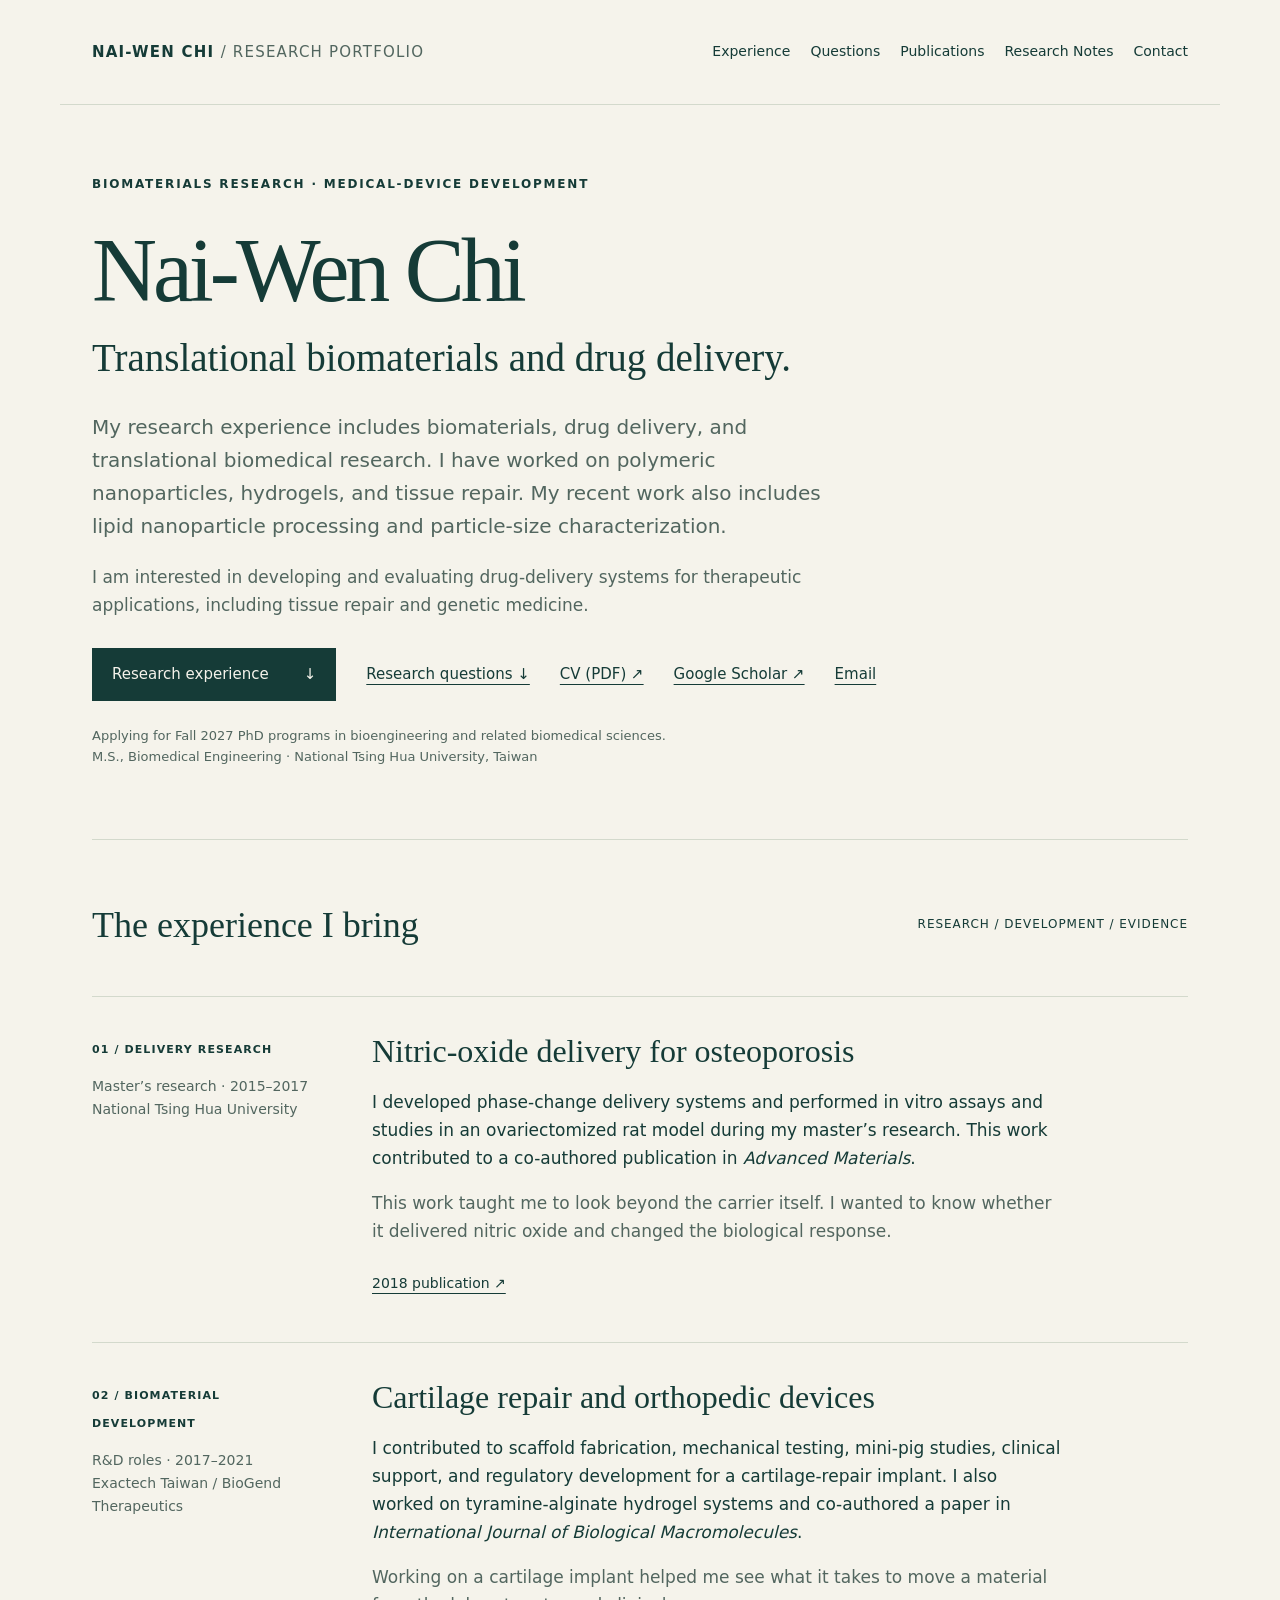
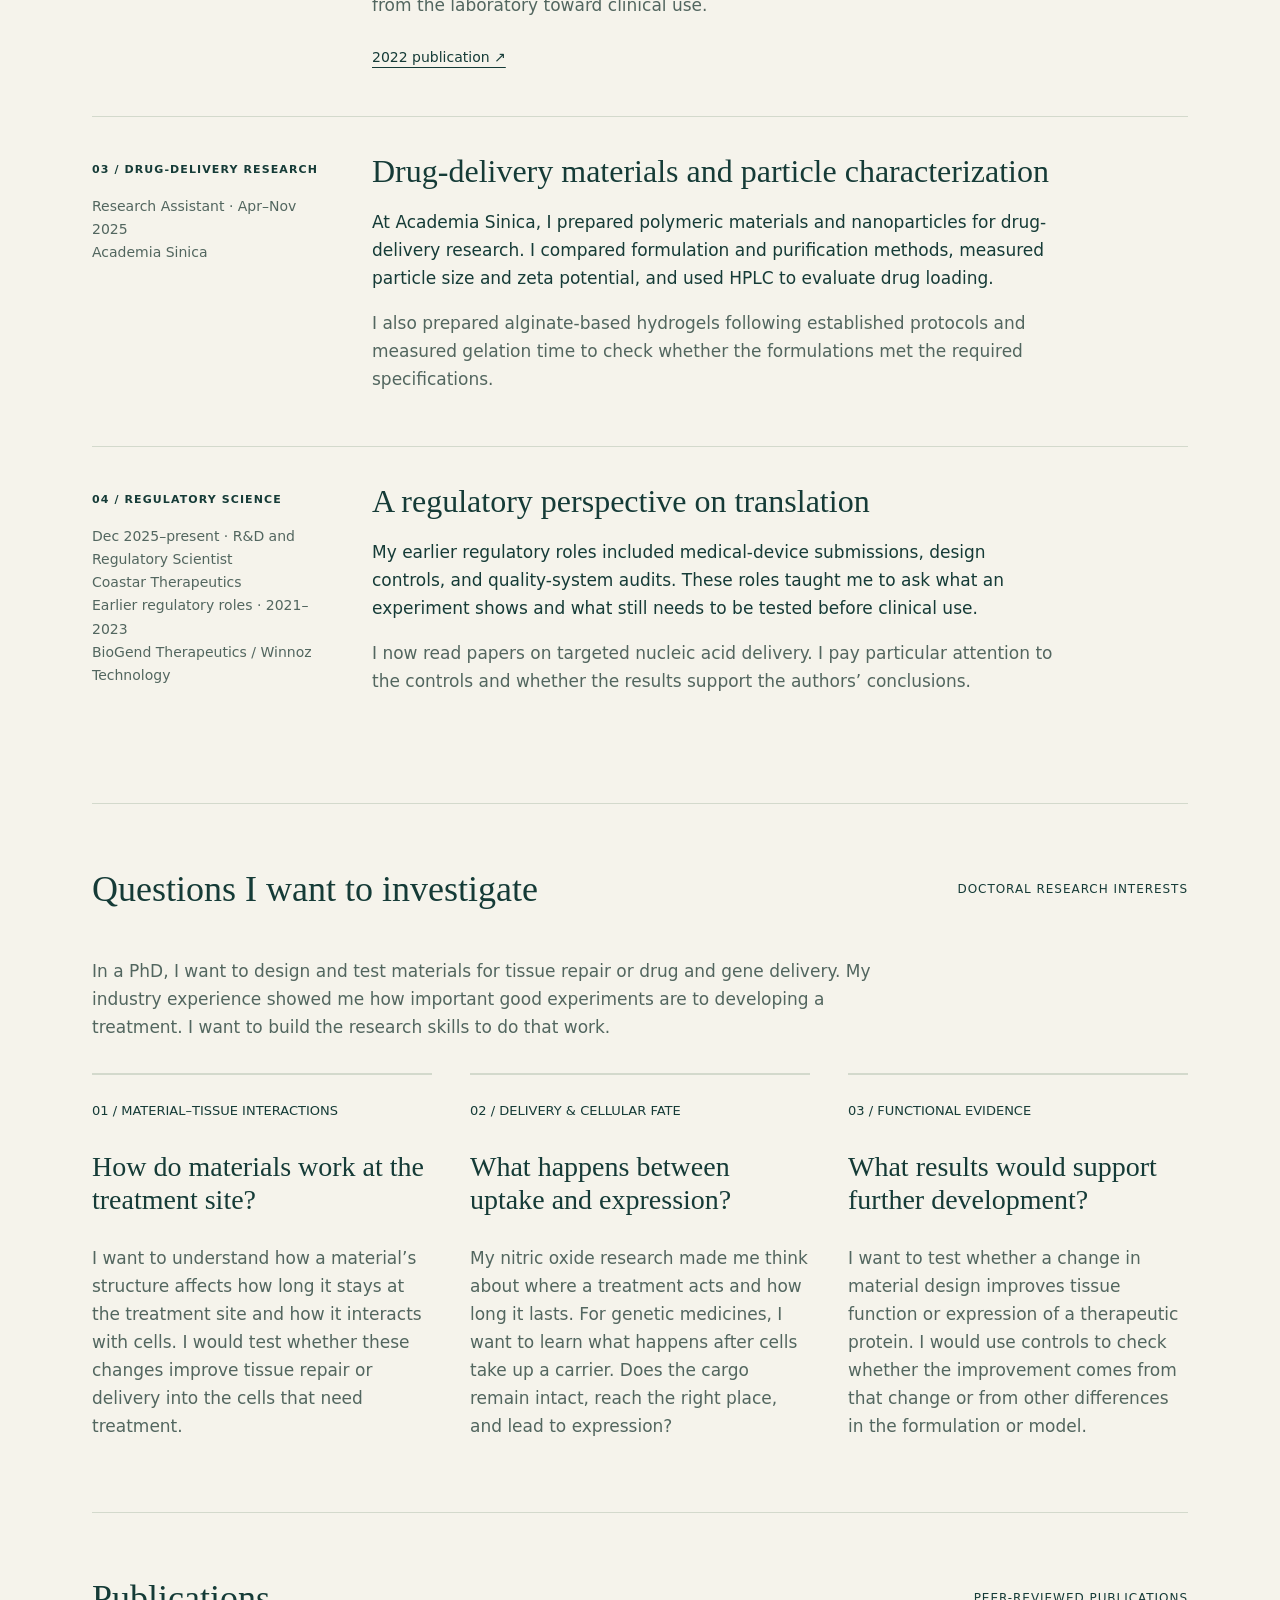
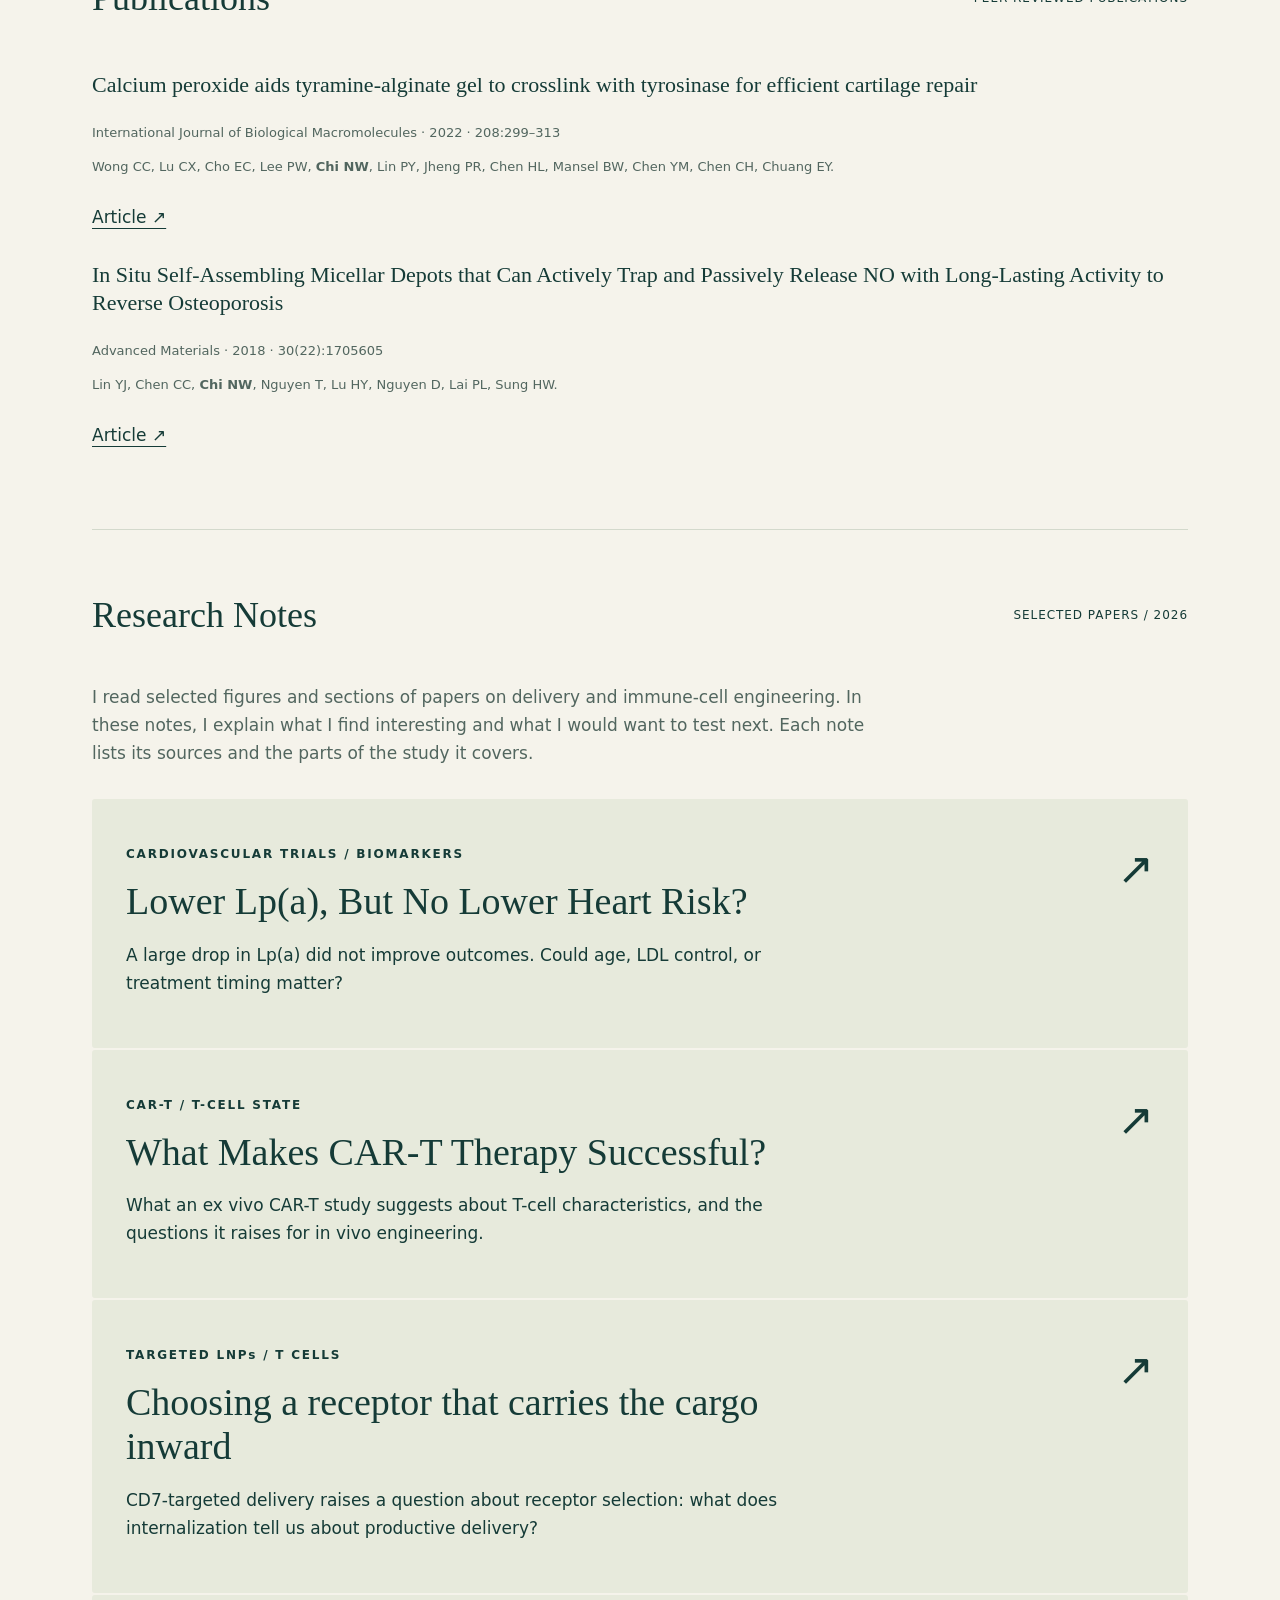
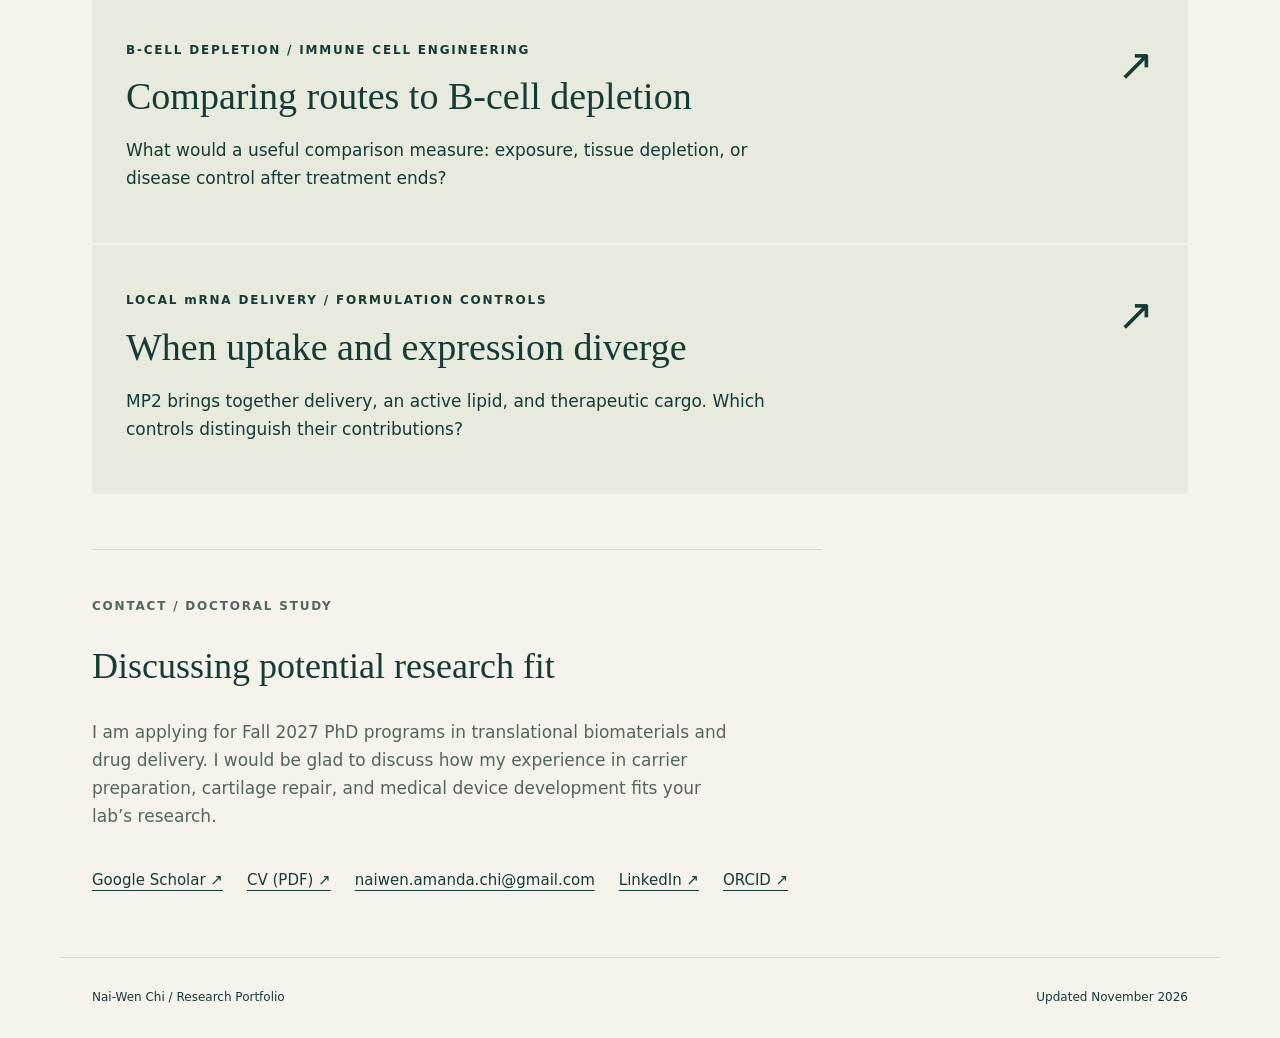
==== commit 455d4c5c: "Link Lp(a)HORIZON note from research portfolio" ====
--- a/index.html
+++ b/index.html
@@ -15,11 +15,12 @@
 <section id="interests"><div class="section-top"><h2>Questions I want to investigate</h2><span>DOCTORAL RESEARCH INTERESTS</span></div><p class="section-intro">In a PhD, I want to design and test materials for tissue repair or drug and gene delivery. My industry experience showed me how important good experiments are to developing a treatment. I want to build the research skills to do that work.</p><div class="topics"><div><span>01 / MATERIAL–TISSUE INTERACTIONS</span><h3>How do materials work at the treatment site?</h3><p>I want to understand how a material’s structure affects how long it stays at the treatment site and how it interacts with cells. I would test whether these changes improve tissue repair or delivery into the cells that need treatment.</p></div><div><span>02 / DELIVERY &amp; CELLULAR FATE</span><h3>What happens between uptake and expression?</h3><p>My nitric oxide research made me think about where a treatment acts and how long it lasts. For genetic medicines, I want to learn what happens after cells take up a carrier. Does the cargo remain intact, reach the right place, and lead to expression?</p></div><div><span>03 / FUNCTIONAL EVIDENCE</span><h3>What results would support further development?</h3><p>I want to test whether a change in material design improves tissue function or expression of a therapeutic protein. I would use controls to check whether the improvement comes from that change or from other differences in the formulation or model.</p></div></div></section>
 
 <section id="publications"><div class="section-top"><h2>Publications</h2><span>PEER-REVIEWED PUBLICATIONS</span></div><h3>Calcium peroxide aids tyramine-alginate gel to crosslink with tyrosinase for efficient cartilage repair</h3><p class="meta">International Journal of Biological Macromolecules · 2022 · 208:299–313</p><p class="meta">Wong CC, Lu CX, Cho EC, Lee PW, <strong>Chi NW</strong>, Lin PY, Jheng PR, Chen HL, Mansel BW, Chen YM, Chen CH, Chuang EY.</p><p><a href="https://doi.org/10.1016/j.ijbiomac.2022.03.044" target="_blank" rel="noopener noreferrer">Article ↗</a></p><h3>In Situ Self-Assembling Micellar Depots that Can Actively Trap and Passively Release NO with Long-Lasting Activity to Reverse Osteoporosis</h3><p class="meta">Advanced Materials · 2018 · 30(22):1705605</p><p class="meta">Lin YJ, Chen CC, <strong>Chi NW</strong>, Nguyen T, Lu HY, Nguyen D, Lai PL, Sung HW.</p><p><a href="https://doi.org/10.1002/adma.201705605" target="_blank" rel="noopener noreferrer">Article ↗</a></p></section>
-<section id="notes"><div class="section-top"><h2>Research Notes</h2><span>SELECTED PAPERS / OCTOBER 2026</span></div><p class="section-intro">I read selected figures and sections of papers on delivery and immune-cell engineering. In these notes, I explain what I find interesting and what I would want to test next. Each note lists its sources and the parts of the study it covers.</p>
+<section id="notes"><div class="section-top"><h2>Research Notes</h2><span>SELECTED PAPERS / 2026</span></div><p class="section-intro">I read selected figures and sections of papers on delivery and immune-cell engineering. In these notes, I explain what I find interesting and what I would want to test next. Each note lists its sources and the parts of the study it covers.</p>
+<a class="note" href="lpa-horizon.html" target="_blank" rel="noopener noreferrer"><div><p class="eyebrow">CARDIOVASCULAR TRIALS / BIOMARKERS</p><h3>Lower Lp(a), But No Lower Heart Risk?</h3><p>A large drop in Lp(a) did not improve outcomes. Could age, LDL control, or treatment timing matter?</p></div><span class="arrow" aria-hidden="true">↗</span><span class="visually-hidden">(opens in new tab)</span></a>
 <a class="note" href="car-t-success.html" target="_blank" rel="noopener noreferrer"><div><p class="eyebrow">CAR-T / T-CELL STATE</p><h3>What Makes CAR-T Therapy Successful?</h3><p>What an ex vivo CAR-T study suggests about T-cell characteristics, and the questions it raises for in vivo engineering.</p></div><span class="arrow" aria-hidden="true">↗</span><span class="visually-hidden">(opens in new tab)</span></a>
 <a class="note" href="cd7.html" target="_blank" rel="noopener noreferrer"><div><p class="eyebrow">TARGETED LNPs / T CELLS</p><h3>Choosing a receptor that carries the cargo inward</h3><p>CD7-targeted delivery raises a question about receptor selection: what does internalization tell us about productive delivery?</p></div><span class="arrow" aria-hidden="true">↗</span><span class="visually-hidden">(opens in new tab)</span></a>
 <a class="note" href="engagers.html" target="_blank" rel="noopener noreferrer"><div><p class="eyebrow">B-CELL DEPLETION / IMMUNE CELL ENGINEERING</p><h3>Comparing routes to B-cell depletion</h3><p>What would a useful comparison measure: exposure, tissue depletion, or disease control after treatment ends?</p></div><span class="arrow" aria-hidden="true">↗</span><span class="visually-hidden">(opens in new tab)</span></a>
 <a class="note" href="mp2.html" target="_blank" rel="noopener noreferrer"><div><p class="eyebrow">LOCAL mRNA DELIVERY / FORMULATION CONTROLS</p><h3>When uptake and expression diverge</h3><p>MP2 brings together delivery, an active lipid, and therapeutic cargo. Which controls distinguish their contributions?</p></div><span class="arrow" aria-hidden="true">↗</span><span class="visually-hidden">(opens in new tab)</span></a></section>
 <section id="about" class="about"><p class="eyebrow">CONTACT / DOCTORAL STUDY</p><h2>Discussing potential research fit</h2><p>I am applying for Fall 2027 PhD programs in translational biomaterials and drug delivery. I would be glad to discuss how my experience in carrier preparation, cartilage repair, and medical device development fits your lab’s research.</p><div class="contact-links"><a href="https://scholar.google.com/citations?user=US6jRQwAAAAJ" target="_blank" rel="noopener noreferrer">Google Scholar ↗</a><a href="NaiWen_Chi_CV.pdf" target="_blank" rel="noopener noreferrer">CV (PDF) ↗</a><a href="mailto:naiwen.amanda.chi@gmail.com">naiwen.amanda.chi@gmail.com</a><a href="https://www.linkedin.com/in/nai-wen-chi-4a9478124/" target="_blank" rel="noopener noreferrer">LinkedIn ↗</a><a href="https://orcid.org/0009-0006-4289-9191" target="_blank" rel="noopener noreferrer">ORCID ↗</a></div></section>
-</main><footer><span>Nai-Wen Chi / Research Portfolio</span><span>Updated October 2026</span></footer>
+</main><footer><span>Nai-Wen Chi / Research Portfolio</span><span>Updated November 2026</span></footer>
 </body></html>
